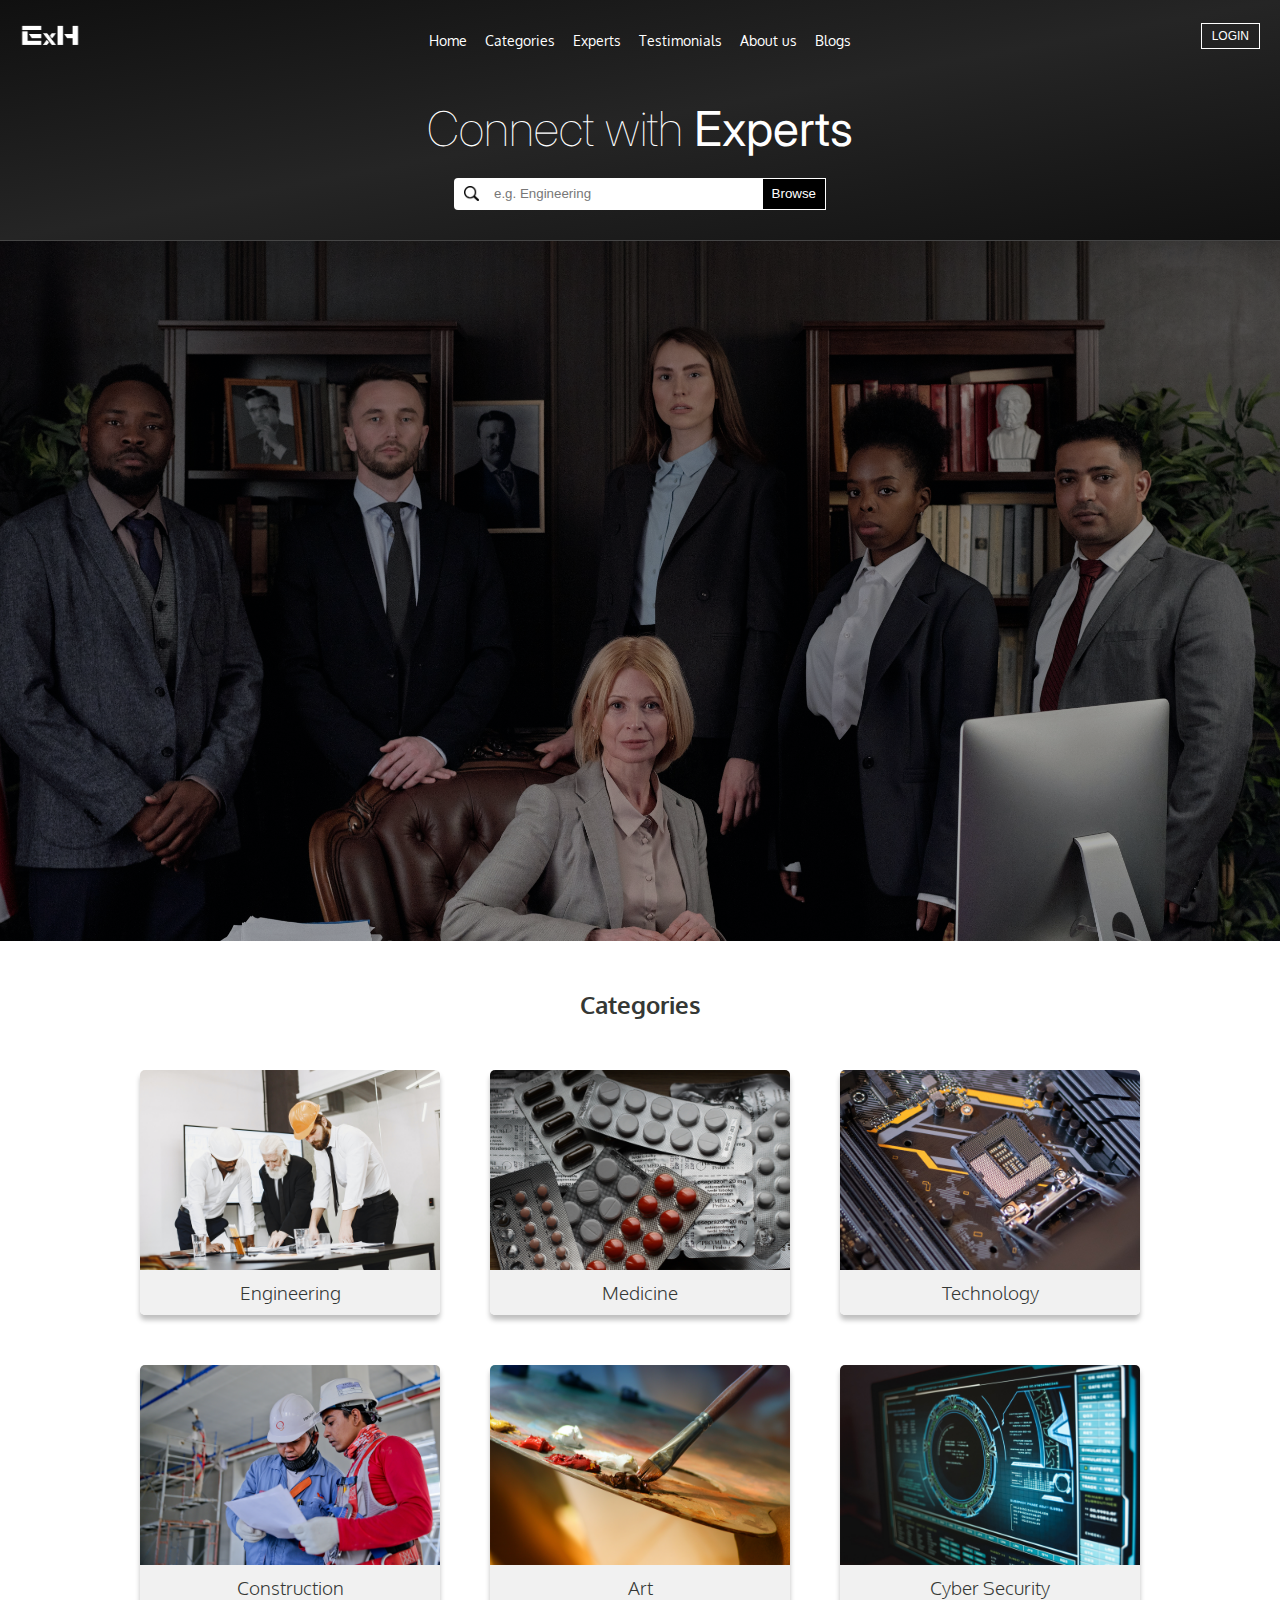
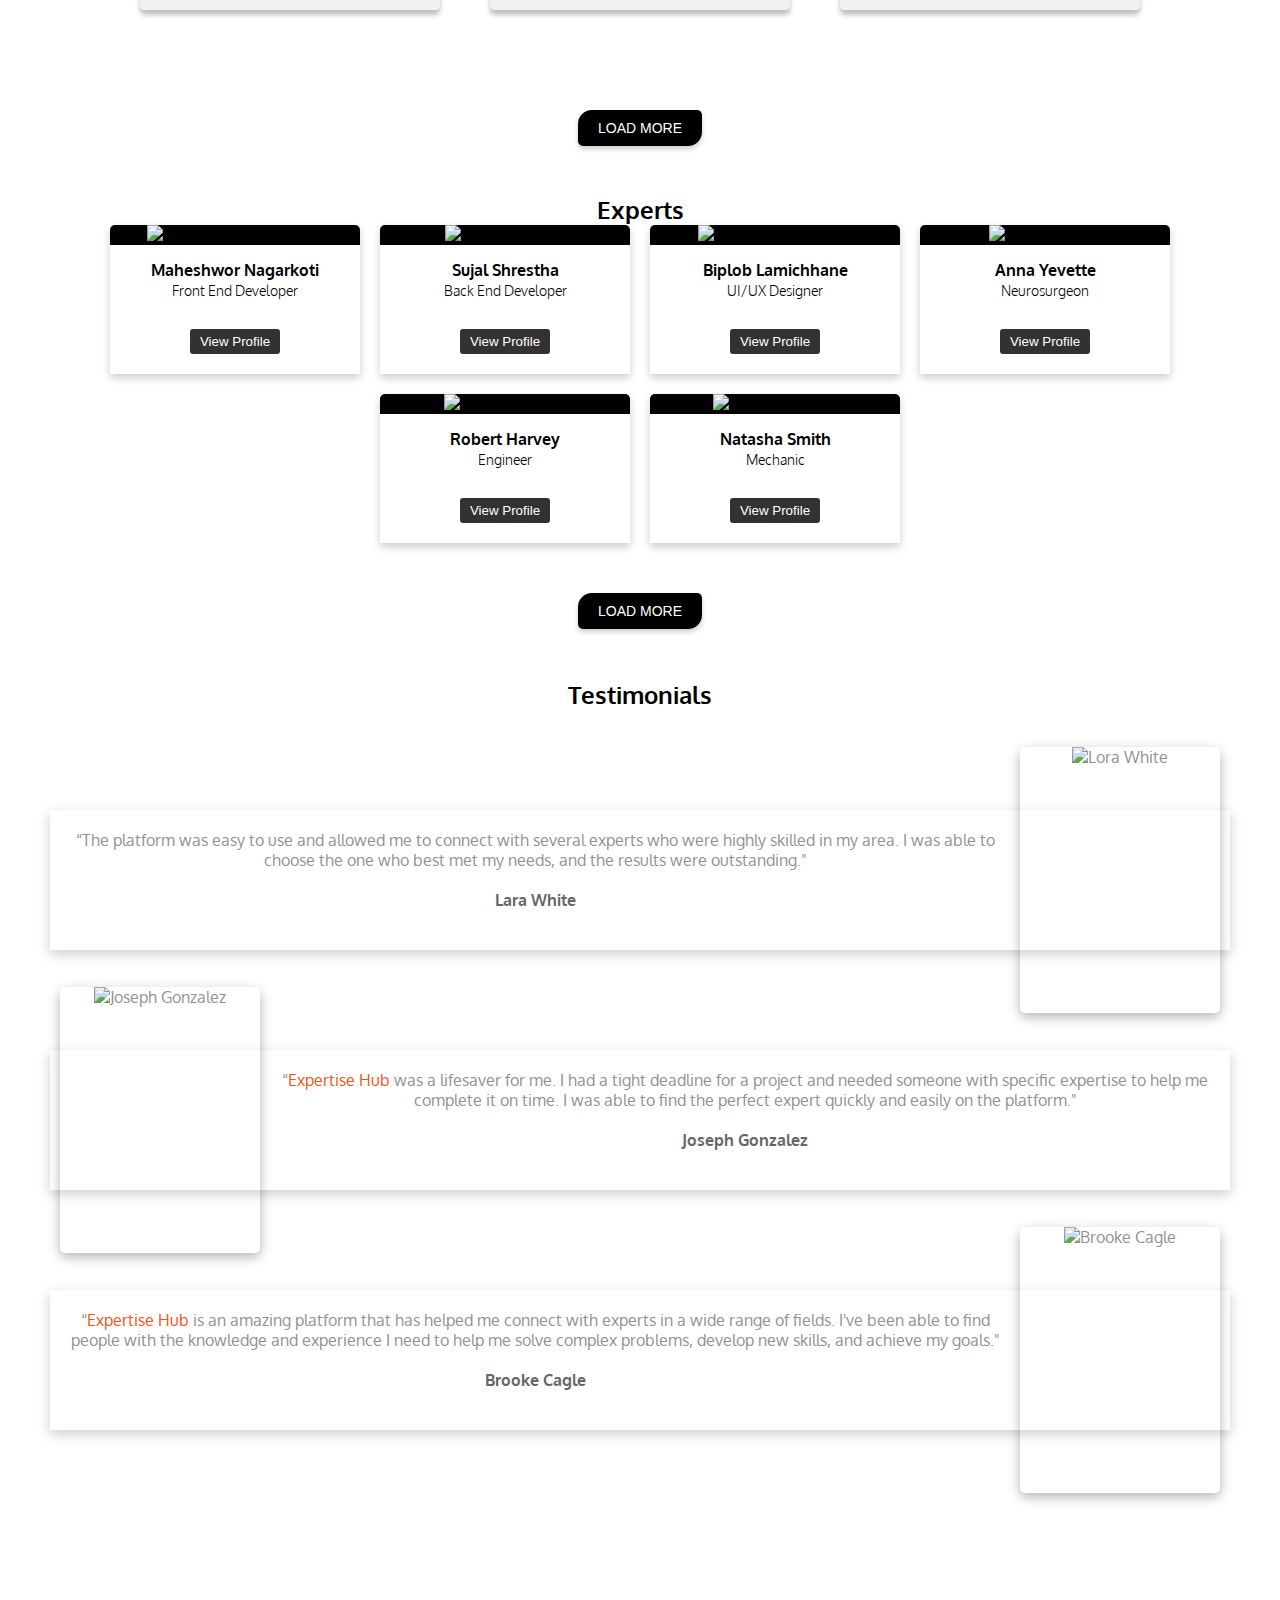
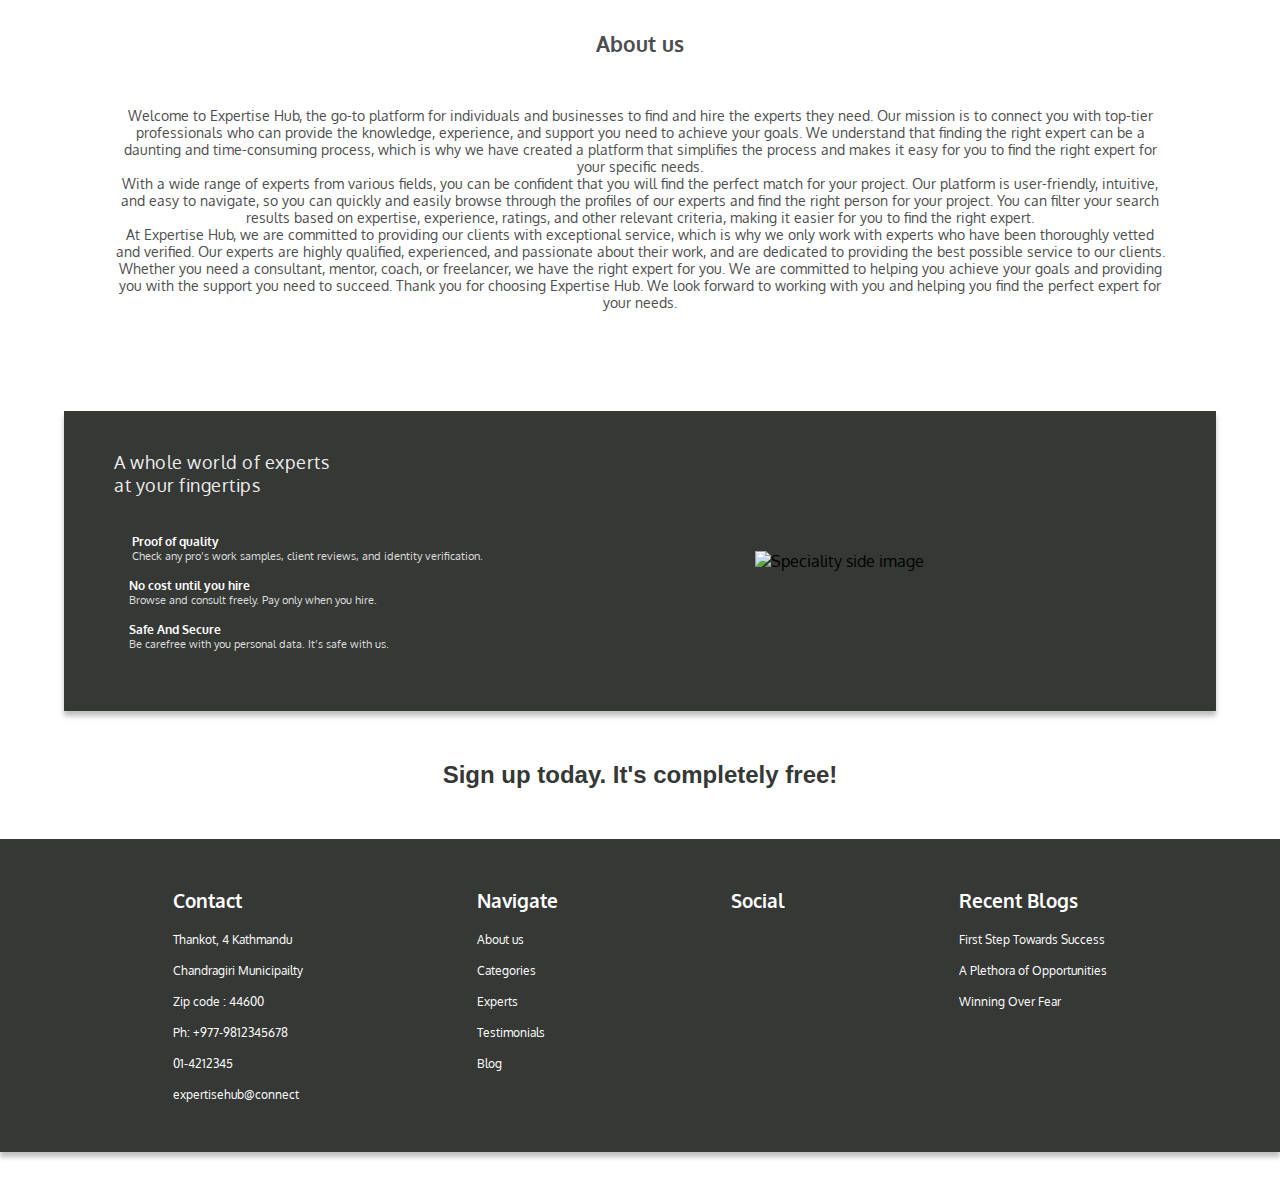
==== index.html @ 5f004db5 "Added search bar with effects" ====
<!DOCTYPE html>
<html lang="en">

<head>
  <meta charset="UTF-8" />
  <meta http-equiv="X-UA-Compatible" content="IE=edge" />
  <meta name="viewport" content="width=device-width, initial-scale=1.0" />
  <title>Expertise Hub</title>

  <!-- For using google fonts -->
  <link rel="preconnect" href="https://fonts.googleapis.com">
  <link rel="preconnect" href="https://fonts.gstatic.com" crossorigin>
  <link
    href="https://fonts.googleapis.com/css2?family=Assistant:wght@200&family=Inter:wght@100;200;300;400;500&family=Oxygen:wght@300;400&family=Poppins:wght@100;200;300;400;500&family=Roboto:wght@100;300;400&display=swap"
    rel="stylesheet">

  <!-- For using font awesome icons -->
  <link rel="stylesheet" href="https://cdnjs.cloudflare.com/ajax/libs/font-awesome/6.3.0/css/all.min.css"
    integrity="sha512-SzlrxWUlpfuzQ+pcUCosxcglQRNAq/DZjVsC0lE40xsADsfeQoEypE+enwcOiGjk/bSuGGKHEyjSoQ1zVisanQ=="
    crossorigin="anonymous" referrerpolicy="no-referrer" />

  <!-- Local style sheet -->
  <link rel="stylesheet" href="style.css" />

  <!-- local script file -->
  <script defer src="script.js"></script>
</head>

<body>
  <!-- Top Navigation -->
  <div class="topmost">
    <nav class="top-nav">
      <img src="Exhub_logo.png" alt="logo" class="main-logo">
      <div class="nav-links">
        <a href="#" class="nav-link">Home</a>
        <a href="#categories" class="nav-link">Categories</a>
        <a href="#experts" class="nav-link">Experts</a>
        <a href="#testimonials" class="nav-link">Testimonials</a>
        <a href="#about-us" class="nav-link">About&nbsp;us</a>
        <a href="#" class="nav-link">Blogs</a>
      </div>
      <div class="log-sign">
        <button type="button" class="button login">LOGIN</button>
        <!-- <button type="button" class="button signup">SIGN&nbsp;UP</button> -->
      </div>
    </nav>

    <h1 class="slogan">Connect with <span class="bold-text">Experts</span></h1>

    <form action="https://google.com/search" method="get" class="search-field">
      <img src="search-icon.png" alt="Search icon" class="search-icon">
      <input class="field" type="search" placeholder="e.g. Engineering" name="q" />
      <button type="button" class="submit-btn">Browse</button>
    </form>
  </div>

  <!-- Hero -->
  <div class="hero">
  </div>


  <!-- Categories -->

  <div class="categories" id="categories">
    <h2>Categories</h2>
    <div class="category-wrapper">
      <div class="category-container">
        <div class="cat-img-wrapper">
          <img src="/Images/engineering.jpg" alt="engineering" class="cat-img" />
        </div>
        <h3 class="category-name">Engineering</h3>
      </div>
      <div class="category-container">
        <div class="cat-img-wrapper">
          <img src="/Images/medicine.jpg" alt="medicine" class="cat-img" />
        </div>
        <h3 class="category-name">Medicine</h3>
      </div>
      <div class="category-container">
        <div class="cat-img-wrapper">
          <img src="/Images/technology.jpg" alt="technology" class="cat-img" />
        </div>
        <h3 class="category-name">Technology</h3>
      </div>
      <div class="category-container">
        <div class="cat-img-wrapper">
          <img src="/Images/construction.jpg" alt="construction" class="cat-img" />
        </div>
        <h3 class="category-name">Construction</h3>
      </div>
      <div class="category-container">
        <div class="cat-img-wrapper">
          <img src="/Images/art.jpg" alt="art" class="cat-img" />
        </div>
        <h3 class="category-name">Art</h3>
      </div>
      <div class="category-container">
        <div class="cat-img-wrapper">
          <img src="/Images/cyber-security.jpg" alt="cyber security" class="cat-img" />
        </div>
        <h3 class="category-name">Cyber Security</h3>
      </div>
    </div>
    <div class="btn">
      <button type="button" class="action-btn">LOAD MORE</button>
    </div>
  </div>

  <!-- Experts -->

  <div class="experts" id="experts">
    <h2>Experts</h2>
    <div class="cards">
      <div class="card-container">
        <div class="card-image">
          <img src="/Images/experts/mahesh.jpg" alt="Maheshwor Nagarkoti">
        </div>
        <div class="card-content">
          <h3 class="expert-name">Maheshwor Nagarkoti</h3>
          <h4 class="designation">Front End Developer</h3>
            <button type="button" class="card-btn">View Profile</button>
        </div>
      </div>
      <div class="card-container">
        <div class="card-image">
          <img src="/Images/experts/sujal.jpg" alt="Sujal Shrestha">
        </div>
        <div class="card-content">
          <h3 class="expert-name">Sujal Shrestha</h3>
          <h4 class="designation">Back End Developer</h3>
            <button type="button" class="card-btn">View Profile</button>
        </div>
      </div>
      <div class="card-container">
        <div class="card-image">
          <img src="/Images/experts/biplob.jpg" alt="Biplob Lamichhane">
        </div>
        <div class="card-content">
          <h3 class="expert-name">Biplob Lamichhane</h3>
          <h4 class="designation">UI/UX Designer</h3>
            <button type="button" class="card-btn">View Profile</button>
        </div>
      </div>
      <div class="card-container">
        <div class="card-image">
          <img src="/Images/experts/anna-yevette.jpg" alt="Anna yevette">
        </div>
        <div class="card-content">
          <h3 class="expert-name">Anna Yevette</h3>
          <h4 class="designation">Neurosurgeon</h3>
            <button type="button" class="card-btn">View Profile</button>
        </div>
      </div>
      <div class="card-container">
        <div class="card-image">
          <img src="/Images/experts/robert.jpg" alt="Robert Harvey">
        </div>
        <div class="card-content">
          <h3 class="expert-name">Robert Harvey</h3>
          <h4 class="designation">Engineer</h3>
            <button type="button" class="card-btn">View Profile</button>
        </div>
      </div>
      <div class="card-container">
        <div class="card-image">
          <img src="/Images/experts/natasha-smith.jpg" alt="Natasha Smith">
        </div>
        <div class="card-content">
          <h3 class="expert-name">Natasha Smith</h3>
          <h4 class="designation">Mechanic</h3>
            <button type="button" class="card-btn">View Profile</button>
        </div>
      </div>
    </div>
    <div class="btn">
      <button type="button" class="action-btn">LOAD MORE</button>
    </div>
  </div>

  <!-- Testimonials -->

  <div class="testimonials" id="testimonials">
    <h2>Testimonials</h2>
    <div class="testimonial">
      <div class="testimonial-quote">
        <blockquote class="quote">
          “The platform was easy to use and allowed me to connect with several
          experts who were highly skilled in my area. I was able to choose the one who best met my needs, and the
          results
          were outstanding."
        </blockquote>
        <h4>Lara White</h4>
        <div class="testimonial-image">
          <img src="/Images/testimonials/lora-white.jpg" alt="Lora White">
        </div>
      </div>
    </div>
    <div class="testimonial">
      <div class="testimonial-quote">
        <blockquote class="quote">
          “<span>Expertise Hub</span> was a lifesaver for me. I had a tight deadline for a project and needed someone
          with
          specific expertise to help me complete it on time. I was able to find the perfect expert quickly and easily
          on the platform."
        </blockquote>
        <h4>Joseph Gonzalez</h4>
        <div class="testimonial-image">
          <img src="/Images/testimonials/joseph-gonzalez.jpg" alt="Joseph Gonzalez">
        </div>
      </div>
    </div>
    <div class="testimonial">
      <div class="testimonial-quote">
        <blockquote class="quote">
          “<span>Expertise Hub</span> is an amazing platform that has helped me connect with experts in a wide range of
          fields. I've been able to find people with the knowledge and experience I need to help me solve complex
          problems, develop new skills, and achieve my goals."
        </blockquote>
        <h4>Brooke Cagle</h4>
        <div class="testimonial-image">
          <img src="/Images/testimonials/brooke-cagle.jpg" alt="Brooke Cagle">
        </div>
      </div>
    </div>
  </div>

  <!-- About us -->
  <div class="about-us" id="about-us">
    <h2>About us</h2>
    <p>
      Welcome to Expertise Hub, the go-to platform for individuals and
      businesses to find and hire the experts they need. Our mission is to
      connect you with top-tier professionals who can provide the knowledge,
      experience, and support you need to achieve your goals. We understand
      that finding the right expert can be a daunting and time-consuming
      process, which is why we have created a platform that simplifies the
      process and makes it easy for you to find the right expert for your
      specific needs.
    </p>
    <p>
      With a wide range of experts from various fields, you can be confident
      that you will find the perfect match for your project. Our platform is
      user-friendly, intuitive, and easy to navigate, so you can quickly and
      easily browse through the profiles of our experts and find the right
      person for your project. You can filter your search results based on
      expertise, experience, ratings, and other relevant criteria, making it
      easier for you to find the right expert.
    </p>
    <p>
      At Expertise Hub, we are committed to providing our clients with
      exceptional service, which is why we only work with experts who have
      been thoroughly vetted and verified. Our experts are highly qualified,
      experienced, and passionate about their work, and are dedicated to
      providing the best possible service to our clients. Whether you need a
      consultant, mentor, coach, or freelancer, we have the right expert for
      you. We are committed to helping you achieve your goals and providing
      you with the support you need to succeed. Thank you for choosing
      Expertise Hub. We look forward to working with you and helping you find
      the perfect expert for your needs.
    </p>
  </div>


  <!-- Specialities -->

  <div class="speciality">
    <div class="speciality-content">
      <h3>A whole world of experts<br />at your fingertips</h3>
      <div class="links">
        <div class="list">
          <div class="list-marker">
            <i class="fa-solid fa-award award"></i>
          </div>
          <div class="list-content">
            <h5>Proof of quality</h5>
            <p>
              Check any pro’s work samples, client reviews, and identity
              verification.
            </p>
          </div>
        </div>
        <div class="list">
          <div class="list-marker">
            <i class="fa-solid fa-money-bill-wave bill"></i>
          </div>
          <div class="list-content">
            <h5>No cost until you hire</h5>
            <p>Browse and consult freely. Pay only when you hire.</p>
          </div>
        </div>
        <div class="list">
          <div class="list-marker">
            <i class="fa-solid fa-shield shield"></i>
          </div>
          <div class="list-content">
            <h5>Safe And Secure</h5>
            <p>Be carefree with you personal data. It’s safe with us.</p>
          </div>
        </div>
      </div>
    </div>
    <div class="speciality-img">
      <img src="/Images/latop-girl.jpg" alt="Speciality side image" />
    </div>
  </div>

  <!-- Sign up today -->
  <div class="signup-today">
    <h2>Sign up today. It's completely free!</h2>
  </div>

  <!-- Footer -->

  <div class="footer">
    <div class="ft-contact">
      <h3>Contact</h3>
      <ul class="footer-links">
        <li>Thankot, 4 Kathmandu</li>
        <li>Chandragiri Municipailty</li>
        <li>Zip code : 44600</li>
        <li>Ph: +977-9812345678</li>
        <li> 01-4212345</li>
        <li><a href="mailto:expertisehub@connect">expertisehub@connect</a></li>
      </ul>
    </div>
    <div class="ft-menu">
      <h3>Navigate</h3>
      <ul class="footer-links">
        <li><a href="#about-us">About&nbsp;us</a></li>
        <li><a href="#categories">Categories</a></li>
        <li><a href="experts">Experts</a></li>
        <li><a href="testimonials">Testimonials</a></li>
        <li><a href="blog">Blog</a></li>
      </ul>
    </div>
    <div class="ft-social">
      <h3>Social</h3>
      <ul class="footer-links">
        <li><a href="#"><i class="fa-brands fa-facebook-f"></i></a></li>
        <li><a href="#"><i class="fa-brands fa-instagram"></i></a></li>
        <li><a href="#"><i class="fa-brands fa-twitter"></i></a></li>
        <li><a href="#"><i class="fa-brands fa-telegram"></i></a></li>
        <li><a href="#"><i class="fa-brands fa-linkedin-in"></i></a></li>
      </ul>
    </div>
    <div class="ft-recent-blogs">
      <h3>Recent Blogs</h3>
      <ul class="footer-links">
        <li><a href="#">First Step Towards Success</a></li>
        <li><a href="#">A Plethora of Opportunities</a></li>
        <li><a href="#">Winning Over Fear</a></li>
      </ul>
    </div>
  </div>
</body>

</html>
---- style.css ----
:root {
  scroll-behavior: smooth;
  --accent: #353835;
  --accent-light: #bdc09a;
  --accent-dark: #3e4334;
  --light-grey: #f1f1f1;
  --light-text: #777;
  --mild-text: #444;
  --white: #fff;
  --black: #000;
  --grey: #919191;
  --header: "Roboto", sans-serif;
  --border: 2px solid #ff69b4;
  --normal-shadow: 0 5px 5px rgba(0, 0, 0, 0.25);
  --scaled-shadow: 0 8px 15px rgba(0, 0, 0, 0.2);
  --normal: all 500ms ease;
}

@keyframes fade-in-top {
  from {
    transform: translateY(-100px);
    opacity: 0;
  }
  to {
    transform: translateY(0px);
    opacity: 1;
  }
}
*,
*::before,
*::after {
  box-sizing: border-box;
  margin: 0;
  padding: 0;
  text-decoration: none;
}

body {
  font-family: "oxygen", sans-serif;
}

.topmost {
  background: rgb(31, 31, 31);
  background-image: linear-gradient(to bottom right, rgb(16, 16, 16), rgb(37, 37, 37), rgb(16, 16, 16));
  padding: 20px 20px 30px;
  border-bottom: 1px inset rgb(70, 70, 70);
}
.main-logo {
  width: 60px;
  height: auto;
}

.top-nav {
  display: flex;
  /* padding: 20px 0; */
  width: 100%;
  justify-content: space-between;
  align-items: flex-end;
}

.nav-links {
  display: flex;
  justify-content: center;
  gap: 18px;
}
.nav-links a:link,
.nav-links a:visited {
  color: #fff;
  font-size: 14px;
  text-decoration: none;
  position: relative;
  transition: all 200ms ease;
  display: inline-block;
}

.nav-links a::after {
  content: "";
  height: 1px;
  width: 0;
  background: #fff;
  position: absolute;
  left: 0;
  bottom: -0.5px;
  border-radius: 3px;
  transition: width 300ms ease;
}
.nav-links a:hover::after {
  width: 100%;
}

.log-sign button {
  font-size: 12px;

  padding: 5px 10px;
  /* border-radius: 3px; */
  border-bottom-width: 3px;

  color: white;
  border: 1.5px solid white;
  background: transparent;

  cursor: pointer;
  transition: all 300ms ease;
}
.log-sign button:hover {
  color: black;
  background: white;
  border-color: transparent;
}
.log-sign button:active {
  transform: scale(0.96);
}

.slogan {
  margin: 50px 0 20px;
  color: white;
  text-align: center;
  font-family: 'Inter', sans-serif;
  font-size: 48px;
  font-weight: 100;
}
.bold-text {
  font-weight: 400;
}

.search-icon {
  height: auto;
  width: 15px;
  margin-inline: 10px;
  background: transparent;
}
.search-field {
  margin-inline: auto;
  width: 30%;
  height: 32px;
  display: flex;
  align-items: center;
  background: white;
  border-radius: 4px;
  transition: all 250ms ease;
}
.field:focus {
  border: none;
  outline: none;
  background: transparent;
}
.field {
  /* outline: 1px dashed #ff0000; */
  background: transparent;
  color: black;
  border: none;
  width: 100%;
  padding-inline: 5px;
}
.submit-btn {
  width: 70px;
  height: 100%;
  padding: 5px 10px;
  border: none;
  margin-left: auto;
  background: black;
  color: white;
  cursor: pointer;
  outline-offset: -1px;
  outline: 1px solid white;
  transition: all 300ms ease;
}
.submit-btn:hover {
  background: rgb(56, 56, 56);
}

/* Hero section starts here */




.hero {
  min-height: 700px;
  padding: 0 20px;
  background: linear-gradient(rgba(0, 0, 0, 0.5), rgba(0, 0, 0, 0.3)),
    url("/Images/hero-image.jpg");

  background-size: cover;
  background-position: center;
  width: 100%;

  display: flex;
  flex-direction: column;
  justify-content: space-between;
}


@media (max-width: 720px) {
  .top-nav {
    flex-direction: column;
    justify-content: center;
    gap: 20px;

    align-items: center;
  }

  .nav-links {
    justify-content: center;
    align-items: center;
    gap: 10px;
    width: 100%;
  }
}
@media (max-width: 460px) {
  .nav-links {
    flex-direction: column;
  }

  .log-sign {
    flex-direction: column;
  }
}

.taglines {
  color: white;
  font-size: 2rem;

  margin-bottom: 65px;
  font-family: "oxygen", sans-serif;
  font-weight: 300;
}
.highlighter {
  color: #3cb371;
  font-size: 4.5rem;
}

.categories {
  display: flex;
  padding: 3em;
  flex-direction: column;
  align-items: center;
  color: var(--accent);
}
.category-wrapper {
  padding: 50px;
  display: grid;
  grid-template-columns: repeat(3, 1fr);
  place-items: center;
  gap: 50px;
}
.category-container {
  border-radius: 5px;
  overflow: hidden;
  cursor: pointer;
  box-shadow: var(--normal-shadow);
  transition: var(--normal);
}
.category-container:hover {
  transform: scale(1.03);
  box-shadow: var(--scaled-shadow);
}
.cat-img-wrapper {
  width: 300px;
  height: 200px;

  overflow: hidden;
}

.cat-img-wrapper img {
  width: 100%;
  height: 100%;
  object-fit: cover;
}

.category-name {
  background: var(--light-grey);
  text-align: center;
  font-weight: 100;
  padding: 11px 0;
}

.action-btn {
  font-size: 14px;
  border: none;
  padding: 10px 20px;
  border-radius: inherit;
  background-color: #000000;

  color: white;
  cursor: pointer;
  transition: all 300ms ease;
}
.btn {
  margin-top: 50px;
  border-radius: 14px 5px;
  box-shadow: 0 3px 5px rgba(0, 0, 0, 0.2);
}
.btn:hover .action-btn {
  box-shadow: 0 5px 10px rgba(0, 0, 0, 0.1);
  background-color: #ffffff;
  color: #000000;
}
@media (max-width: 1070px) {
  .category-wrapper {
    grid-template-columns: 1fr 1fr;
  }
}
@media (max-width: 768px) {
  .category-wrapper {
    grid-template-columns: 1fr;
  }
}

.experts {
  display: flex;
  flex-direction: column;
  align-items: center;
}

.cards {
  display: flex;

  flex-wrap: wrap;
  justify-content: center;
  gap: 20px;
}
.card-container {
  width: 250px;

  border-radius: 5px 5px 0 0;
  overflow: hidden;
  background: #000;

  display: flex;
  flex-direction: column;
  align-items: center;
  box-shadow: 0 4px 8px rgba(0, 0, 0, 0.2);
  transition: all 1s ease;
}
.card-container:hover,
.card-container:focus {
  transform: rotateY(180deg);
  box-shadow: var(--scaled-shadow);
}
.card-image {
  object-fit: cover;

  overflow: hidden;
}
.card-image img {
  width: 100%;
  border-radius: inherit;
  height: 100%;
}
.card-content {
  padding: 10px;
  width: 100%;

  background: rgb(255, 255, 255);
  display: flex;
  flex-direction: column;
  align-items: center;
}
.card-content .expert-name {
  color: rgb(0, 0, 0);
  font-size: 16px;
  margin: 5px 0 2px;
}
.card-content .designation {
  color: rgb(0, 0, 0);
  font-size: 14px;
  font-weight: 100;
  margin-bottom: 30px;
}
.card-content .card-btn {
  padding: 5px 10px;
  margin-bottom: 10px;
  border: none;
  background: #000000;
  color: white;
  border-radius: 3px;
  cursor: pointer;
  opacity: 0.8;
  transition: all 300ms ease;
}
.card-btn:hover {
  background: var(--accent-dark);
  opacity: 1;
}

@media (max-width: 1070px) {
  .cards {
    grid-template-columns: 1fr 1fr;
  }
}
@media (max-width: 768px) {
  .cards {
    grid-template-columns: 1fr;
  }
}

.testimonials {
  padding: 50px;
}
.testimonials h2 {
  text-align: center;
}
.testimonials span {
  color: rgb(248, 84, 19);
}
.testimonial {
  margin: 100px 0;
  display: flex;
  align-items: center;
}
.testimonial-quote {
  background: #fff;
  text-align: center;
  width: 100%;
  min-width: 400px;
  display: flex;
  flex-direction: column;
  align-items: center;
  padding: 20px 230px 20px 20px;
  box-shadow: 0 4px 12px rgba(0, 0, 0, 0.2);
  position: relative;
  color: var(--grey);
}
.testimonial-quote h4 {
  margin: 20px 0;
  color: #666;
}

.testimonial-image {
  position: absolute;
  top: 50%;
  transform: translateY(-50%);
  right: 10px;
  border-radius: 5px;
  width: 200px;
  height: 266px;
  overflow: hidden;
  box-shadow: 0 4px 12px rgba(0, 0, 0, 0.3);
}
.testimonial:nth-child(odd) .testimonial-quote {
  padding: 20px 20px 20px 230px;
}
.testimonial:nth-child(odd) .testimonial-image {
  left: 10px;
}

.testimonial-image img {
  width: 100%;
  height: auto;
  object-fit: cover;
}

.about-us {
  width: 90%;
  margin-inline: auto;
  background-color: white;

  text-align: center;
  color: #4e4e4e;
  padding: 50px;
  font-size: 14px;
}
.about-us h2 {
  margin-bottom: 50px;
}

.speciality {
  max-width: 90%;
  min-height: 300px;
  margin: 50px auto 0;
  display: flex;
  background-color: #353835;

  justify-content: space-between;
  box-shadow: var(--normal-shadow);
}

.speciality-content {
  padding: 40px 50px;
  color: white;
}
.list-marker .award {
  margin-right: 3px;
  font-size: 20px;
}

.links {
  margin-top: 10%;
  display: flex;
  flex-direction: column;
  justify-content: space-around;
}
.speciality-content h3 {
  font-size: 18px;
  letter-spacing: 0.5px;
  font-weight: normal;
  color: #eee;
  line-height: 1.3;
}

.speciality-img {
  display: flex;
  max-height: 100%;
  justify-content: center;
  align-items: center;
  width: 40%;
  overflow: hidden;
}
@media (min-width: 800px) {
  .speciality {
    height: 300px;
  }
}

@media (max-width: 600px) {
  .speciality-img {
    display: none;
  }
  .speciality {
    background-color: none;
    background: #353835;
    align-items: center;
  }
}

.speciality-img img {
  width: 100%;

  object-fit: cover;
}
.lists {
  margin: 0;
  padding: 10px;
}
.list {
  display: flex;
  align-items: flex-start;
  justify-content: flex-start;
  gap: 15px;
  margin-bottom: 15px;
}
.list-marker i {
  display: inline;
}
.list h5 {
  font-size: 12px;
  margin: 0;
}
.list p {
  font-size: 11px;
  margin: 0;
  color: #ddd;
}

.signup-today {
  padding: 50px 0;
  margin-inline: auto;
  text-align: center;
  color: #353835;
  font-family: Arial, Helvetica, sans-serif;
  font-weight: lighter;
}

.footer {
  overflow: hidden;

  background-color: #353835;

  color: white;
  margin: 0 auto 50px;
  padding: 50px 0;
  display: flex;
  justify-content: space-evenly;
  box-shadow: var(--normal-shadow);
}
ul {
  list-style-type: none;
}
.footer div h3 {
  margin-bottom: 20px;
}
.footer-links {
  display: flex;
  flex-direction: column;
  gap: 1rem;
}
.footer-links li,
.footer-links li a:link,
.footer-links li a:visited {
  font-size: 12px;
  color: white;
}

div:not(.ft-social) .footer-links li a {
  position: relative;
}

div:not(.ft-social) .footer-links li a::after {
  content: "";
  width: 0;
  height: 1.2px;
  background: #ffffff;
  position: absolute;
  left: 0;
  bottom: 0;
  transition: width 300ms ease;
}

div :not(.ft-social) .footer-links li:hover a::after {
  width: 100%;
  color: #ffffff;
}

.ft-social .footer-links li a:hover,
.ft-social .footer-links li a:focus {
  color: #aaa;
}

.newsletter .subscribe {
  padding: 5px 10px;
  height: 100%;
  background: #ddd;
  color: var(--mild-text);
  border: none;
  outline: none;
  cursor: pointer;
}
::placeholder {
  color: var(--light-text);
}
@media (max-width: 786px) {
  .footer {
    flex-wrap: wrap;

    padding-left: 20px;
  }
  .footer div h3 {
    margin: 20px 0 10px;
  }
}
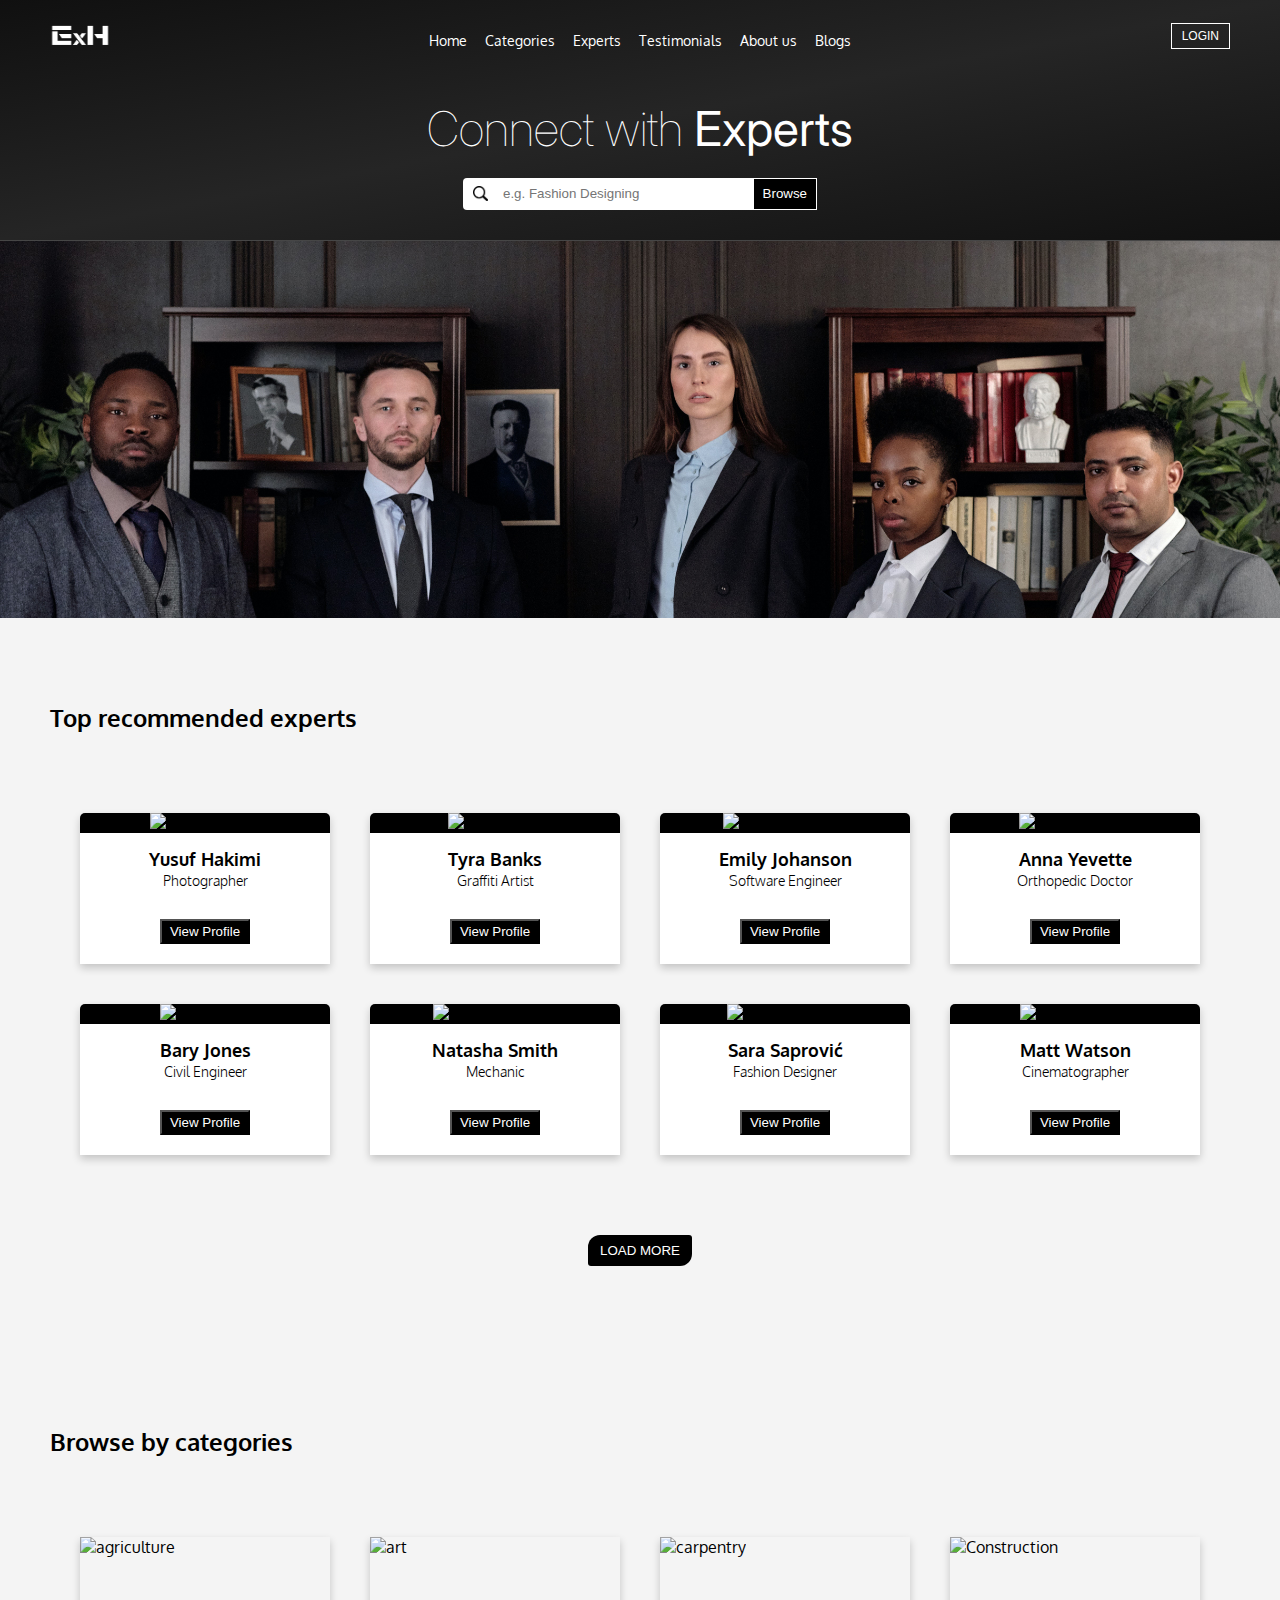
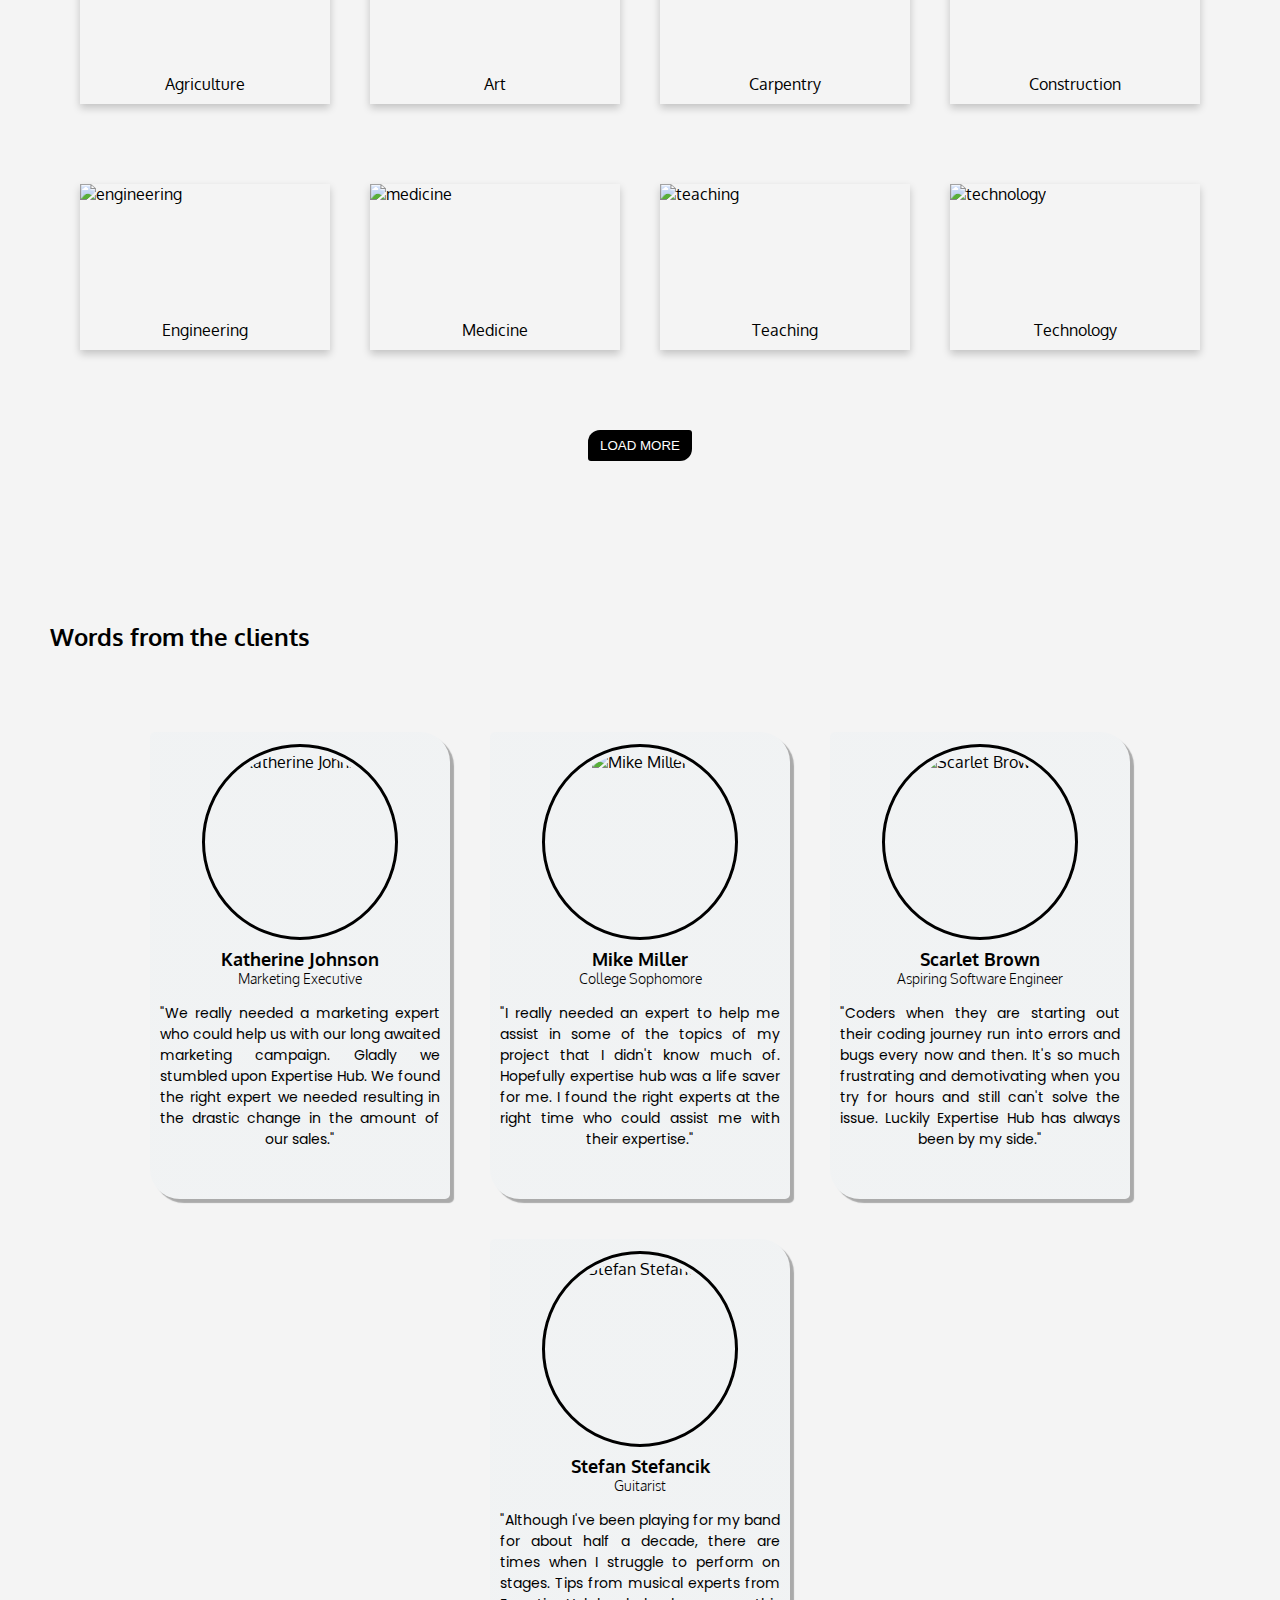
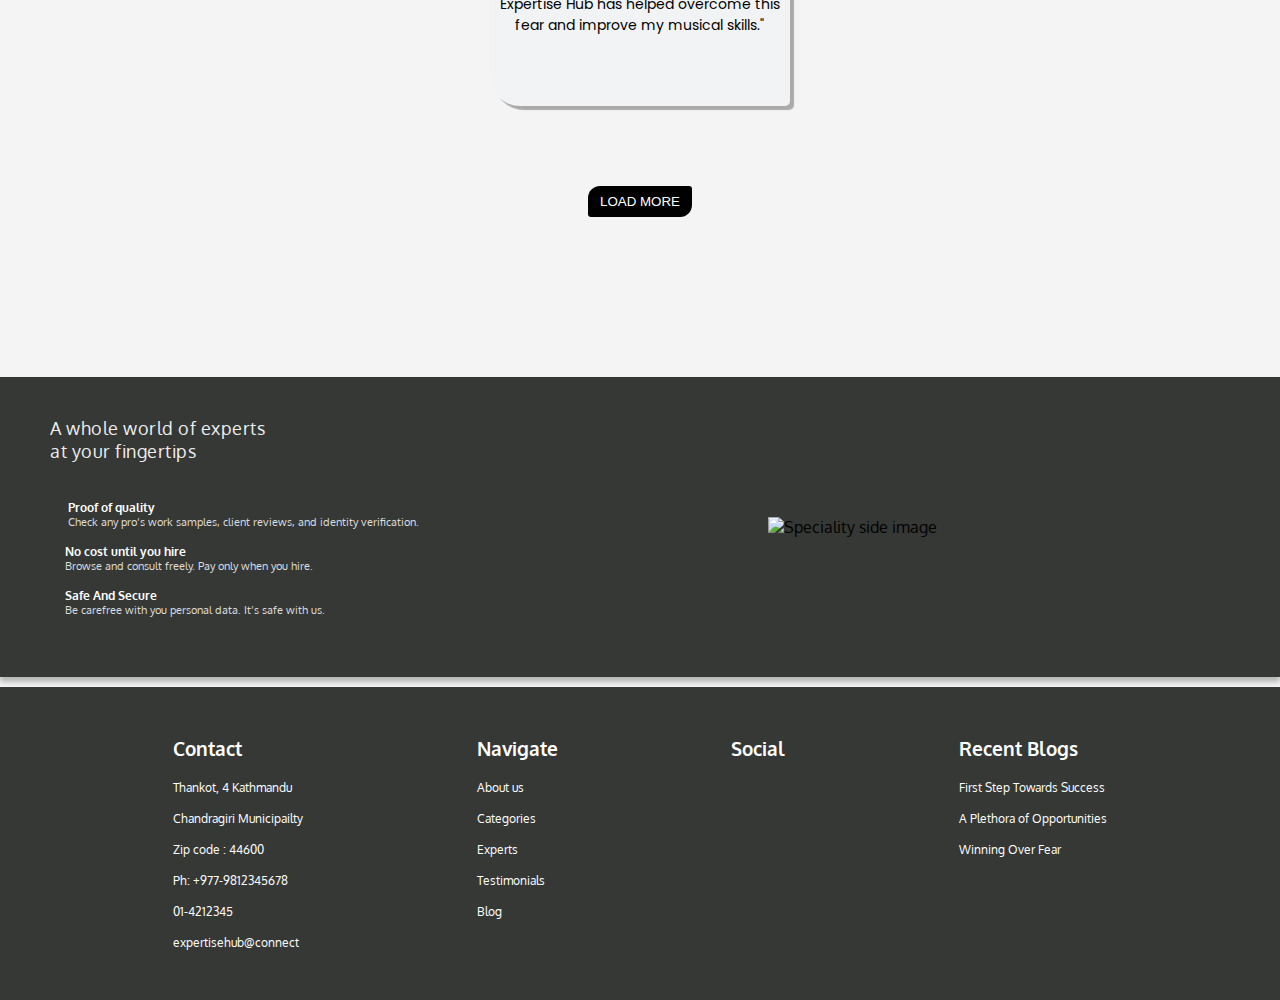
==== commit 1d0be33f: "redesigned categories experts and testimonials" ====
--- a/index.html
+++ b/index.html
@@ -6,6 +6,7 @@
   <meta http-equiv="X-UA-Compatible" content="IE=edge" />
   <meta name="viewport" content="width=device-width, initial-scale=1.0" />
   <title>Expertise Hub</title>
+
 
   <!-- For using google fonts -->
   <link rel="preconnect" href="https://fonts.googleapis.com">
@@ -14,21 +15,33 @@
     href="https://fonts.googleapis.com/css2?family=Assistant:wght@200&family=Inter:wght@100;200;300;400;500&family=Oxygen:wght@300;400&family=Poppins:wght@100;200;300;400;500&family=Roboto:wght@100;300;400&display=swap"
     rel="stylesheet">
 
+
   <!-- For using font awesome icons -->
   <link rel="stylesheet" href="https://cdnjs.cloudflare.com/ajax/libs/font-awesome/6.3.0/css/all.min.css"
     integrity="sha512-SzlrxWUlpfuzQ+pcUCosxcglQRNAq/DZjVsC0lE40xsADsfeQoEypE+enwcOiGjk/bSuGGKHEyjSoQ1zVisanQ=="
     crossorigin="anonymous" referrerpolicy="no-referrer" />
 
+
   <!-- Local style sheet -->
   <link rel="stylesheet" href="style.css" />
+
 
   <!-- local script file -->
   <script defer src="script.js"></script>
 </head>
 
+
+
 <body>
+
+
+
+
+
   <!-- Top Navigation -->
+
   <div class="topmost">
+
     <nav class="top-nav">
       <img src="Exhub_logo.png" alt="logo" class="main-logo">
       <div class="nav-links">
@@ -36,12 +49,11 @@
         <a href="#categories" class="nav-link">Categories</a>
         <a href="#experts" class="nav-link">Experts</a>
         <a href="#testimonials" class="nav-link">Testimonials</a>
-        <a href="#about-us" class="nav-link">About&nbsp;us</a>
-        <a href="#" class="nav-link">Blogs</a>
+        <a href="/aboutUs.html" class="nav-link">About&nbsp;us</a>
+        <a href="/blogs.html" class="nav-link">Blogs</a>
       </div>
       <div class="log-sign">
         <button type="button" class="button login">LOGIN</button>
-        <!-- <button type="button" class="button signup">SIGN&nbsp;UP</button> -->
       </div>
     </nav>
 
@@ -49,95 +61,60 @@
 
     <form action="https://google.com/search" method="get" class="search-field">
       <img src="search-icon.png" alt="Search icon" class="search-icon">
-      <input class="field" type="search" placeholder="e.g. Engineering" name="q" />
-      <button type="button" class="submit-btn">Browse</button>
+      <input class="field" type="search" placeholder="e.g. Fashion Designing" name="q" />
+      <button type="submit" class="submit-btn">Browse</button>
     </form>
-  </div>
-
-  <!-- Hero -->
+
+  </div>
+
+
+
+
+
+
+  <!-- Hero  image-->
+
   <div class="hero">
-  </div>
-
-
-  <!-- Categories -->
-
-  <div class="categories" id="categories">
-    <h2>Categories</h2>
-    <div class="category-wrapper">
-      <div class="category-container">
-        <div class="cat-img-wrapper">
-          <img src="/Images/engineering.jpg" alt="engineering" class="cat-img" />
-        </div>
-        <h3 class="category-name">Engineering</h3>
-      </div>
-      <div class="category-container">
-        <div class="cat-img-wrapper">
-          <img src="/Images/medicine.jpg" alt="medicine" class="cat-img" />
-        </div>
-        <h3 class="category-name">Medicine</h3>
-      </div>
-      <div class="category-container">
-        <div class="cat-img-wrapper">
-          <img src="/Images/technology.jpg" alt="technology" class="cat-img" />
-        </div>
-        <h3 class="category-name">Technology</h3>
-      </div>
-      <div class="category-container">
-        <div class="cat-img-wrapper">
-          <img src="/Images/construction.jpg" alt="construction" class="cat-img" />
-        </div>
-        <h3 class="category-name">Construction</h3>
-      </div>
-      <div class="category-container">
-        <div class="cat-img-wrapper">
-          <img src="/Images/art.jpg" alt="art" class="cat-img" />
-        </div>
-        <h3 class="category-name">Art</h3>
-      </div>
-      <div class="category-container">
-        <div class="cat-img-wrapper">
-          <img src="/Images/cyber-security.jpg" alt="cyber security" class="cat-img" />
-        </div>
-        <h3 class="category-name">Cyber Security</h3>
-      </div>
-    </div>
-    <div class="btn">
-      <button type="button" class="action-btn">LOAD MORE</button>
-    </div>
-  </div>
+    <img src="/Images/hero-image.jpg" alt="Hero image" class="hero-image">
+  </div>
+
+
+
+
+
 
   <!-- Experts -->
 
-  <div class="experts" id="experts">
-    <h2>Experts</h2>
+  <div id="experts" class="experts parent-div">
+    <h2 class="section-header">Top recommended experts</h2>
     <div class="cards">
       <div class="card-container">
         <div class="card-image">
-          <img src="/Images/experts/mahesh.jpg" alt="Maheshwor Nagarkoti">
-        </div>
-        <div class="card-content">
-          <h3 class="expert-name">Maheshwor Nagarkoti</h3>
-          <h4 class="designation">Front End Developer</h3>
-            <button type="button" class="card-btn">View Profile</button>
-        </div>
-      </div>
-      <div class="card-container">
-        <div class="card-image">
-          <img src="/Images/experts/sujal.jpg" alt="Sujal Shrestha">
-        </div>
-        <div class="card-content">
-          <h3 class="expert-name">Sujal Shrestha</h3>
-          <h4 class="designation">Back End Developer</h3>
-            <button type="button" class="card-btn">View Profile</button>
-        </div>
-      </div>
-      <div class="card-container">
-        <div class="card-image">
-          <img src="/Images/experts/biplob.jpg" alt="Biplob Lamichhane">
-        </div>
-        <div class="card-content">
-          <h3 class="expert-name">Biplob Lamichhane</h3>
-          <h4 class="designation">UI/UX Designer</h3>
+          <img src="/Images/experts/yusuf_hakimi.jpg" alt="Yusuf Hakimi">
+        </div>
+        <div class="card-content">
+          <h3 class="expert-name">Yusuf Hakimi</h3>
+          <h4 class="designation">Photographer</h3>
+            <button type="button" class="card-btn">View Profile</button>
+        </div>
+      </div>
+      <div class="card-container">
+        <div class="card-image">
+          <img src="/Images/experts/tyra_banks.jpg" alt="Tyra Banks">
+        </div>
+        <div class="card-content">
+          <h3 class="expert-name">Tyra Banks</h3>
+          <h4 class="designation">Graffiti Artist</h3>
+            <button type="button" class="card-btn">View Profile</button>
+        </div>
+      </div>
+      <div class="card-container">
+        <div class="card-image">
+          <img src="/Images/experts/emily_johanson.jpg" alt="Emily Johanson">
+        </div>
+        <div class="card-content">
+          <h3 class="expert-name">Emily Johanson</h3>
+          <h4 class="designation">Software Engineer</h3>
             <button type="button" class="card-btn">View Profile</button>
         </div>
       </div>
@@ -147,17 +124,18 @@
         </div>
         <div class="card-content">
           <h3 class="expert-name">Anna Yevette</h3>
-          <h4 class="designation">Neurosurgeon</h3>
-            <button type="button" class="card-btn">View Profile</button>
-        </div>
-      </div>
-      <div class="card-container">
-        <div class="card-image">
-          <img src="/Images/experts/robert.jpg" alt="Robert Harvey">
-        </div>
-        <div class="card-content">
-          <h3 class="expert-name">Robert Harvey</h3>
-          <h4 class="designation">Engineer</h3>
+          <h4 class="designation">Orthopedic Doctor</h3>
+            <button type="button" class="card-btn">View Profile</button>
+        </div>
+      </div>
+      <div class="card-container">
+        <div class="card-image">
+          <img src="/Images/experts/bary_jones.jpg" alt="Bary Jones">
+        </div>
+        <div class="card-content">
+          <h3 class="expert-name">Bary Jones
+          </h3>
+          <h4 class="designation">Civil Engineer</h3>
             <button type="button" class="card-btn">View Profile</button>
         </div>
       </div>
@@ -171,99 +149,194 @@
             <button type="button" class="card-btn">View Profile</button>
         </div>
       </div>
-    </div>
-    <div class="btn">
-      <button type="button" class="action-btn">LOAD MORE</button>
-    </div>
-  </div>
+      <div class="card-container">
+        <div class="card-image">
+          <img src="/Images/experts/sara_saprovic.jpg" alt="Sara Saprović">
+        </div>
+        <div class="card-content">
+          <h3 class="expert-name">Sara Saprović</h3>
+          <h4 class="designation">Fashion Designer</h3>
+            <button type="button" class="card-btn">View Profile</button>
+        </div>
+      </div>
+      <div class="card-container">
+        <div class="card-image">
+          <img src="/Images/experts/matt_watson.jpg" alt="Matt Watson">
+        </div>
+        <div class="card-content">
+          <h3 class="expert-name">Matt Watson</h3>
+          <h4 class="designation">Cinematographer</h3>
+            <button type="button" class="card-btn">View Profile</button>
+        </div>
+      </div>
+    </div>
+    <button type="button" class="cta-btn">LOAD MORE</button>
+  </div>
+
+
+
+
+
+
+
+  <!-- Categories -->
+  <div id="categories" class="parent-div">
+    <h2 class="section-header">Browse by categories</h2>
+    <div class="categories">
+      <div class="categories-container">
+        <div class="category-image">
+          <img src="/Images/categories/agriculture.jpg" alt="agriculture">
+        </div>
+        <div class="category-text">
+          <p>Agriculture</p>
+        </div>
+      </div>
+      <div class="categories-container">
+        <div class="category-image">
+          <img src="/Images/categories/art.jpg" alt="art">
+        </div>
+        <div class="category-text">
+          <p>Art</p>
+        </div>
+      </div>
+      <div class="categories-container">
+        <div class="category-image">
+          <img src="/Images/categories/carpentry.jpg" alt="carpentry">
+        </div>
+        <div class="category-text">
+          <p>Carpentry</p>
+        </div>
+      </div>
+      <div class="categories-container">
+        <div class="category-image">
+          <img src="/Images/categories/construction.jpg" alt="Construction">
+        </div>
+        <div class="category-text">
+          <p>Construction</p>
+        </div>
+      </div>
+      <div class="categories-container">
+        <div class="category-image">
+          <img src="/Images/categories/engineering.jpg" alt="engineering">
+        </div>
+        <div class="category-text">
+          <p>Engineering</p>
+        </div>
+      </div>
+      <div class="categories-container">
+        <div class="category-image">
+          <img src="/Images/categories/medicine.jpg" alt="medicine">
+        </div>
+        <div class="category-text">
+          <p>Medicine</p>
+        </div>
+      </div>
+      <div class="categories-container">
+        <div class="category-image">
+          <img src="/Images/categories/teaching.jpg" alt="teaching">
+        </div>
+        <div class="category-text">
+          <p>Teaching</p>
+        </div>
+      </div>
+      <div class="categories-container">
+        <div class="category-image">
+          <img src="/Images/categories/technology.jpg" alt="technology">
+        </div>
+        <div class="category-text">
+          <p>Technology</p>
+        </div>
+      </div>
+    </div>
+    <button type="button" class="cta-btn">LOAD MORE</button>
+  </div>
+
+
+
+
+
+
 
   <!-- Testimonials -->
 
-  <div class="testimonials" id="testimonials">
-    <h2>Testimonials</h2>
-    <div class="testimonial">
-      <div class="testimonial-quote">
+  <div id="testimonials" class="parent-div">
+    <h2 class="section-header">Words from the clients
+    </h2>
+    <div class="testimonials">
+      <div class="testimonial-container">
+        <div class="testimonial-image">
+          <img src="/Images/testimonials/katherine_johnson.jpg" alt="Katherine Johnson">
+        </div>
+        <div class="title">
+          <h2>Katherine Johnson</h2>
+          <p>Marketing Executive
+          <p>
+        </div>
         <blockquote class="quote">
-          “The platform was easy to use and allowed me to connect with several
-          experts who were highly skilled in my area. I was able to choose the one who best met my needs, and the
-          results
-          were outstanding."
+          "We really needed a marketing expert who could help us with our long awaited marketing campaign. Gladly we
+          stumbled upon Expertise Hub. We found the right expert we needed resulting in the drastic change in the amount
+          of our
+          sales."
         </blockquote>
-        <h4>Lara White</h4>
+      </div>
+      <div class="testimonial-container">
         <div class="testimonial-image">
-          <img src="/Images/testimonials/lora-white.jpg" alt="Lora White">
-        </div>
-      </div>
-    </div>
-    <div class="testimonial">
-      <div class="testimonial-quote">
+          <img src="/Images/testimonials/mike_miller.jpg" alt="Mike Miller">
+        </div>
+        <div class="title">
+          <h2>Mike Miller</h2>
+          <p>College Sophomore
+          <p>
+        </div>
         <blockquote class="quote">
-          “<span>Expertise Hub</span> was a lifesaver for me. I had a tight deadline for a project and needed someone
-          with
-          specific expertise to help me complete it on time. I was able to find the perfect expert quickly and easily
-          on the platform."
+          "I really needed an expert to help me assist in some of the topics of my project that I didn't know much of.
+          Hopefully expertise hub was a life saver for me. I found the right experts at the right time who could assist
+          me
+          with their expertise."
         </blockquote>
-        <h4>Joseph Gonzalez</h4>
+      </div>
+      <div class="testimonial-container">
         <div class="testimonial-image">
-          <img src="/Images/testimonials/joseph-gonzalez.jpg" alt="Joseph Gonzalez">
-        </div>
-      </div>
-    </div>
-    <div class="testimonial">
-      <div class="testimonial-quote">
+          <img src="/Images/testimonials/scarlet_brown.jpg" alt="Scarlet Brown">
+        </div>
+        <div class="title">
+          <h2>Scarlet Brown</h2>
+          <p>Aspiring Software Engineer
+          <p>
+        </div>
         <blockquote class="quote">
-          “<span>Expertise Hub</span> is an amazing platform that has helped me connect with experts in a wide range of
-          fields. I've been able to find people with the knowledge and experience I need to help me solve complex
-          problems, develop new skills, and achieve my goals."
+          "Coders when they are starting out their coding journey run into errors and bugs every now and then. It's so
+          much frustrating and demotivating when you try for hours and still can't solve the issue. Luckily Expertise
+          Hub
+          has always been by my side."
         </blockquote>
-        <h4>Brooke Cagle</h4>
+      </div>
+      <div class="testimonial-container">
         <div class="testimonial-image">
-          <img src="/Images/testimonials/brooke-cagle.jpg" alt="Brooke Cagle">
-        </div>
-      </div>
-    </div>
-  </div>
-
-  <!-- About us -->
-  <div class="about-us" id="about-us">
-    <h2>About us</h2>
-    <p>
-      Welcome to Expertise Hub, the go-to platform for individuals and
-      businesses to find and hire the experts they need. Our mission is to
-      connect you with top-tier professionals who can provide the knowledge,
-      experience, and support you need to achieve your goals. We understand
-      that finding the right expert can be a daunting and time-consuming
-      process, which is why we have created a platform that simplifies the
-      process and makes it easy for you to find the right expert for your
-      specific needs.
-    </p>
-    <p>
-      With a wide range of experts from various fields, you can be confident
-      that you will find the perfect match for your project. Our platform is
-      user-friendly, intuitive, and easy to navigate, so you can quickly and
-      easily browse through the profiles of our experts and find the right
-      person for your project. You can filter your search results based on
-      expertise, experience, ratings, and other relevant criteria, making it
-      easier for you to find the right expert.
-    </p>
-    <p>
-      At Expertise Hub, we are committed to providing our clients with
-      exceptional service, which is why we only work with experts who have
-      been thoroughly vetted and verified. Our experts are highly qualified,
-      experienced, and passionate about their work, and are dedicated to
-      providing the best possible service to our clients. Whether you need a
-      consultant, mentor, coach, or freelancer, we have the right expert for
-      you. We are committed to helping you achieve your goals and providing
-      you with the support you need to succeed. Thank you for choosing
-      Expertise Hub. We look forward to working with you and helping you find
-      the perfect expert for your needs.
-    </p>
-  </div>
-
+          <img src="/Images/testimonials/stefan_stefancik.jpg" alt="Stefan Stefancik">
+        </div>
+        <div class="title">
+          <h2>Stefan Stefancik</h2>
+          <p>Guitarist
+          <p>
+        </div>
+        <blockquote class="quote">
+          "Although I've been playing for my band for about half a decade, there are times when I struggle to perform on
+          stages. Tips from musical experts from Expertise Hub has helped
+          overcome this fear and improve my
+          musical skills."
+        </blockquote>
+      </div>
+    </div>
+    <button type="button" class="cta-btn">LOAD MORE</button>
+
+  </div>
 
   <!-- Specialities -->
 
-  <div class="speciality">
+
+
+  <div class="speciality parent-div">
     <div class="speciality-content">
       <h3>A whole world of experts<br />at your fingertips</h3>
       <div class="links">
@@ -304,10 +377,10 @@
     </div>
   </div>
 
-  <!-- Sign up today -->
-  <div class="signup-today">
-    <h2>Sign up today. It's completely free!</h2>
-  </div>
+
+
+
+
 
   <!-- Footer -->
 
--- a/style.css
+++ b/style.css
@@ -1,3 +1,4 @@
+/* Head start custom properties */
 :root {
   scroll-behavior: smooth;
   --accent: #353835;
@@ -16,16 +17,7 @@
   --normal: all 500ms ease;
 }
 
-@keyframes fade-in-top {
-  from {
-    transform: translateY(-100px);
-    opacity: 0;
-  }
-  to {
-    transform: translateY(0px);
-    opacity: 1;
-  }
-}
+/* Remove default margin, padding and box-sizing property values */
 *,
 *::before,
 *::after {
@@ -35,16 +27,46 @@
   text-decoration: none;
 }
 
+/* Default font for the body */
 body {
+  background-color: #f4f4f4;
   font-family: "oxygen", sans-serif;
 }
+
+/* Top and bottom margin for the each sections of the body */
+.parent-div,
+.section-header,
+.cta-btn {
+  margin-top: 80px;
+  margin-bottom: 80px;
+}
+
+.parent-div {
+  margin-bottom: 160px;
+}
+
+.section-header {
+  text-align: left;
+  margin-left: 50px;
+}
+
+
+
+
+/* Main body section begins here */
+
+
+
+
+/* Top section */
 
 .topmost {
   background: rgb(31, 31, 31);
   background-image: linear-gradient(to bottom right, rgb(16, 16, 16), rgb(37, 37, 37), rgb(16, 16, 16));
-  padding: 20px 20px 30px;
+  padding: 20px 50px 30px;
   border-bottom: 1px inset rgb(70, 70, 70);
 }
+
 .main-logo {
   width: 60px;
   height: auto;
@@ -52,7 +74,6 @@
 
 .top-nav {
   display: flex;
-  /* padding: 20px 0; */
   width: 100%;
   justify-content: space-between;
   align-items: flex-end;
@@ -90,9 +111,7 @@
 
 .log-sign button {
   font-size: 12px;
-
   padding: 5px 10px;
-  /* border-radius: 3px; */
   border-bottom-width: 3px;
 
   color: white;
@@ -145,7 +164,6 @@
   background: transparent;
 }
 .field {
-  /* outline: 1px dashed #ff0000; */
   background: transparent;
   color: black;
   border: none;
@@ -169,27 +187,6 @@
   background: rgb(56, 56, 56);
 }
 
-/* Hero section starts here */
-
-
-
-
-.hero {
-  min-height: 700px;
-  padding: 0 20px;
-  background: linear-gradient(rgba(0, 0, 0, 0.5), rgba(0, 0, 0, 0.3)),
-    url("/Images/hero-image.jpg");
-
-  background-size: cover;
-  background-position: center;
-  width: 100%;
-
-  display: flex;
-  flex-direction: column;
-  justify-content: space-between;
-}
-
-
 @media (max-width: 720px) {
   .top-nav {
     flex-direction: column;
@@ -216,108 +213,29 @@
   }
 }
 
-.taglines {
-  color: white;
-  font-size: 2rem;
-
-  margin-bottom: 65px;
-  font-family: "oxygen", sans-serif;
-  font-weight: 300;
-}
-.highlighter {
-  color: #3cb371;
-  font-size: 4.5rem;
-}
-
-.categories {
-  display: flex;
-  padding: 3em;
-  flex-direction: column;
-  align-items: center;
-  color: var(--accent);
-}
-.category-wrapper {
-  padding: 50px;
-  display: grid;
-  grid-template-columns: repeat(3, 1fr);
-  place-items: center;
-  gap: 50px;
-}
-.category-container {
-  border-radius: 5px;
-  overflow: hidden;
-  cursor: pointer;
-  box-shadow: var(--normal-shadow);
-  transition: var(--normal);
-}
-.category-container:hover {
-  transform: scale(1.03);
-  box-shadow: var(--scaled-shadow);
-}
-.cat-img-wrapper {
-  width: 300px;
-  height: 200px;
-
-  overflow: hidden;
-}
-
-.cat-img-wrapper img {
-  width: 100%;
-  height: 100%;
+
+
+
+/* Hero section starts here */
+
+
+.hero-image {
+  width: 100%;
   object-fit: cover;
 }
 
-.category-name {
-  background: var(--light-grey);
-  text-align: center;
-  font-weight: 100;
-  padding: 11px 0;
-}
-
-.action-btn {
-  font-size: 14px;
-  border: none;
-  padding: 10px 20px;
-  border-radius: inherit;
-  background-color: #000000;
-
-  color: white;
-  cursor: pointer;
-  transition: all 300ms ease;
-}
-.btn {
-  margin-top: 50px;
-  border-radius: 14px 5px;
-  box-shadow: 0 3px 5px rgba(0, 0, 0, 0.2);
-}
-.btn:hover .action-btn {
-  box-shadow: 0 5px 10px rgba(0, 0, 0, 0.1);
-  background-color: #ffffff;
-  color: #000000;
-}
-@media (max-width: 1070px) {
-  .category-wrapper {
-    grid-template-columns: 1fr 1fr;
-  }
-}
-@media (max-width: 768px) {
-  .category-wrapper {
-    grid-template-columns: 1fr;
-  }
-}
-
-.experts {
-  display: flex;
-  flex-direction: column;
-  align-items: center;
-}
+
+
+
+
+/* Experts section starts here */
 
 .cards {
   display: flex;
 
   flex-wrap: wrap;
   justify-content: center;
-  gap: 20px;
+  gap: 40px;
 }
 .card-container {
   width: 250px;
@@ -332,14 +250,8 @@
   box-shadow: 0 4px 8px rgba(0, 0, 0, 0.2);
   transition: all 1s ease;
 }
-.card-container:hover,
-.card-container:focus {
-  transform: rotateY(180deg);
-  box-shadow: var(--scaled-shadow);
-}
 .card-image {
   object-fit: cover;
-
   overflow: hidden;
 }
 .card-image img {
@@ -358,7 +270,7 @@
 }
 .card-content .expert-name {
   color: rgb(0, 0, 0);
-  font-size: 16px;
+  font-size: 18px;
   margin: 5px 0 2px;
 }
 .card-content .designation {
@@ -368,19 +280,33 @@
   margin-bottom: 30px;
 }
 .card-content .card-btn {
-  padding: 5px 10px;
+  padding: 3px 8px;
   margin-bottom: 10px;
+  background: black;
+  color: white;
+  cursor: pointer;
+  transition: all 300ms ease;
+}
+.card-btn:hover {
+  background: white;
+  color: black;
+}
+.cta-btn {
+  display: block;
+  margin-inline: auto;
   border: none;
-  background: #000000;
-  color: white;
-  border-radius: 3px;
+  background: black;
+  color: white;
+  border-radius: 12px 3px;
+  padding: 8px 12px;
   cursor: pointer;
-  opacity: 0.8;
-  transition: all 300ms ease;
-}
-.card-btn:hover {
-  background: var(--accent-dark);
-  opacity: 1;
+  transition: background 300ms ease, color 300ms ease;
+}
+.cta-btn:hover {
+  outline: 2px solid black;
+  outline-offset: -2px;
+  background: white;
+  color: black;
 }
 
 @media (max-width: 1070px) {
@@ -394,78 +320,134 @@
   }
 }
 
+
+
+
+
+
+/* Categories section begins here */
+
+.categories {
+  display: flex;
+  flex-wrap: wrap;
+  row-gap: 80px;
+  column-gap: 40px;
+  justify-content: center;
+}
+
+.categories-container {
+  width: 250px;
+  box-shadow: 0 4px 8px rgba(0,0,0, 0.2);
+  position: relative;
+  transition: all 300ms ease;
+}
+.category-image {
+  width: 100%;
+  aspect-ratio: 3 / 2;
+  overflow: hidden;
+  z-index: 5;
+  inset: 0;
+}
+.category-image > img {
+  object-fit: cover;
+  width: 100%;
+  height: 100%;
+}
+.category-text {
+  text-align: center;
+  width: 100%;
+  padding: 10px 0;
+  position: absolute;
+  transform: translateY(-40px);
+  z-index: -1;
+  transition: transform 400ms ease;
+}
+.categories-container:hover {
+  cursor: pointer;
+  box-shadow: 0 0 8px rgba(0,0,0, 0.2);
+}
+.categories-container:hover > .category-text {
+  box-shadow:0 4px 8px rgba(0,0,0, 0.2);
+  transform: translateY(0);
+}
+
+
+
+
+
+/* Testimonials seciton begins here */
+
 .testimonials {
-  padding: 50px;
-}
-.testimonials h2 {
-  text-align: center;
-}
-.testimonials span {
-  color: rgb(248, 84, 19);
-}
-.testimonial {
-  margin: 100px 0;
-  display: flex;
-  align-items: center;
-}
-.testimonial-quote {
-  background: #fff;
-  text-align: center;
-  width: 100%;
-  min-width: 400px;
+  display: flex;
+  flex-wrap: wrap;
+  gap: 40px;
+  justify-content: center;
+}
+.testimonial-container {
+  padding: 20px 10px;
+  /* outline: 1px solid red; */
+  width: 300px;
+  aspect-ratio: 9 / 14;
   display: flex;
   flex-direction: column;
   align-items: center;
-  padding: 20px 230px 20px 20px;
-  box-shadow: 0 4px 12px rgba(0, 0, 0, 0.2);
+  justify-content: flex-start;
+  border-radius: 5px 30px;
+  overflow: hidden;
+  gap: 1em;
+  text-align: justify;
+  text-align-last: center;
   position: relative;
-  color: var(--grey);
-}
-.testimonial-quote h4 {
-  margin: 20px 0;
-  color: #666;
+  box-shadow: 4px 4px 1px rgba(0, 0, 0, 0.3);
+}
+.testimonial-container::before {
+  content: "";
+  width: 100%;
+  height: 100%;
+  inset: 0;
+  background-image: linear-gradient(rgba(133, 198, 236, 0.1), rgba(133, 198, 236, 0.1)), url("/images/testi_bg.jpg");
+  background-size: cover;
+  opacity: 0.3;
+  z-index: -1;
+  position: absolute;
+}
+.title > h2 {
+  font-size: 18px;
+}
+.title > p {
+  font-size: 14px;
+  font-weight: 100;
+}
+.quote {
+  font-size: 14px;
+  font-family: "poppins", sans-serif;
 }
 
 .testimonial-image {
-  position: absolute;
-  top: 50%;
-  transform: translateY(-50%);
-  right: 10px;
-  border-radius: 5px;
-  width: 200px;
-  height: 266px;
+  outline: 3px solid black;
+  outline-offset: 5px;
+  
+  width: 180px;
+  height: 180px;
+  border-radius: 50%;
   overflow: hidden;
-  box-shadow: 0 4px 12px rgba(0, 0, 0, 0.3);
-}
-.testimonial:nth-child(odd) .testimonial-quote {
-  padding: 20px 20px 20px 230px;
-}
-.testimonial:nth-child(odd) .testimonial-image {
-  left: 10px;
-}
-
-.testimonial-image img {
-  width: 100%;
-  height: auto;
+}
+.testimonial-image > img {
+  width: 100%;
+  height: 100%;
   object-fit: cover;
 }
 
-.about-us {
-  width: 90%;
-  margin-inline: auto;
-  background-color: white;
-
-  text-align: center;
-  color: #4e4e4e;
-  padding: 50px;
-  font-size: 14px;
-}
-.about-us h2 {
-  margin-bottom: 50px;
-}
+
+
+
+
+
+/* Speciality section begins here */
+
 
 .speciality {
-  max-width: 90%;
+  width: 100%;
   min-height: 300px;
   margin: 50px auto 0;
   display: flex;
@@ -552,38 +534,38 @@
   color: #ddd;
 }
 
-.signup-today {
-  padding: 50px 0;
-  margin-inline: auto;
-  text-align: center;
-  color: #353835;
-  font-family: Arial, Helvetica, sans-serif;
-  font-weight: lighter;
-}
+
+
+
+
+
+/* Footer section starts here */
 
 .footer {
+  margin-top: 10px;
   overflow: hidden;
-
   background-color: #353835;
-
-  color: white;
-  margin: 0 auto 50px;
+  color: white;
   padding: 50px 0;
   display: flex;
   justify-content: space-evenly;
   box-shadow: var(--normal-shadow);
 }
+
 ul {
   list-style-type: none;
 }
+
 .footer div h3 {
   margin-bottom: 20px;
 }
+
 .footer-links {
   display: flex;
   flex-direction: column;
   gap: 1rem;
 }
+
 .footer-links li,
 .footer-links li a:link,
 .footer-links li a:visited {
@@ -602,7 +584,7 @@
   background: #ffffff;
   position: absolute;
   left: 0;
-  bottom: 0;
+  bottom: -2px;
   transition: width 300ms ease;
 }
 
@@ -616,18 +598,6 @@
   color: #aaa;
 }
 
-.newsletter .subscribe {
-  padding: 5px 10px;
-  height: 100%;
-  background: #ddd;
-  color: var(--mild-text);
-  border: none;
-  outline: none;
-  cursor: pointer;
-}
-::placeholder {
-  color: var(--light-text);
-}
 @media (max-width: 786px) {
   .footer {
     flex-wrap: wrap;
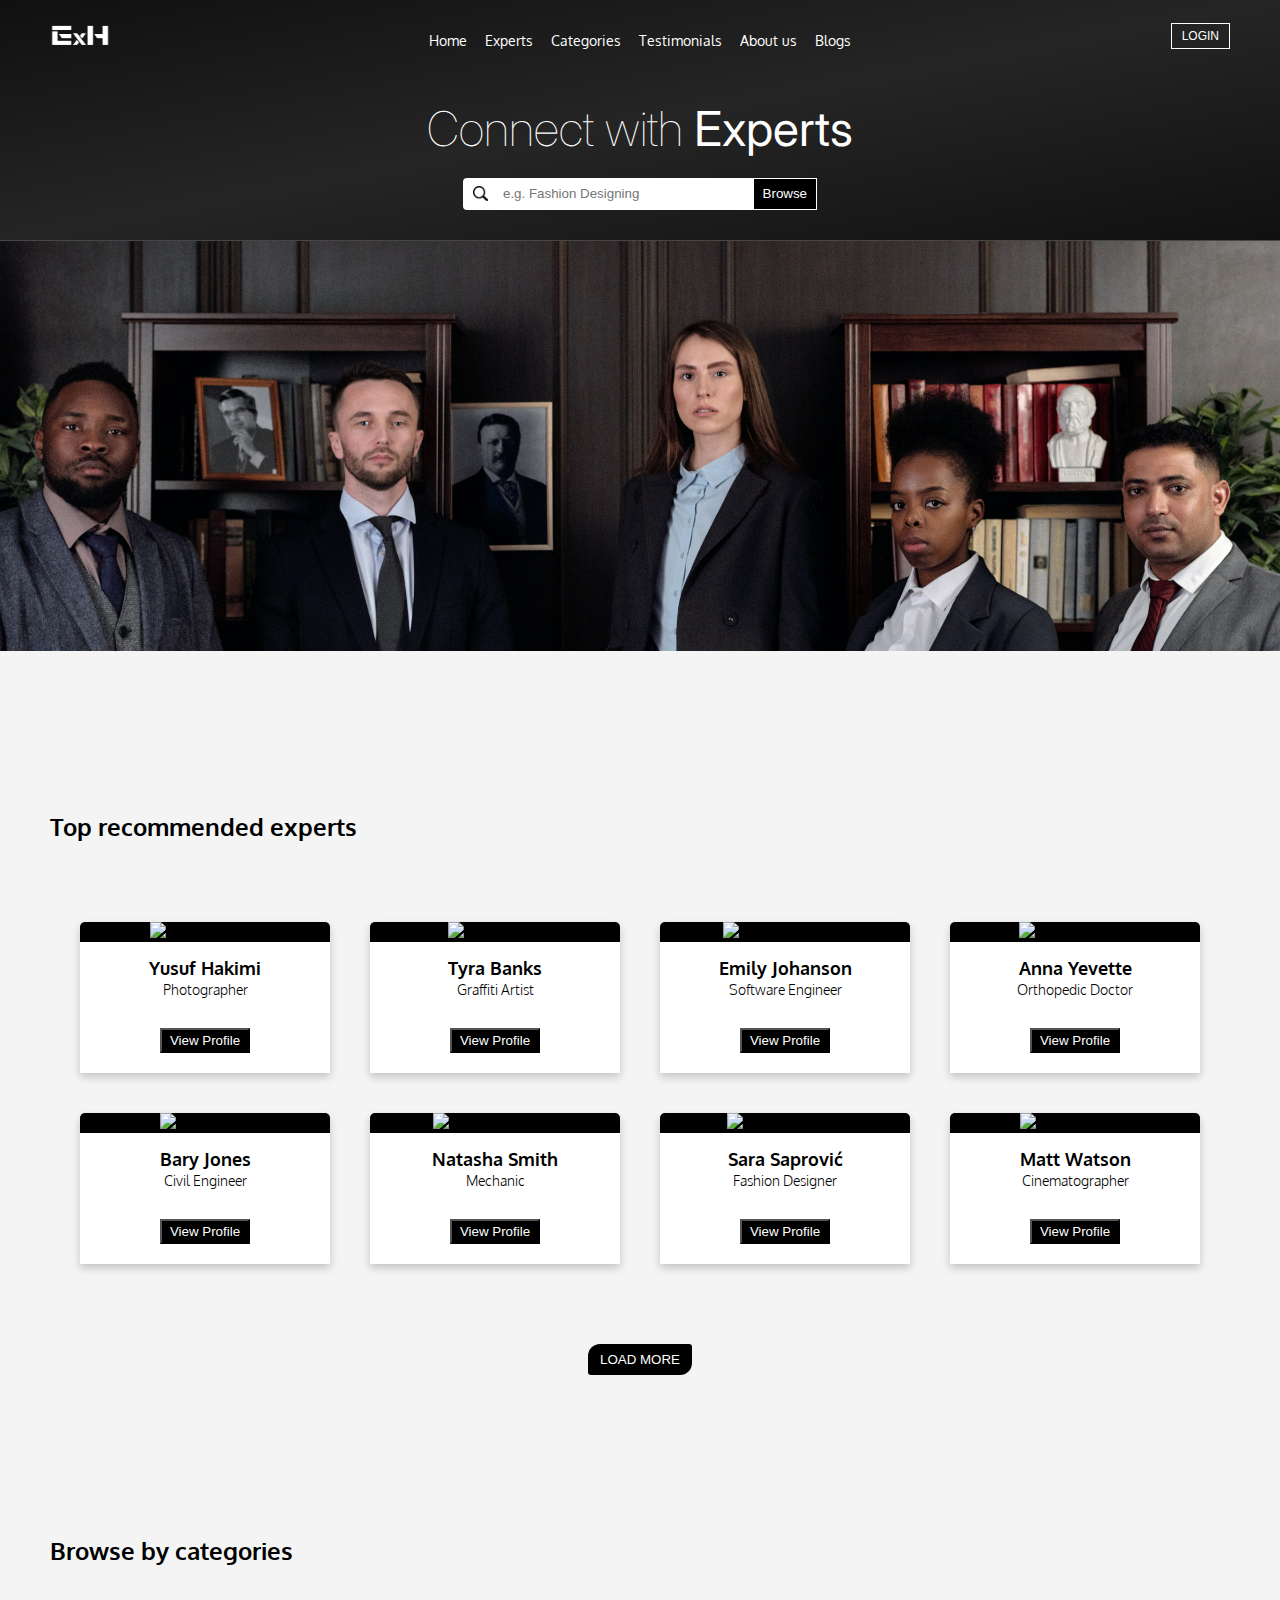
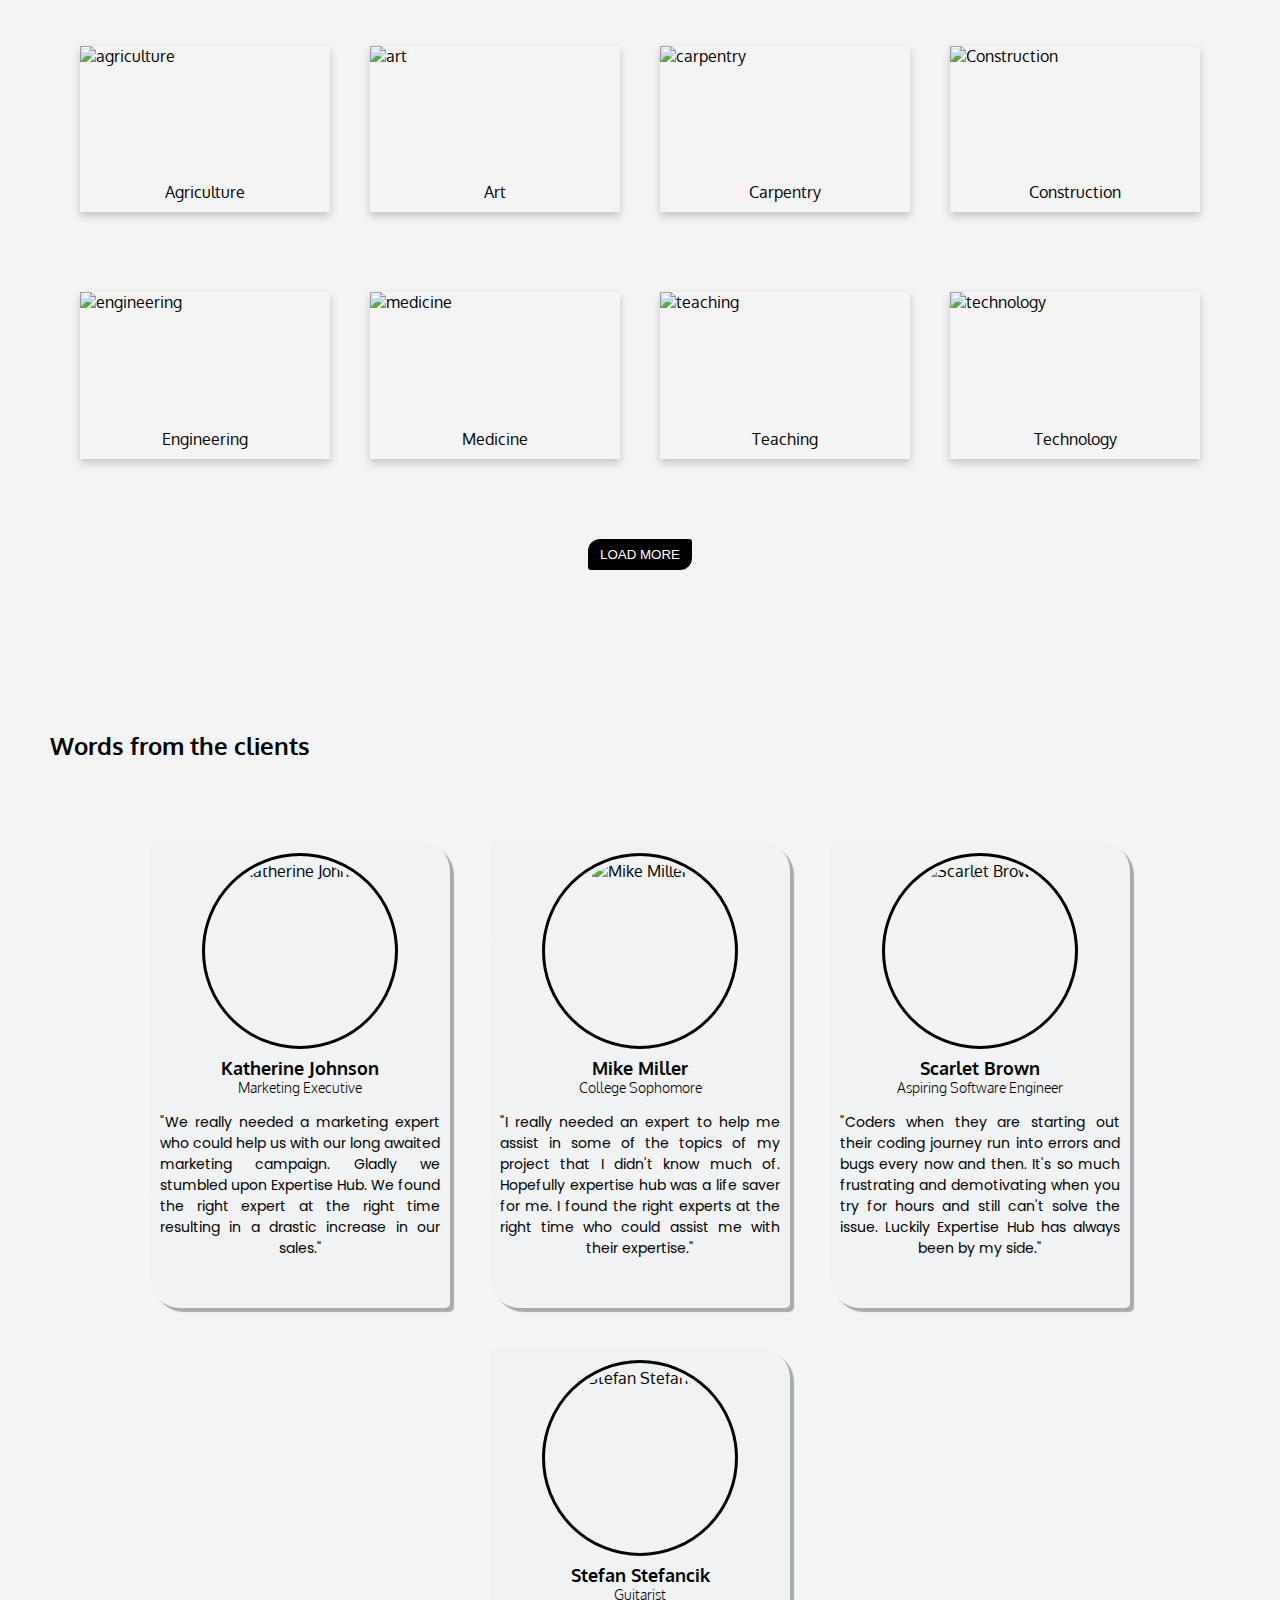
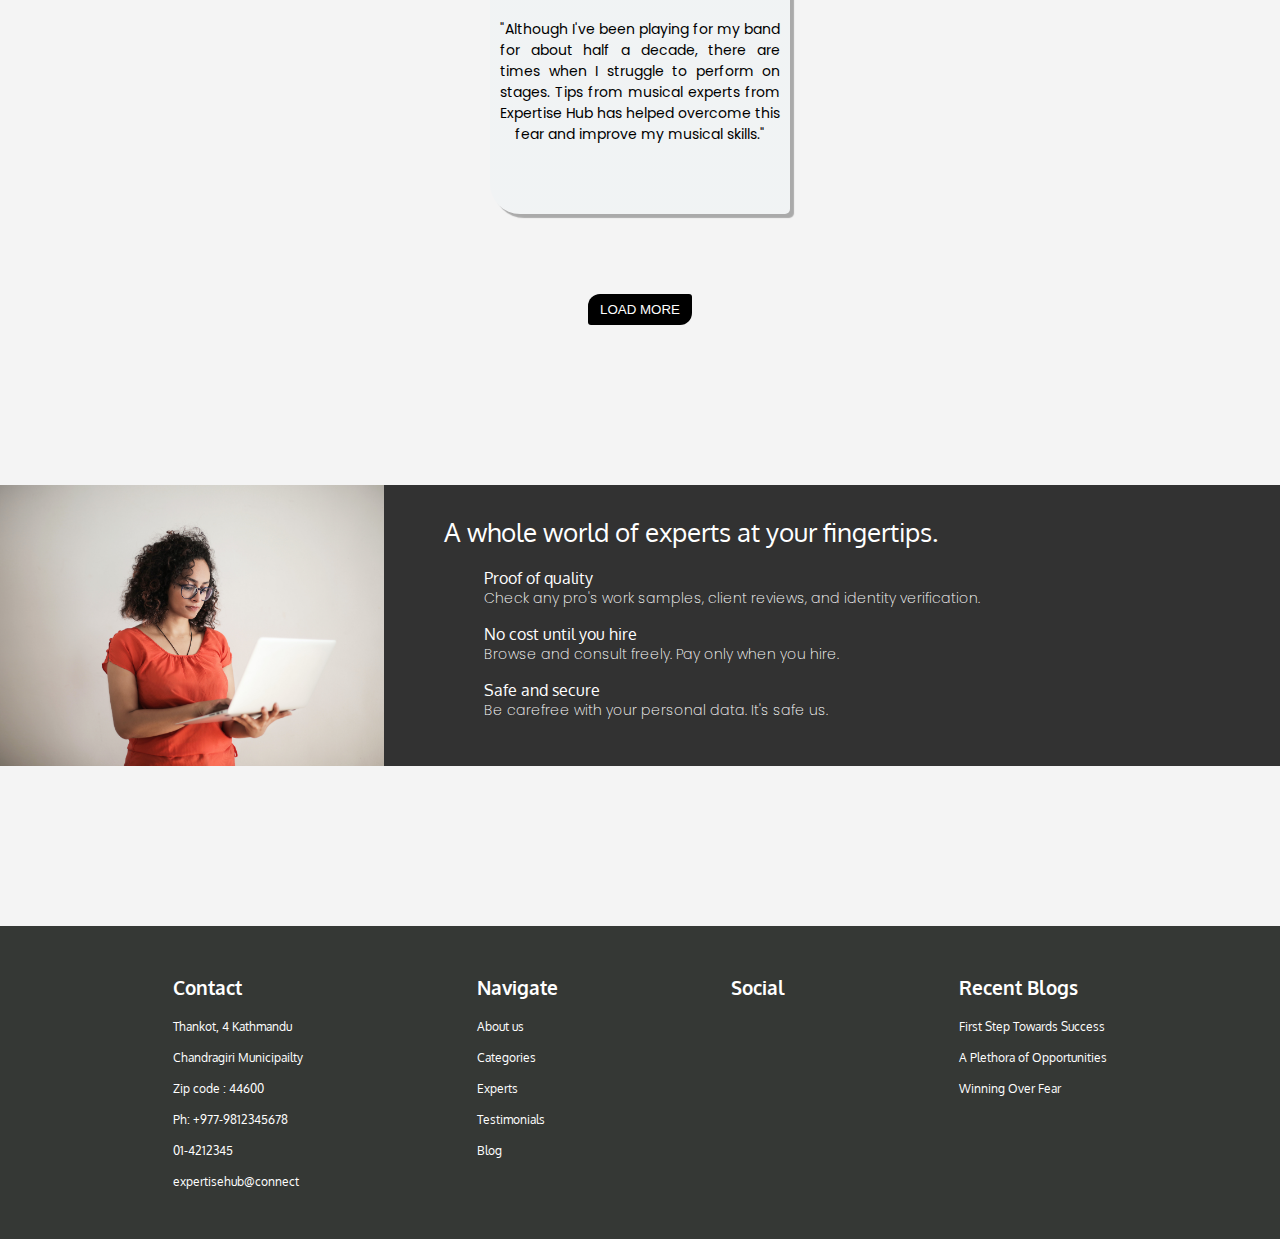
==== commit b986bf52: "completed speciality section" ====
--- a/index.html
+++ b/index.html
@@ -46,8 +46,8 @@
       <img src="Exhub_logo.png" alt="logo" class="main-logo">
       <div class="nav-links">
         <a href="#" class="nav-link">Home</a>
+        <a href="#experts" class="nav-link">Experts</a>
         <a href="#categories" class="nav-link">Categories</a>
-        <a href="#experts" class="nav-link">Experts</a>
         <a href="#testimonials" class="nav-link">Testimonials</a>
         <a href="/aboutUs.html" class="nav-link">About&nbsp;us</a>
         <a href="/blogs.html" class="nav-link">Blogs</a>
@@ -274,9 +274,8 @@
         </div>
         <blockquote class="quote">
           "We really needed a marketing expert who could help us with our long awaited marketing campaign. Gladly we
-          stumbled upon Expertise Hub. We found the right expert we needed resulting in the drastic change in the amount
-          of our
-          sales."
+          stumbled upon Expertise Hub. We found the right expert at the right time resulting in a drastic increase in
+          our sales."
         </blockquote>
       </div>
       <div class="testimonial-container">
@@ -332,54 +331,34 @@
 
   </div>
 
-  <!-- Specialities -->
-
+  <!-- speciality section -->
 
 
   <div class="speciality parent-div">
-    <div class="speciality-content">
-      <h3>A whole world of experts<br />at your fingertips</h3>
-      <div class="links">
-        <div class="list">
-          <div class="list-marker">
-            <i class="fa-solid fa-award award"></i>
-          </div>
-          <div class="list-content">
-            <h5>Proof of quality</h5>
-            <p>
-              Check any pro’s work samples, client reviews, and identity
-              verification.
-            </p>
-          </div>
-        </div>
-        <div class="list">
-          <div class="list-marker">
-            <i class="fa-solid fa-money-bill-wave bill"></i>
-          </div>
-          <div class="list-content">
-            <h5>No cost until you hire</h5>
-            <p>Browse and consult freely. Pay only when you hire.</p>
-          </div>
-        </div>
-        <div class="list">
-          <div class="list-marker">
-            <i class="fa-solid fa-shield shield"></i>
-          </div>
-          <div class="list-content">
-            <h5>Safe And Secure</h5>
-            <p>Be carefree with you personal data. It’s safe with us.</p>
-          </div>
-        </div>
-      </div>
-    </div>
-    <div class="speciality-img">
-      <img src="/Images/latop-girl.jpg" alt="Speciality side image" />
-    </div>
-  </div>
-
-
-
-
+
+    <div class="spec-left">
+      <img src="/spec_img.jpg" alt="a girl with a laptop">
+    </div>
+    <div class="spec-right">
+      <p>A whole world of experts at your fingertips.</p>
+      <ul class="spec-list">
+        <li>
+          <h3 class="list-heading">Proof of quality</h3>
+          <p class="list-description">Check any pro&#39;s work samples, client reviews, and identity
+            verification.</p>
+        </li>
+        <li>
+          <h3 class="list-heading">No cost until you hire</h3>
+          <p class="list-description">Browse and consult freely. Pay only when you hire.</p>
+        </li>
+        <li>
+          <h3 class="list-heading">Safe and secure</h3>
+          <p class="list-description">Be carefree with your personal data. It&#39;s safe us.</p>
+        </li>
+      </ul>
+    </div>
+
+  </div>
 
 
   <!-- Footer -->
--- a/style.css
+++ b/style.css
@@ -17,6 +17,20 @@
   --normal: all 500ms ease;
 }
 
+
+/* animation to show when elements intersect with viewport (hasn't been implemented yet) */
+@keyframes fade-in {
+  from {
+    opacity: 0;
+  }
+  to {
+    opacity: 1;
+  }
+}
+.fade-in-animate {
+  animation: fade-in 400ms ease;
+}
+
 /* Remove default margin, padding and box-sizing property values */
 *,
 *::before,
@@ -35,7 +49,6 @@
 
 /* Top and bottom margin for the each sections of the body */
 .parent-div,
-.section-header,
 .cta-btn {
   margin-top: 80px;
   margin-bottom: 80px;
@@ -47,7 +60,7 @@
 
 .section-header {
   text-align: left;
-  margin-left: 50px;
+  margin: 160px 0 80px 50px;
 }
 
 
@@ -218,9 +231,15 @@
 
 /* Hero section starts here */
 
+.hero {
+  width: 100%;
+  height: 410px;
+  /* outline: 1px solid red; */
+}
 
 .hero-image {
   width: 100%;
+  height: 100%;
   object-fit: cover;
 }
 
@@ -309,18 +328,6 @@
   color: black;
 }
 
-@media (max-width: 1070px) {
-  .cards {
-    grid-template-columns: 1fr 1fr;
-  }
-}
-@media (max-width: 768px) {
-  .cards {
-    grid-template-columns: 1fr;
-  }
-}
-
-
 
 
 
@@ -361,13 +368,15 @@
   transform: translateY(-40px);
   z-index: -1;
   transition: transform 400ms ease;
+  transition-delay: 250ms;
 }
 .categories-container:hover {
   cursor: pointer;
-  box-shadow: 0 0 8px rgba(0,0,0, 0.2);
+  transform: scale(1.05);
+  box-shadow: 0 0 8px rgba(0,0,0, 0.1);
 }
 .categories-container:hover > .category-text {
-  box-shadow:0 4px 8px rgba(0,0,0, 0.2);
+  box-shadow:0 4px 8px rgba(0,0,0, 0.15);
   transform: translateY(0);
 }
 
@@ -445,97 +454,77 @@
 
 /* Speciality section begins here */
 
-
-.speciality {
-  width: 100%;
-  min-height: 300px;
-  margin: 50px auto 0;
-  display: flex;
-  background-color: #353835;
-
-  justify-content: space-between;
-  box-shadow: var(--normal-shadow);
-}
-
-.speciality-content {
-  padding: 40px 50px;
-  color: white;
-}
-.list-marker .award {
-  margin-right: 3px;
-  font-size: 20px;
-}
-
-.links {
-  margin-top: 10%;
-  display: flex;
-  flex-direction: column;
-  justify-content: space-around;
-}
-.speciality-content h3 {
-  font-size: 18px;
-  letter-spacing: 0.5px;
-  font-weight: normal;
-  color: #eee;
-  line-height: 1.3;
-}
-
-.speciality-img {
-  display: flex;
-  max-height: 100%;
-  justify-content: center;
-  align-items: center;
-  width: 40%;
-  overflow: hidden;
-}
-@media (min-width: 800px) {
+.speciality{
+  width: 100%;
+  display: flex;
+  background: rgb(50, 50, 50);
+  color: white;
+}
+
+.spec-left {
+  /* outline: 1px dashed red; */
+  flex-basis: 30%;
+}
+
+.spec-left > img {
+  width: 100%;
+  height: 100%;
+  object-fit: cover;
+}
+
+.spec-right {
+  padding: 30px 60px;
+}
+
+.spec-right > p {
+  font-size: 26px;
+  font-weight: 500;
+  margin-bottom: 20px;
+}
+
+.spec-list > li {
+  margin-bottom: 15px;
+}
+
+.list-heading {
+  font-size: 16px;
+  font-weight: 400;
+}
+
+.list-description {
+  font-size: 14px;
+  font-weight: 200;
+  font-family: "poppins", sans-serif;
+}
+
+.spec-list > li {
+  padding-left: 40px;
+}
+
+.spec-list > li:nth-child(1) {
+  background: url("/images/icons/reward.svg");
+  background-repeat: no-repeat;
+  background-size: 22px;
+  background-position: 0 4px;
+}
+.spec-list > li:nth-child(2) {
+  background: url("/images/icons/scissor.svg");
+  background-repeat: no-repeat;
+  background-size: 22px;
+  background-position: 0 4px;
+}
+.spec-list > li:nth-child(3) {
+  background: url("/images/icons/shield.svg");
+  background-repeat: no-repeat;
+  background-size: 22px;
+  background-position: 0 4px;
+}
+
+@media (max-width: 768px) {
   .speciality {
-    height: 300px;
-  }
-}
-
-@media (max-width: 600px) {
-  .speciality-img {
-    display: none;
-  }
-  .speciality {
-    background-color: none;
-    background: #353835;
-    align-items: center;
-  }
-}
-
-.speciality-img img {
-  width: 100%;
-
-  object-fit: cover;
-}
-.lists {
-  margin: 0;
-  padding: 10px;
-}
-.list {
-  display: flex;
-  align-items: flex-start;
-  justify-content: flex-start;
-  gap: 15px;
-  margin-bottom: 15px;
-}
-.list-marker i {
-  display: inline;
-}
-.list h5 {
-  font-size: 12px;
-  margin: 0;
-}
-.list p {
-  font-size: 11px;
-  margin: 0;
-  color: #ddd;
-}
-
-
-
+    flex-direction: column;
+  }
+}
 
 
 
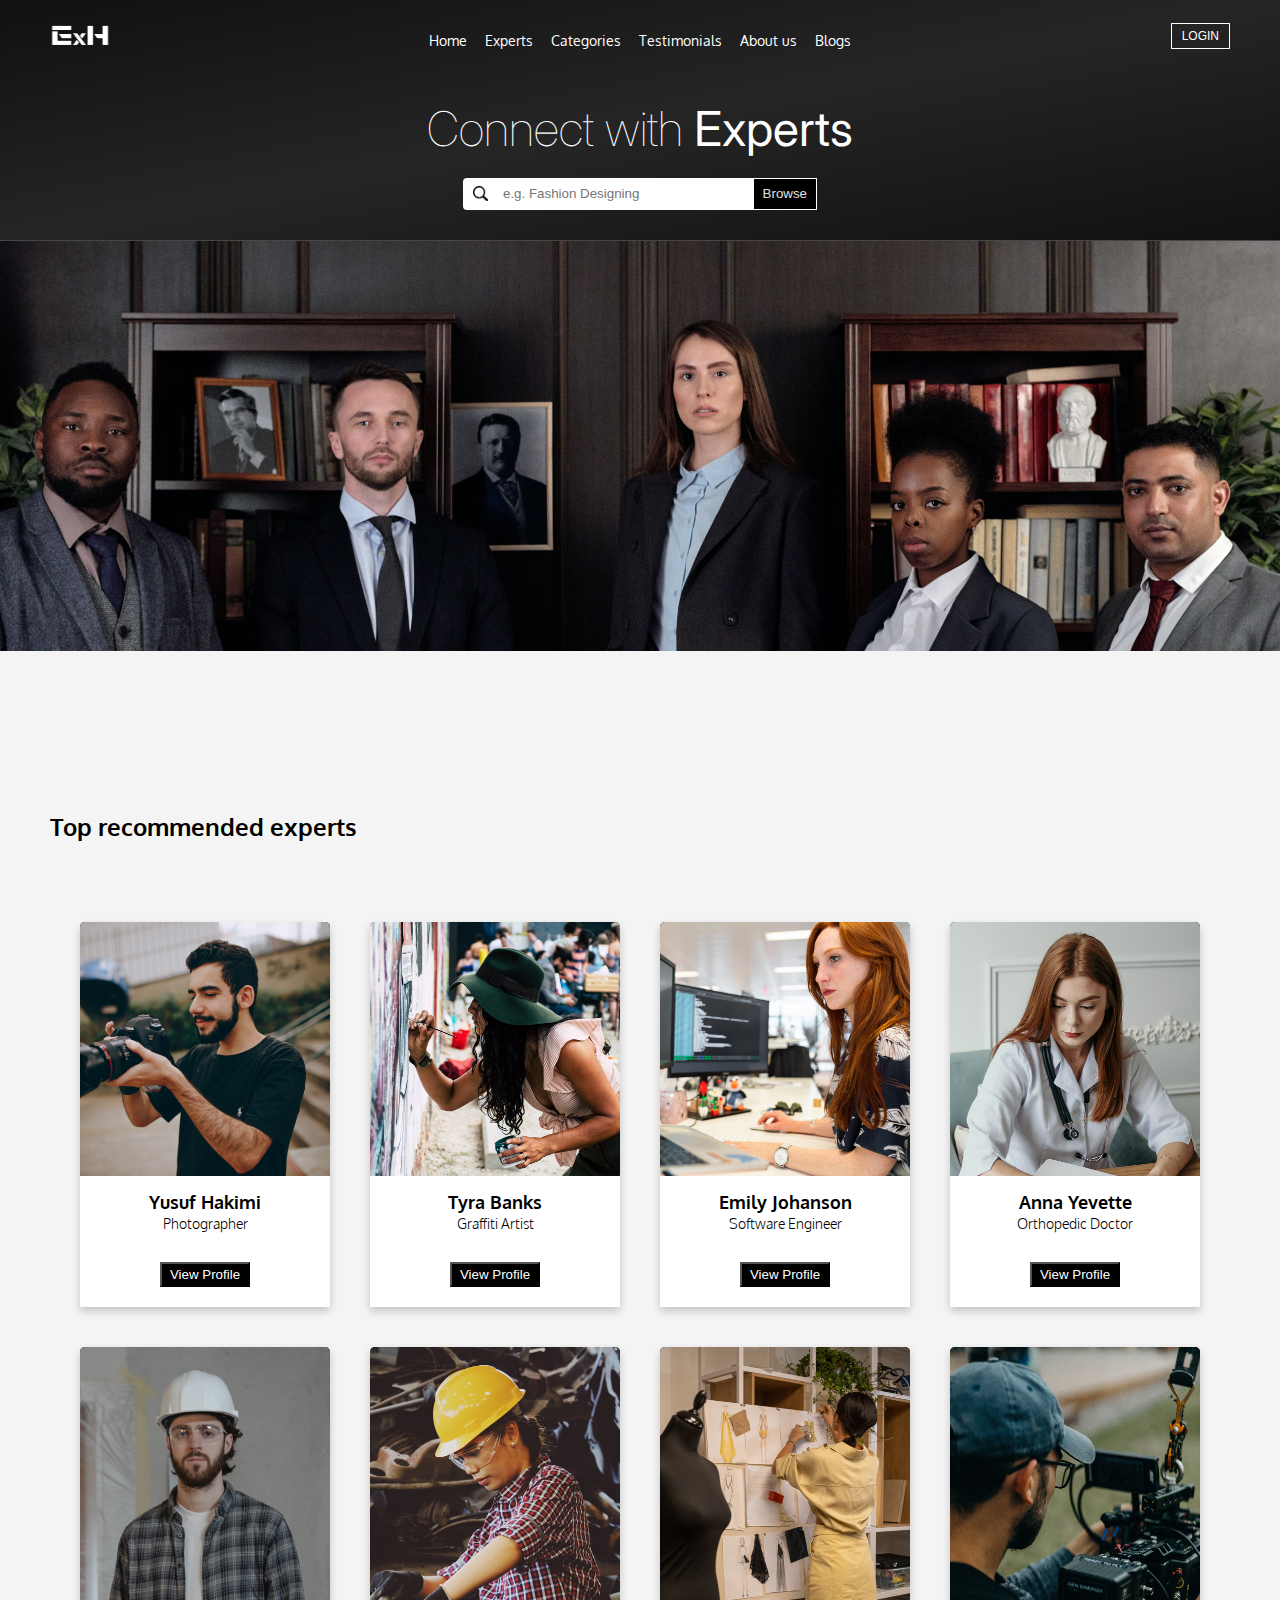
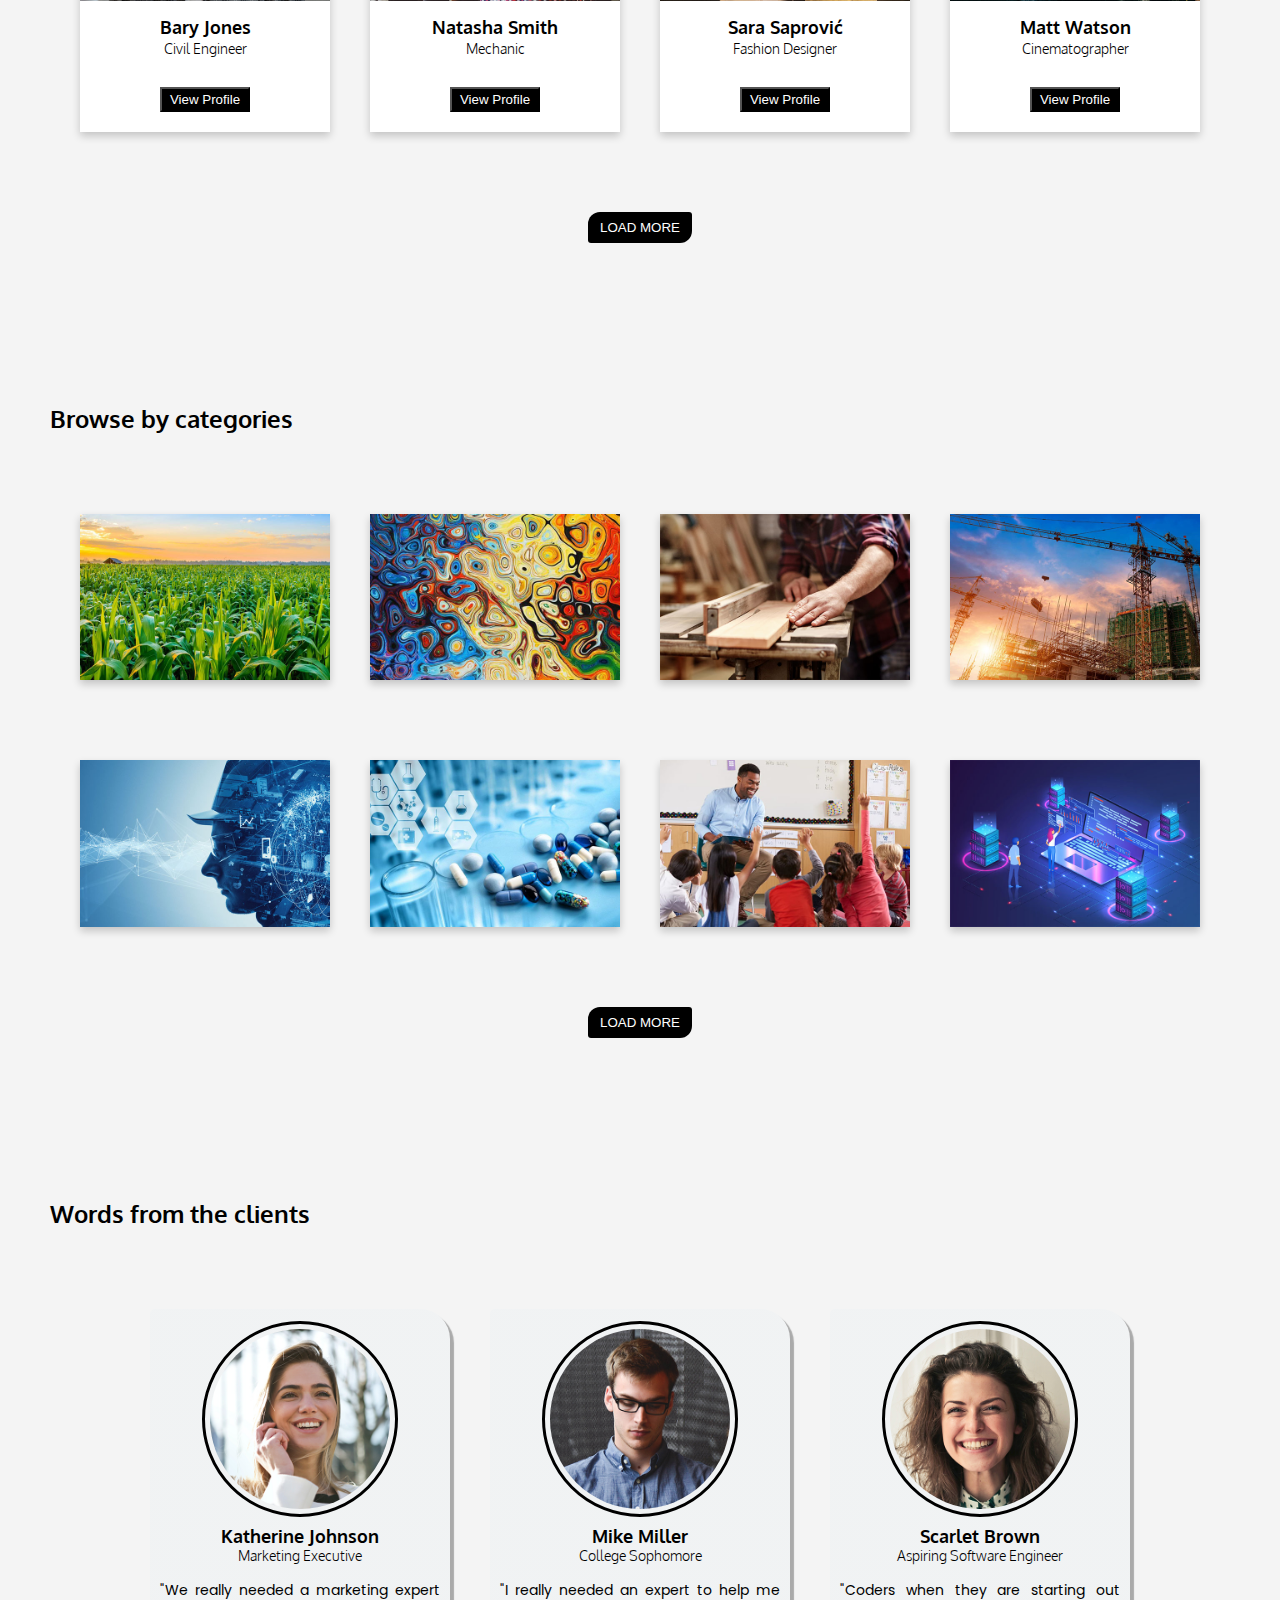
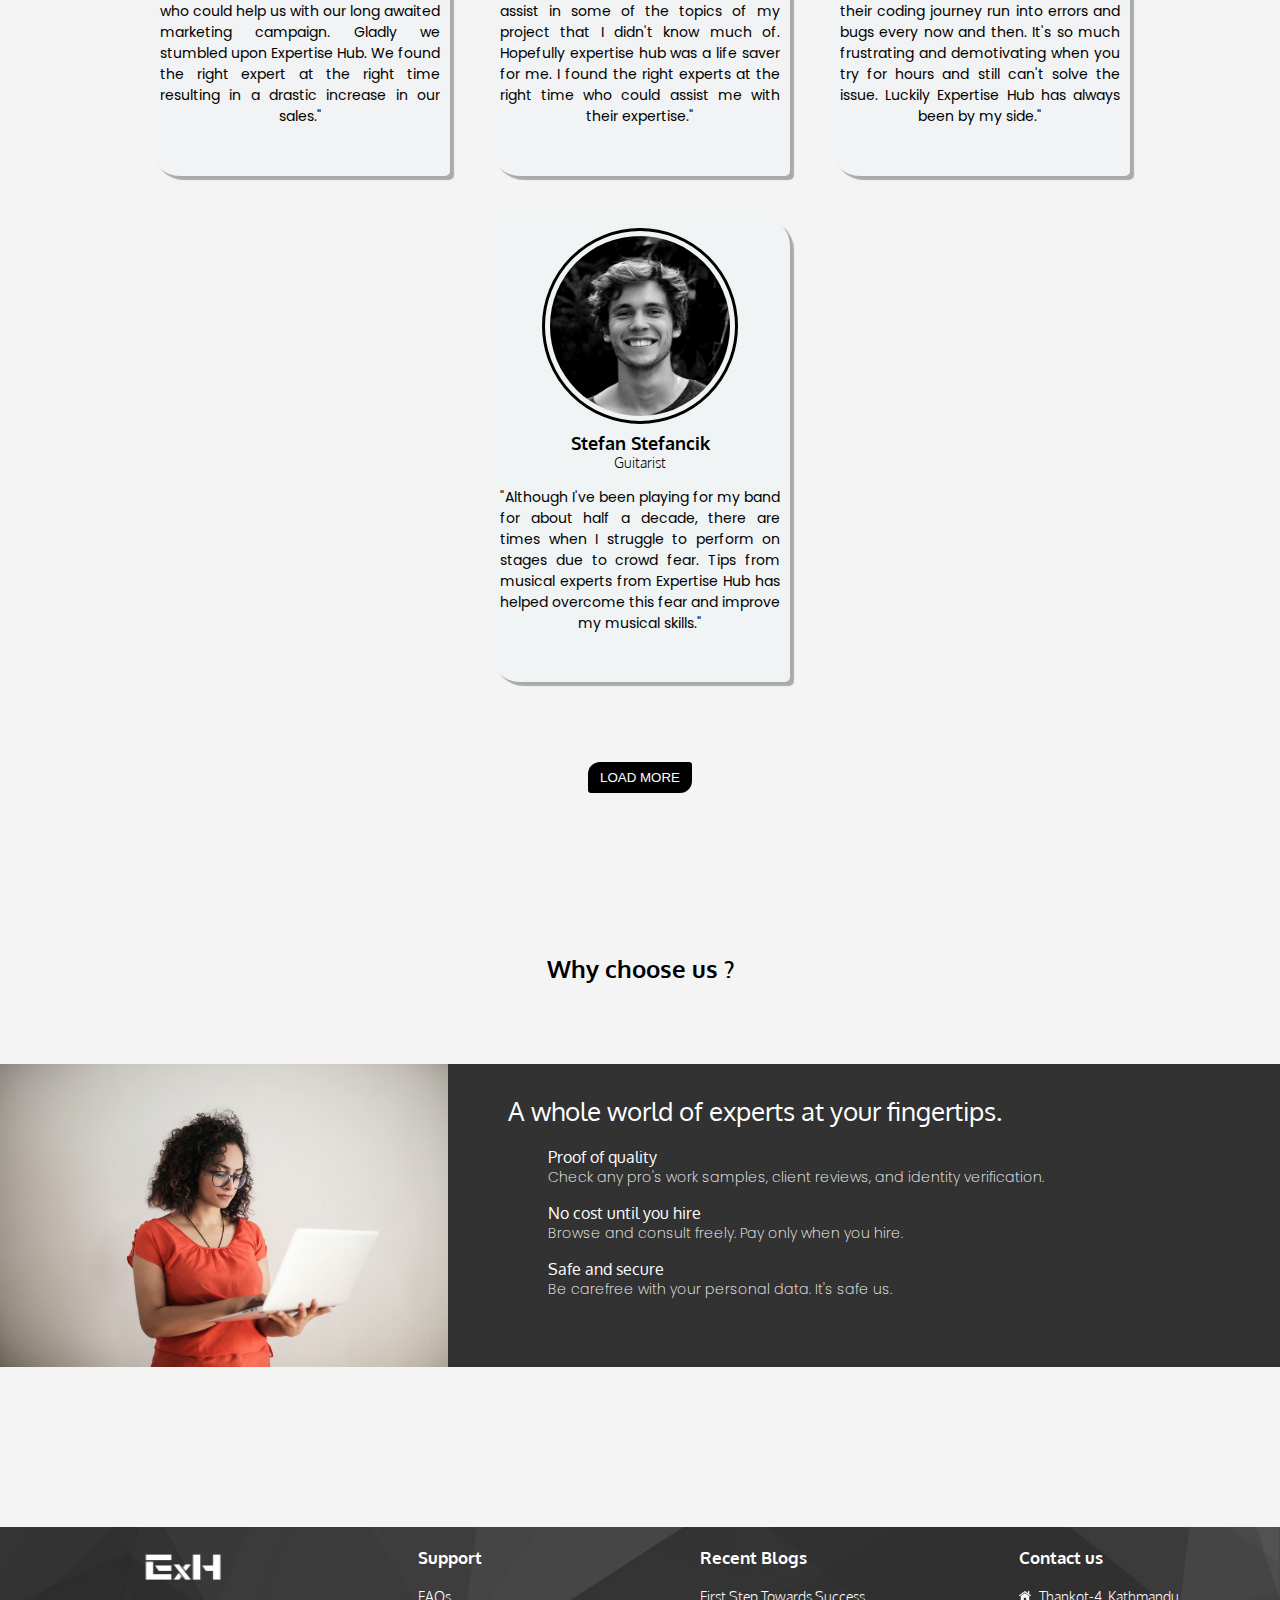
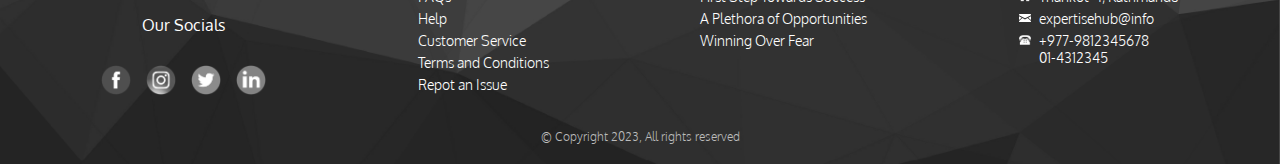
==== commit 3f0ee88b: "completed the footer section" ====
--- a/index.html
+++ b/index.html
@@ -14,12 +14,6 @@
   <link
     href="https://fonts.googleapis.com/css2?family=Assistant:wght@200&family=Inter:wght@100;200;300;400;500&family=Oxygen:wght@300;400&family=Poppins:wght@100;200;300;400;500&family=Roboto:wght@100;300;400&display=swap"
     rel="stylesheet">
-
-
-  <!-- For using font awesome icons -->
-  <link rel="stylesheet" href="https://cdnjs.cloudflare.com/ajax/libs/font-awesome/6.3.0/css/all.min.css"
-    integrity="sha512-SzlrxWUlpfuzQ+pcUCosxcglQRNAq/DZjVsC0lE40xsADsfeQoEypE+enwcOiGjk/bSuGGKHEyjSoQ1zVisanQ=="
-    crossorigin="anonymous" referrerpolicy="no-referrer" />
 
 
   <!-- Local style sheet -->
@@ -321,7 +315,7 @@
         </div>
         <blockquote class="quote">
           "Although I've been playing for my band for about half a decade, there are times when I struggle to perform on
-          stages. Tips from musical experts from Expertise Hub has helped
+          stages due to crowd fear. Tips from musical experts from Expertise Hub has helped
           overcome this fear and improve my
           musical skills."
         </blockquote>
@@ -334,76 +328,90 @@
   <!-- speciality section -->
 
 
-  <div class="speciality parent-div">
-
-    <div class="spec-left">
-      <img src="/spec_img.jpg" alt="a girl with a laptop">
+  <div class="specialities  parent-div">
+    <h2 class="section-header">Why choose us ?
+    </h2>
+    <div class="speciality">
+      <div class="spec-left">
+        <img src="/spec_img.jpg" alt="a girl with a laptop">
+      </div>
+      <div class="spec-right">
+        <p>A whole world of experts at your fingertips.</p>
+        <ul class="spec-list">
+          <li>
+            <h3 class="list-heading">Proof of quality</h3>
+            <p class="list-description">Check any pro&#39;s work samples, client reviews, and identity
+              verification.</p>
+          </li>
+          <li>
+            <h3 class="list-heading">No cost until you hire</h3>
+            <p class="list-description">Browse and consult freely. Pay only when you hire.</p>
+          </li>
+          <li>
+            <h3 class="list-heading">Safe and secure</h3>
+            <p class="list-description">Be carefree with your personal data. It&#39;s safe us.</p>
+          </li>
+        </ul>
+      </div>
     </div>
-    <div class="spec-right">
-      <p>A whole world of experts at your fingertips.</p>
-      <ul class="spec-list">
-        <li>
-          <h3 class="list-heading">Proof of quality</h3>
-          <p class="list-description">Check any pro&#39;s work samples, client reviews, and identity
-            verification.</p>
-        </li>
-        <li>
-          <h3 class="list-heading">No cost until you hire</h3>
-          <p class="list-description">Browse and consult freely. Pay only when you hire.</p>
-        </li>
-        <li>
-          <h3 class="list-heading">Safe and secure</h3>
-          <p class="list-description">Be carefree with your personal data. It&#39;s safe us.</p>
-        </li>
-      </ul>
+  </div>
+
+
+  <!-- Footer -->
+
+  <div class="footer-wrapper">
+
+    <div class="footer">
+      <div class="social">
+        <img src="/Exhub_logo.png" alt="expertise hub logo" class="footer-logo">
+        <p>Our Socials</p>
+        <div class="socials">
+          <a href="https://facebook.com">
+            <img src="/Images/socials_logos/facebook_logo.png" class="socials-logo" alt="link to facebook">
+          </a>
+          <a href="https://instagram.com">
+            <img src="/Images/socials_logos/instagram_logo.png" class="socials-logo" alt="link to instagram">
+          </a>
+          <a href="https://twitter.com">
+            <img src="/Images/socials_logos/twitter_logo.png" class="socials-logo" alt="link to twitter">
+          </a>
+          <a href="https://linkedin.com">
+            <img src="/Images/socials_logos/linkedin_logo.png" class="socials-logo" alt="link to linked in">
+          </a>
+        </div>
+      </div>
+      <div class="get-help">
+        <h3 class="ft-header">Support</h3>
+        <ul class="footer-links">
+          <li><a href="">FAQs</a></li>
+          <li><a href="">Help</a></li>
+          <li><a href="">Customer Service</a></li>
+          <li><a href="">Terms and Conditions</a></li>
+          <li><a href="">Repot an Issue</a></li>
+        </ul>
+      </div>
+      <div class="ft-recent-blogs">
+        <h3 class="ft-header">Recent Blogs</h3>
+        <ul class="footer-links">
+          <li><a href="#">First Step Towards Success</a></li>
+          <li><a href="/blogs.html">A Plethora of Opportunities</a></li>
+          <li><a href="#">Winning Over Fear</a></li>
+        </ul>
+      </div>
+      <div class="ft-contact">
+        <h3 class="ft-header">Contact us</h3>
+        <ul class="footer-links contact">
+          <li>
+            <p>Thankot-4, Kathmandu</p>
+          </li>
+          <li><a href="mailto:expertisehub@info">expertisehub@info</a></li>
+          <li>+977-9812345678<br>01-4312345</li>
+        </ul>
+      </div>
     </div>
-
-  </div>
-
-
-  <!-- Footer -->
-
-  <div class="footer">
-    <div class="ft-contact">
-      <h3>Contact</h3>
-      <ul class="footer-links">
-        <li>Thankot, 4 Kathmandu</li>
-        <li>Chandragiri Municipailty</li>
-        <li>Zip code : 44600</li>
-        <li>Ph: +977-9812345678</li>
-        <li> 01-4212345</li>
-        <li><a href="mailto:expertisehub@connect">expertisehub@connect</a></li>
-      </ul>
-    </div>
-    <div class="ft-menu">
-      <h3>Navigate</h3>
-      <ul class="footer-links">
-        <li><a href="#about-us">About&nbsp;us</a></li>
-        <li><a href="#categories">Categories</a></li>
-        <li><a href="experts">Experts</a></li>
-        <li><a href="testimonials">Testimonials</a></li>
-        <li><a href="blog">Blog</a></li>
-      </ul>
-    </div>
-    <div class="ft-social">
-      <h3>Social</h3>
-      <ul class="footer-links">
-        <li><a href="#"><i class="fa-brands fa-facebook-f"></i></a></li>
-        <li><a href="#"><i class="fa-brands fa-instagram"></i></a></li>
-        <li><a href="#"><i class="fa-brands fa-twitter"></i></a></li>
-        <li><a href="#"><i class="fa-brands fa-telegram"></i></a></li>
-        <li><a href="#"><i class="fa-brands fa-linkedin-in"></i></a></li>
-      </ul>
-    </div>
-    <div class="ft-recent-blogs">
-      <h3>Recent Blogs</h3>
-      <ul class="footer-links">
-        <li><a href="#">First Step Towards Success</a></li>
-        <li><a href="#">A Plethora of Opportunities</a></li>
-        <li><a href="#">Winning Over Fear</a></li>
-      </ul>
-    </div>
-  </div>
+    <p id="copyright">&copy; Copyright 2023, All rights reserved</p>
+  </div>
+
 </body>
 
 </html>--- a/style.css
+++ b/style.css
@@ -190,10 +190,10 @@
   border: none;
   margin-left: auto;
   background: black;
-  color: white;
+  color: rgb(224, 224, 224);
   cursor: pointer;
-  outline-offset: -1px;
-  outline: 1px solid white;
+  outline-offset: -1.2px;
+  outline: 1.2px solid white;
   transition: all 300ms ease;
 }
 .submit-btn:hover {
@@ -251,11 +251,11 @@
 
 .cards {
   display: flex;
-
   flex-wrap: wrap;
   justify-content: center;
   gap: 40px;
 }
+
 .card-container {
   width: 250px;
 
@@ -269,15 +269,18 @@
   box-shadow: 0 4px 8px rgba(0, 0, 0, 0.2);
   transition: all 1s ease;
 }
+
 .card-image {
   object-fit: cover;
   overflow: hidden;
 }
+
 .card-image img {
   width: 100%;
   border-radius: inherit;
   height: 100%;
 }
+
 .card-content {
   padding: 10px;
   width: 100%;
@@ -287,17 +290,20 @@
   flex-direction: column;
   align-items: center;
 }
+
 .card-content .expert-name {
   color: rgb(0, 0, 0);
   font-size: 18px;
   margin: 5px 0 2px;
 }
+
 .card-content .designation {
   color: rgb(0, 0, 0);
   font-size: 14px;
   font-weight: 100;
   margin-bottom: 30px;
 }
+
 .card-content .card-btn {
   padding: 3px 8px;
   margin-bottom: 10px;
@@ -306,6 +312,7 @@
   cursor: pointer;
   transition: all 300ms ease;
 }
+
 .card-btn:hover {
   background: white;
   color: black;
@@ -454,6 +461,12 @@
 
 /* Speciality section begins here */
 
+
+.specialities > h2 {
+  text-align: center;
+  margin-inline: 0;
+}
+
 .speciality{
   width: 100%;
   display: flex;
@@ -463,7 +476,7 @@
 
 .spec-left {
   /* outline: 1px dashed red; */
-  flex-basis: 30%;
+  flex-basis: 35%;
 }
 
 .spec-left > img {
@@ -498,6 +511,7 @@
 }
 
 .spec-list > li {
+  list-style-type: none;
   padding-left: 40px;
 }
 
@@ -530,70 +544,108 @@
 
 /* Footer section starts here */
 
+.footer-wrapper {
+  background-image: url("/Images/foooter_bg.png");
+  padding: 20px 40px;
+  background-size: cover;
+}
+
 .footer {
-  margin-top: 10px;
-  overflow: hidden;
-  background-color: #353835;
+  display: flex;
+  justify-content: space-around;
+  flex-wrap: wrap;
+  gap: 30px;
+}
+
+.footer,
+.footer *:link,
+.footer *:visited {
   color: white;
-  padding: 50px 0;
-  display: flex;
-  justify-content: space-evenly;
-  box-shadow: var(--normal-shadow);
-}
-
-ul {
+}
+
+.ft-header {
+  font-size: 17px;
+  margin-bottom: 20px;
+}
+
+.footer li {
+  margin-bottom: 5px;
   list-style-type: none;
-}
-
-.footer div h3 {
-  margin-bottom: 20px;
-}
-
-.footer-links {
+  font-size: 14px;
+  font-weight: 300;
+}
+
+.social {
   display: flex;
   flex-direction: column;
-  gap: 1rem;
-}
-
-.footer-links li,
-.footer-links li a:link,
-.footer-links li a:visited {
-  font-size: 12px;
-  color: white;
-}
-
-div:not(.ft-social) .footer-links li a {
+  align-items: center;
+  gap: 30px;
+}
+.footer-logo {
+  width: 80px;
+}
+.socials {
+  display: flex;
+  gap: 15px;
+}
+
+.socials-logo {
+  width: 30px;
+  aspect-ratio: 1;
+  filter: grayscale(100%) brightness(100%);
+  transition: filter 300ms ease;
+}
+
+.socials-logo:hover {
+  filter: grayscale(0%) brightness(100%);
+}
+
+.contact > li {
+  padding-left: 20px;
+}
+
+.contact > li:nth-child(1) {
+  background-image: url("/Images/footer_icons/house.svg");
+}
+.contact > li:nth-child(2) {
+  background-image: url("/Images/footer_icons/mail_icon.svg");
+}
+.contact > li:nth-child(3) {
+  background-image: url("/Images/footer_icons/phone.svg");
+}
+.contact > li {
+  background-repeat: no-repeat;
+  background-size: 12px;
+  background-position: 0 2px;
+}
+
+.ft-icons {
+  width: 12px;
+  height: auto;
+}
+
+.footer-links li a{
   position: relative;
 }
 
-div:not(.ft-social) .footer-links li a::after {
+.footer-links li a::after {
   content: "";
   width: 0;
-  height: 1.2px;
-  background: #ffffff;
   position: absolute;
   left: 0;
   bottom: -2px;
+  height: 1.2px;
+  background: white;
   transition: width 300ms ease;
 }
-
-div :not(.ft-social) .footer-links li:hover a::after {
-  width: 100%;
-  color: #ffffff;
-}
-
-.ft-social .footer-links li a:hover,
-.ft-social .footer-links li a:focus {
-  color: #aaa;
-}
-
-@media (max-width: 786px) {
-  .footer {
-    flex-wrap: wrap;
-
-    padding-left: 20px;
-  }
-  .footer div h3 {
-    margin: 20px 0 10px;
-  }
-}
+.footer-links li a:hover::after {
+  width: 100%;
+}
+
+#copyright {
+  color: rgb(188, 188, 188);
+  font-size: 12px;
+  margin-top: 30px;
+  font-weight: 200;
+  text-align: center;
+}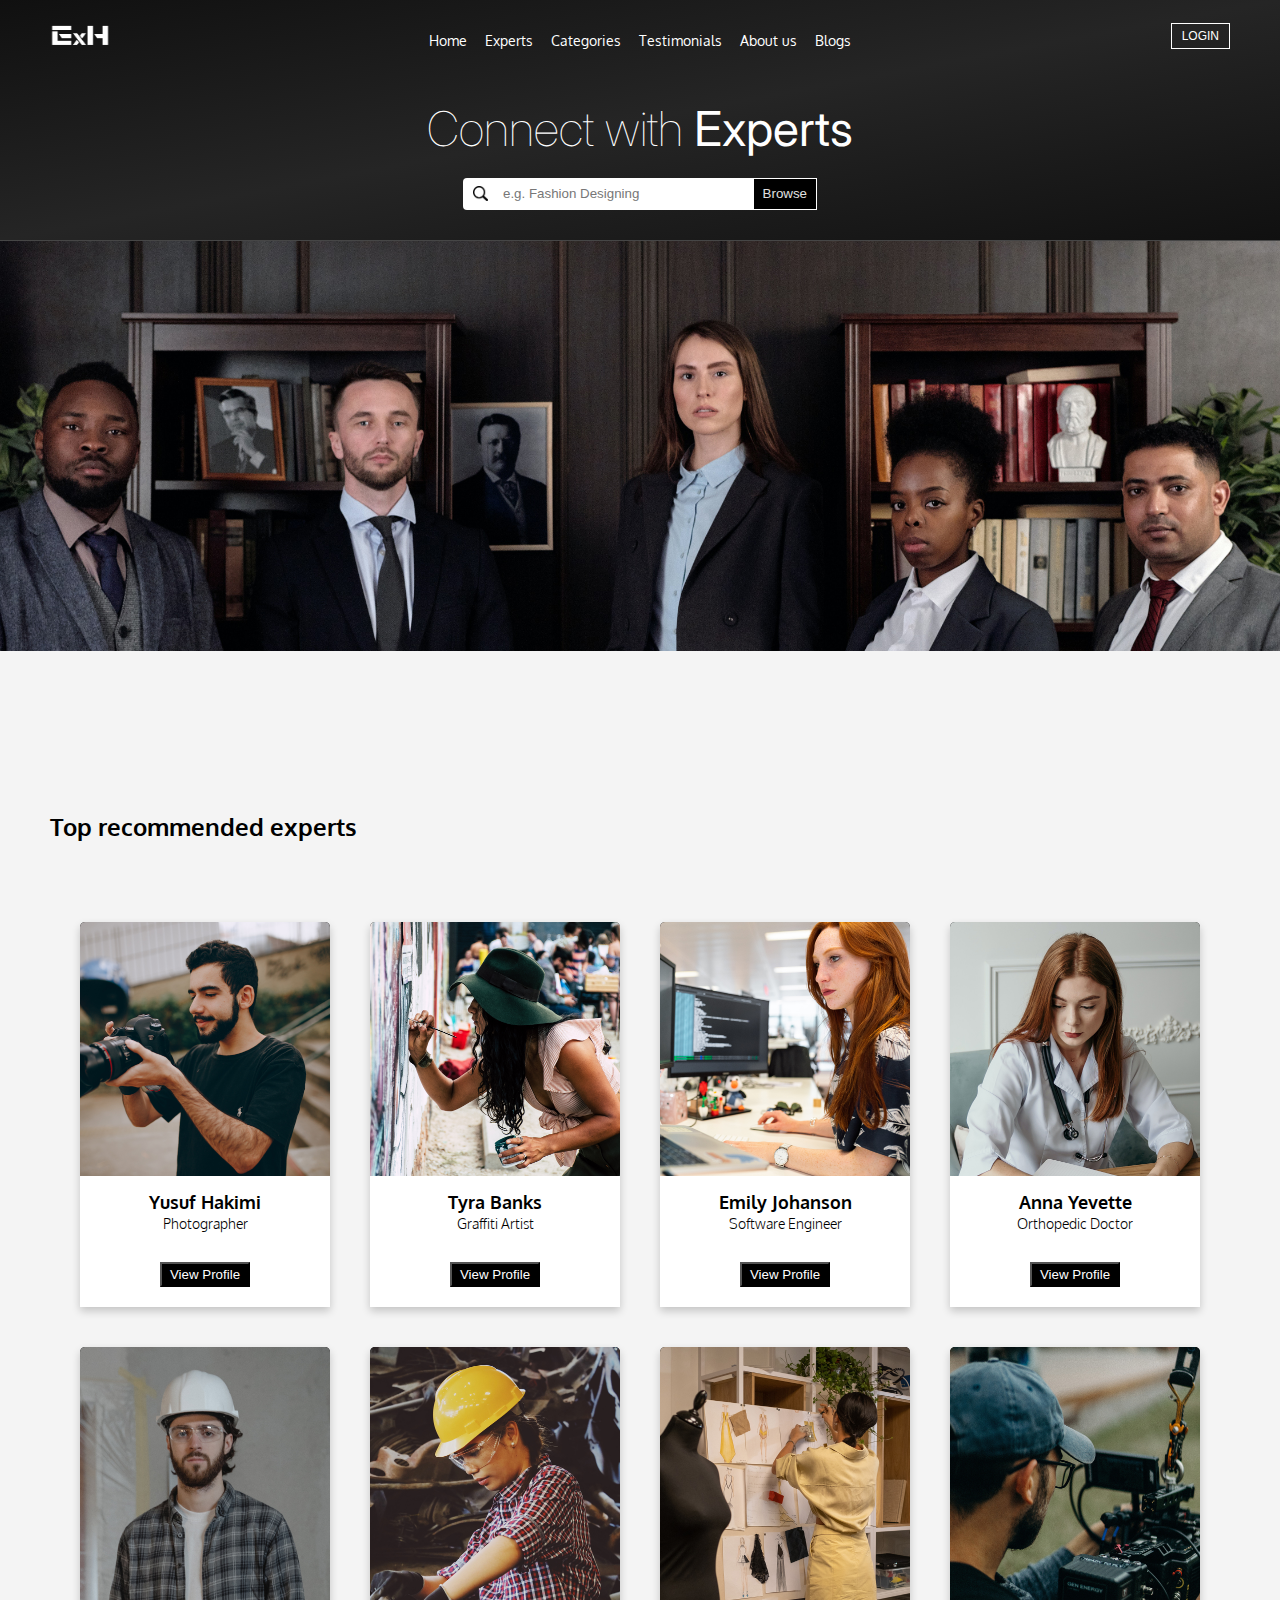
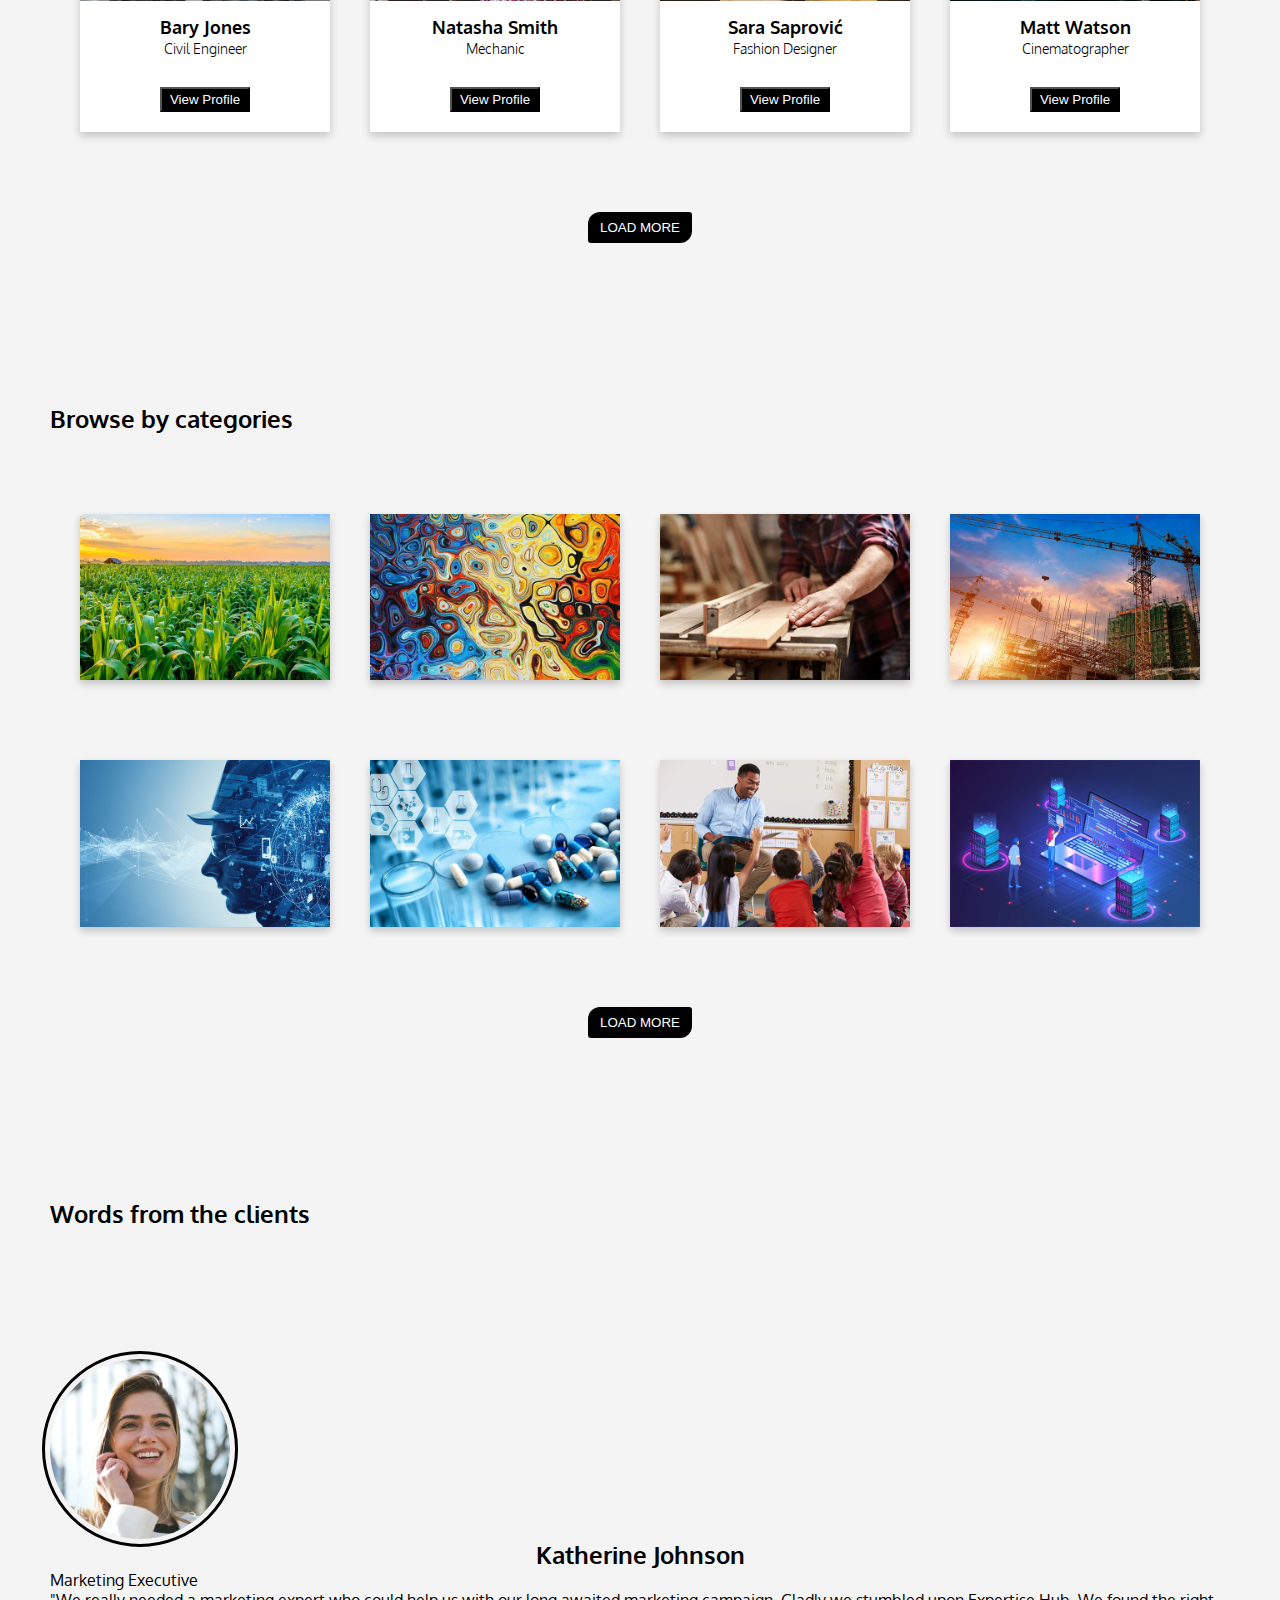
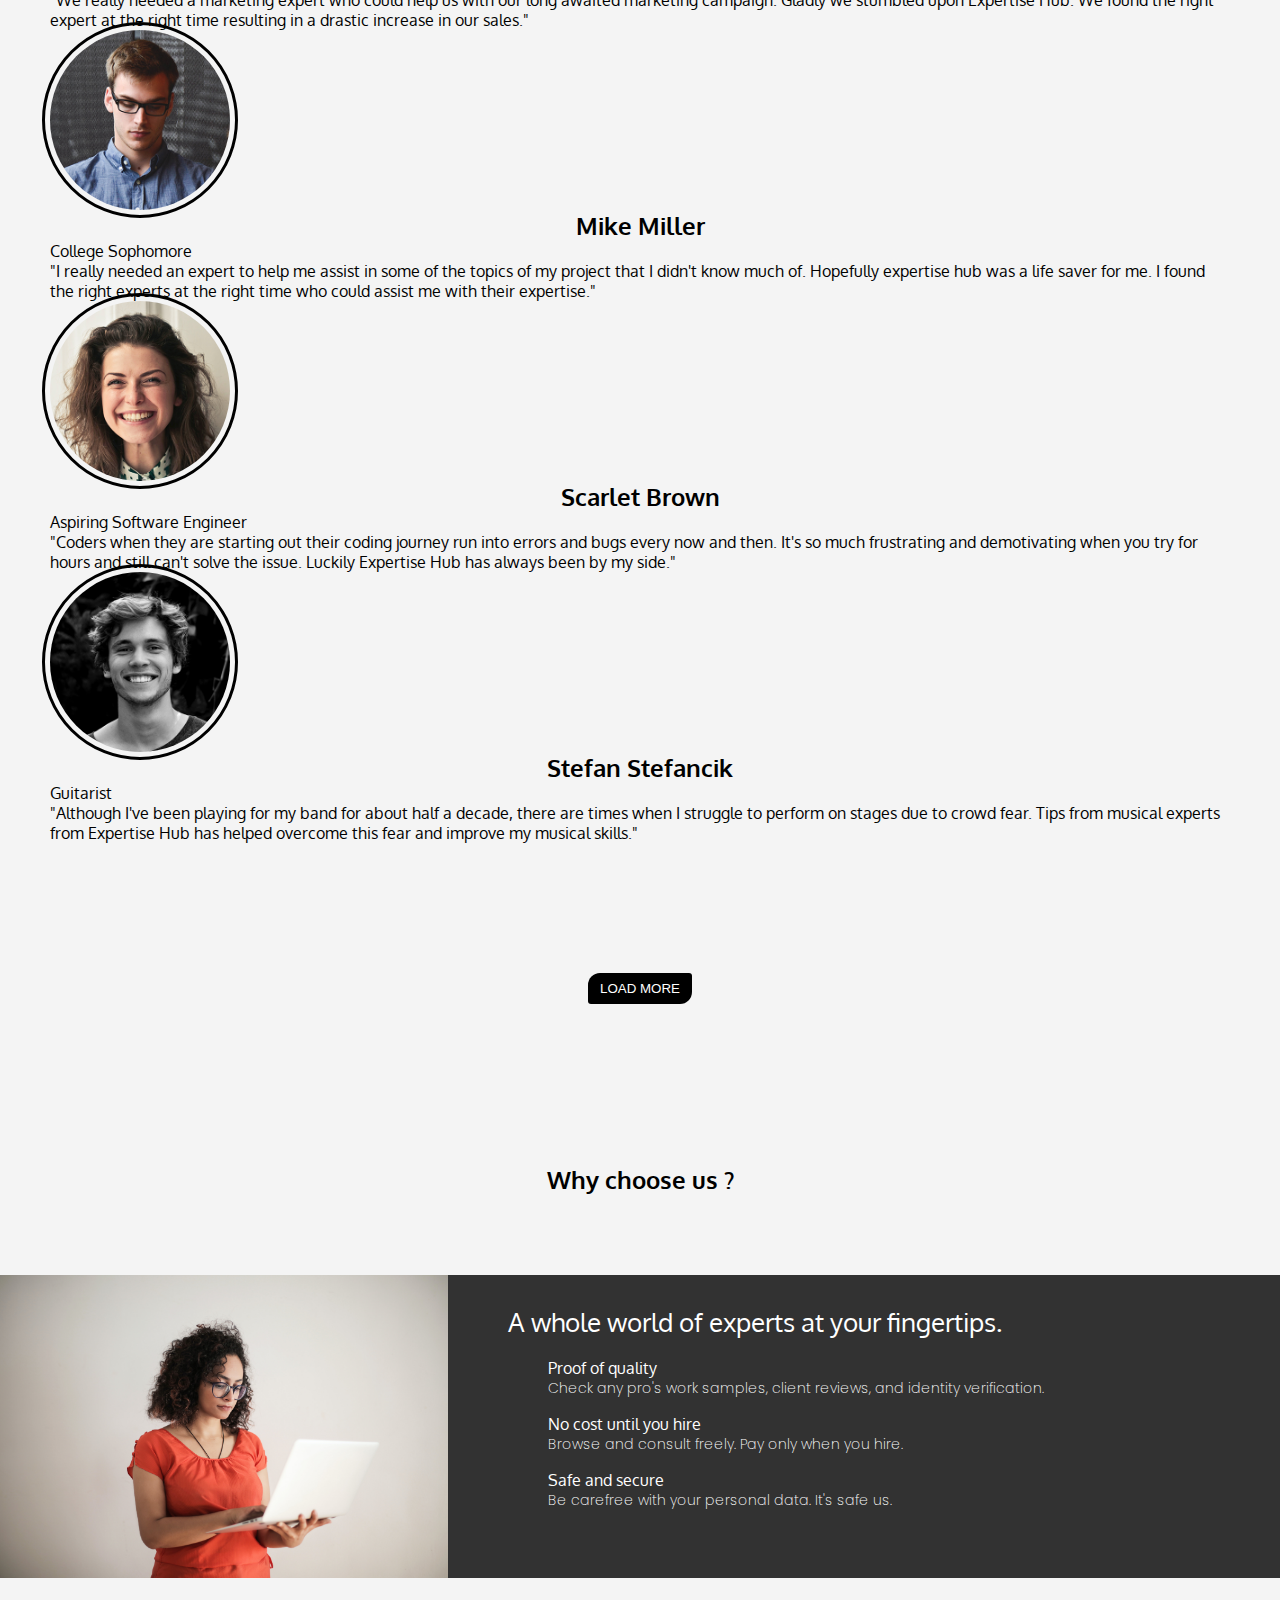
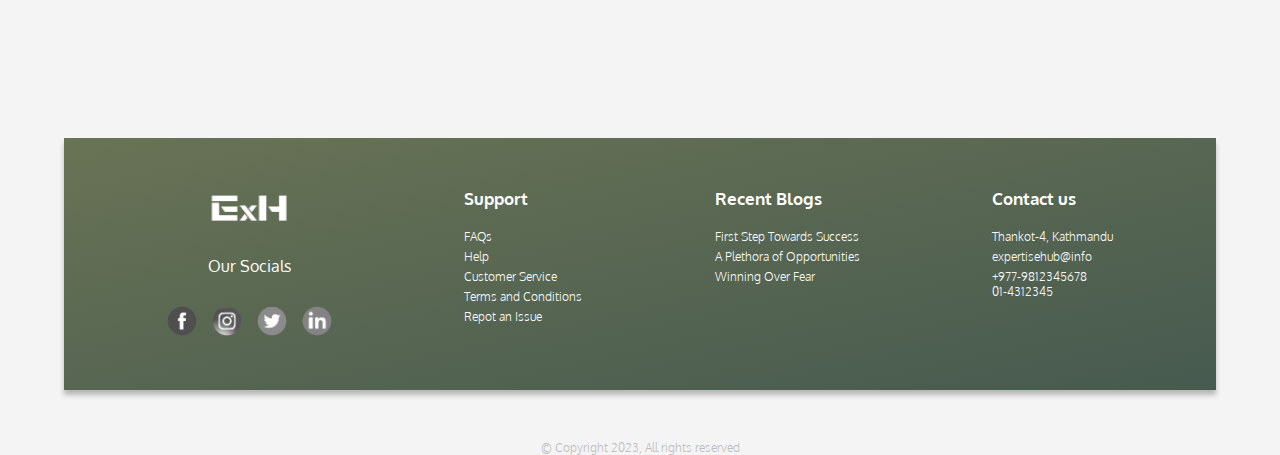
==== commit 5e453a65: "Merge branch 'master' of https://github.com/exMac777/Expertise-Hub" ====
--- a/index.html
+++ b/index.html
@@ -62,10 +62,6 @@
   </div>
 
 
-
-
-
-
   <!-- Hero  image-->
 
   <div class="hero">
@@ -265,6 +261,7 @@
           <h2>Katherine Johnson</h2>
           <p>Marketing Executive
           <p>
+
         </div>
         <blockquote class="quote">
           "We really needed a marketing expert who could help us with our long awaited marketing campaign. Gladly we
--- a/style.css
+++ b/style.css
@@ -390,54 +390,39 @@
 
 
 
-
 /* Testimonials seciton begins here */
 
-.testimonials {
-  display: flex;
-  flex-wrap: wrap;
-  gap: 40px;
-  justify-content: center;
-}
-.testimonial-container {
-  padding: 20px 10px;
-  /* outline: 1px solid red; */
-  width: 300px;
-  aspect-ratio: 9 / 14;
-  display: flex;
-  flex-direction: column;
-  align-items: center;
-  justify-content: flex-start;
-  border-radius: 5px 30px;
-  overflow: hidden;
-  gap: 1em;
-  text-align: justify;
-  text-align-last: center;
-  position: relative;
-  box-shadow: 4px 4px 1px rgba(0, 0, 0, 0.3);
-}
-.testimonial-container::before {
-  content: "";
-  width: 100%;
-  height: 100%;
-  inset: 0;
-  background-image: linear-gradient(rgba(133, 198, 236, 0.1), rgba(133, 198, 236, 0.1)), url("/images/testi_bg.jpg");
-  background-size: cover;
-  opacity: 0.3;
-  z-index: -1;
-  position: absolute;
-}
-.title > h2 {
-  font-size: 18px;
-}
-.title > p {
-  font-size: 14px;
-  font-weight: 100;
-}
-.quote {
-  font-size: 14px;
-  font-family: "poppins", sans-serif;
-}
+  .testimonials {
+    padding: 50px;
+  }
+  .testimonials h2 {
+    text-align: center;
+  }
+  .testimonials span {
+    color: rgb(248, 84, 19);
+  }
+  .testimonial {
+    margin: 100px 0;
+    display: flex;
+    align-items: center;
+  }
+  .testimonial-quote {
+    background: #fff;
+    text-align: center;
+    width: 100%;
+    min-width: 400px;
+    display: flex;
+    flex-direction: column;
+    align-items: center;
+    padding: 20px 230px 20px 20px;
+    box-shadow: 0 4px 12px rgba(0, 0, 0, 0.2);
+    position: relative;
+    color: var(--grey);
+  }
+  .testimonial-quote h4 {
+    margin: 20px 0;
+    color: #666;
+  }
 
 .testimonial-image {
   outline: 3px solid black;
@@ -459,6 +444,7 @@
 
 
 
+
 /* Speciality section begins here */
 
 
@@ -510,10 +496,15 @@
   font-family: "poppins", sans-serif;
 }
 
+.exhub-text {
+  color: rgb(254, 123, 75);
+}
+
 .spec-list > li {
   list-style-type: none;
   padding-left: 40px;
 }
+
 
 .spec-list > li:nth-child(1) {
   background: url("/images/icons/reward.svg");
@@ -539,6 +530,7 @@
     flex-direction: column;
   }
 }
+}
 
 
 
@@ -556,6 +548,7 @@
   flex-wrap: wrap;
   gap: 30px;
 }
+
 
 .footer,
 .footer *:link,
@@ -600,47 +593,63 @@
   filter: grayscale(0%) brightness(100%);
 }
 
-.contact > li {
-  padding-left: 20px;
-}
-
-.contact > li:nth-child(1) {
-  background-image: url("/Images/footer_icons/house.svg");
-}
-.contact > li:nth-child(2) {
-  background-image: url("/Images/footer_icons/mail_icon.svg");
-}
-.contact > li:nth-child(3) {
-  background-image: url("/Images/footer_icons/phone.svg");
-}
-.contact > li {
-  background-repeat: no-repeat;
-  background-size: 12px;
-  background-position: 0 2px;
-}
-
-.ft-icons {
-  width: 12px;
-  height: auto;
-}
-
-.footer-links li a{
-  position: relative;
-}
-
-.footer-links li a::after {
-  content: "";
-  width: 0;
-  position: absolute;
-  left: 0;
-  bottom: -2px;
-  height: 1.2px;
-  background: white;
-  transition: width 300ms ease;
-}
-.footer-links li a:hover::after {
-  width: 100%;
-}
+  /* Sign up today text */
+
+  .signup-today {
+    width: 90%;
+    padding: 50px 0;
+    margin-inline: auto;
+    text-align: center;
+    color: var(--mild-text);
+    background-color: var(--light-grey);
+  }
+
+  /* Footer section */
+
+  .footer {
+    overflow: hidden;
+    max-width: 90%;
+    background-color: #353835;
+    background-image: linear-gradient(to top left, rgb(70, 90, 79), #697355);
+    color: white;
+    margin: 0 auto 50px;
+    padding: 50px 0;
+    display: flex;
+    justify-content: space-evenly;
+    box-shadow: var(--normal-shadow);
+  }
+  ul {
+    list-style-type: none;
+  } 
+  .footer div h3 {
+    margin-bottom: 20px;
+  }
+  .footer-links li,
+  .footer-links li a:link,
+  .footer-links li a:visited  {
+    font-size: 12px;
+    color: white;
+  }
+  
+  div:not(.ft-social) .footer-links li a {
+    position: relative;
+  }
+
+  div:not(.ft-social) .footer-links li a::after {
+    content: '';
+    width: 0;
+    height: 1.5px;
+    background: orangered;
+    position: absolute;
+    left: 0;
+    bottom: 0;
+    transition: width 300ms ease; 
+  }
+
+  div :not(.ft-social) .footer-links li:hover a::after {
+    width: 100%;
+    color: orangered;
+  }
 
 #copyright {
   color: rgb(188, 188, 188);
@@ -648,4 +657,36 @@
   margin-top: 30px;
   font-weight: 200;
   text-align: center;
-}+}
+
+  .newsletter {
+    padding: 0 0 0 5px;
+    background: white;
+  }
+  .newsletter .email-input {
+    border: none;
+    outline: none;
+    background-color: transparent;
+  }
+  .newsletter .subscribe {
+    padding: 5px 10px;
+    height: 100%;
+    background: #ddd;
+    color: var(--mild-text);
+    border: none;
+    outline: none;
+    cursor: pointer;
+  }
+  ::placeholder {
+    color: var(--light-text);
+  }
+  @media (max-width:786px) {
+    .footer {
+      flex-wrap: wrap;
+      /* flex-direction: column; */
+      padding-left: 20px;
+    }
+    .footer div h3 {
+      margin: 20px 0 10px;
+    }
+  }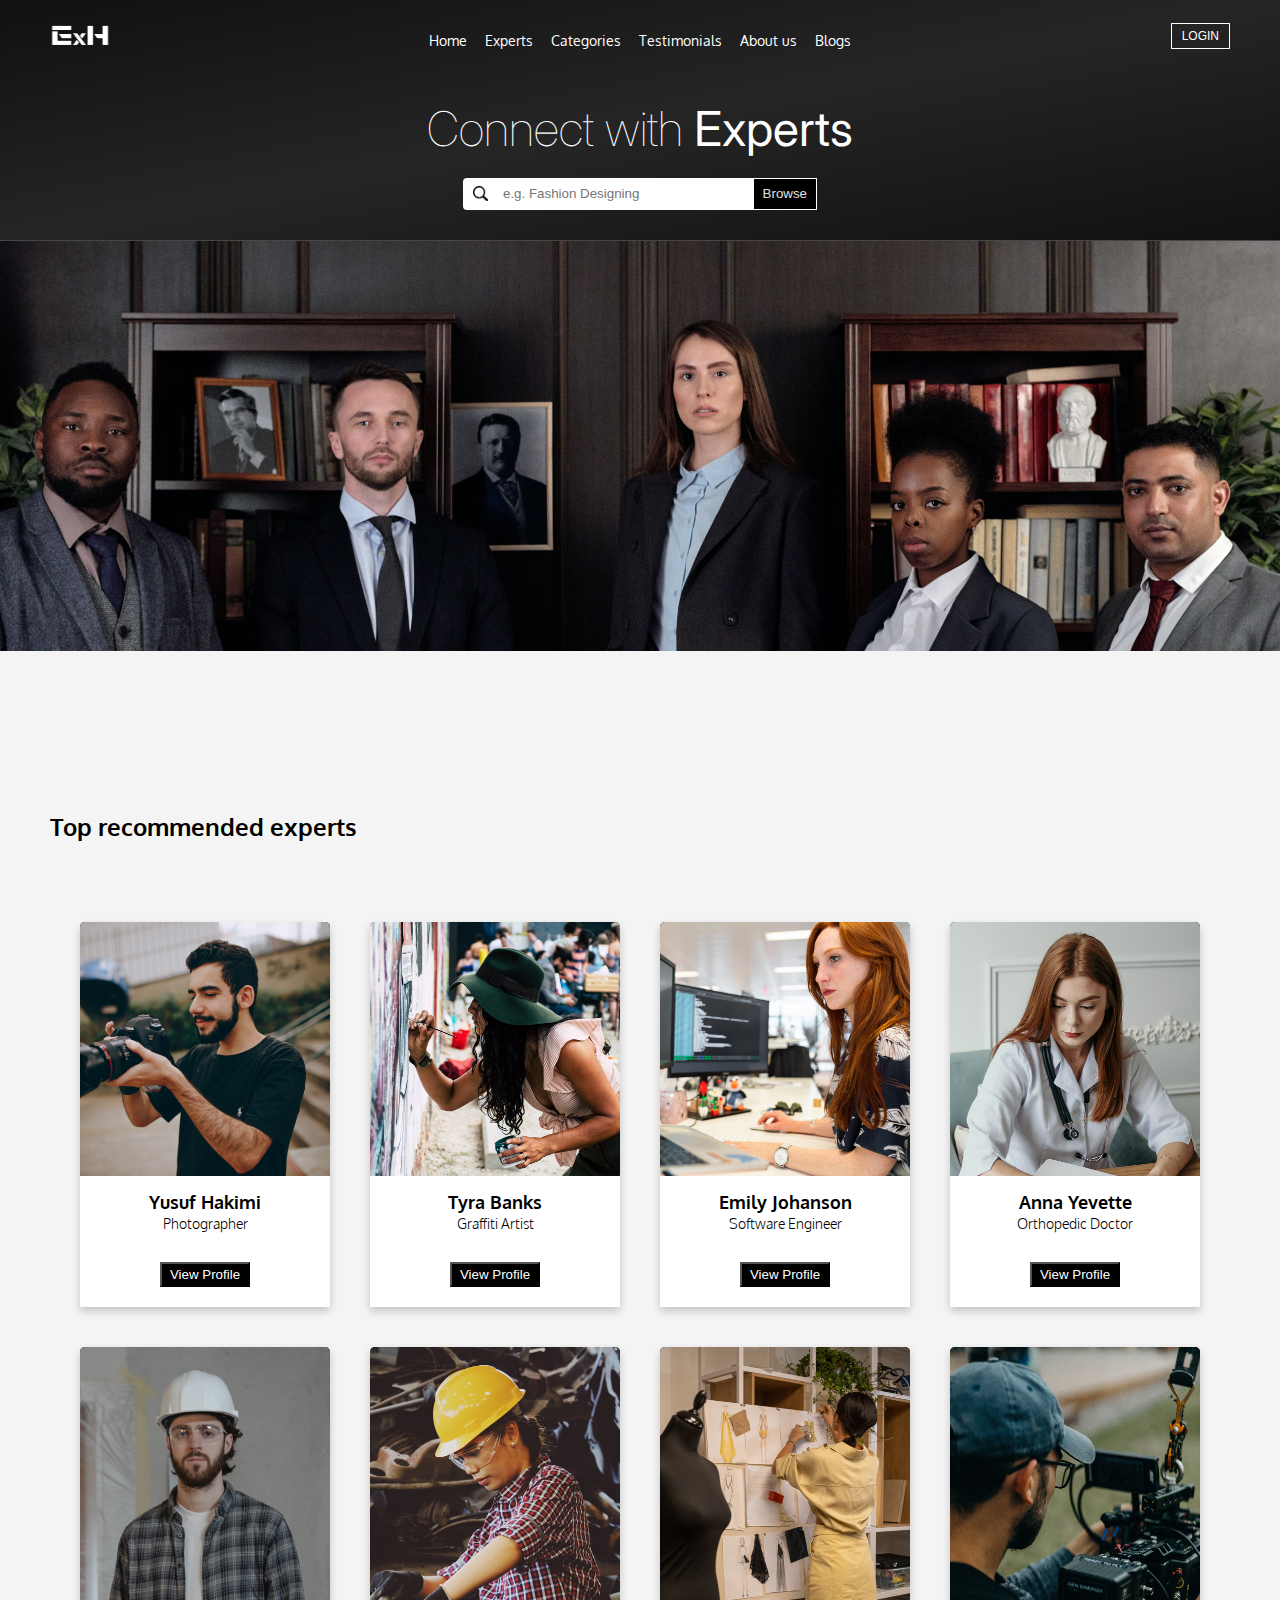
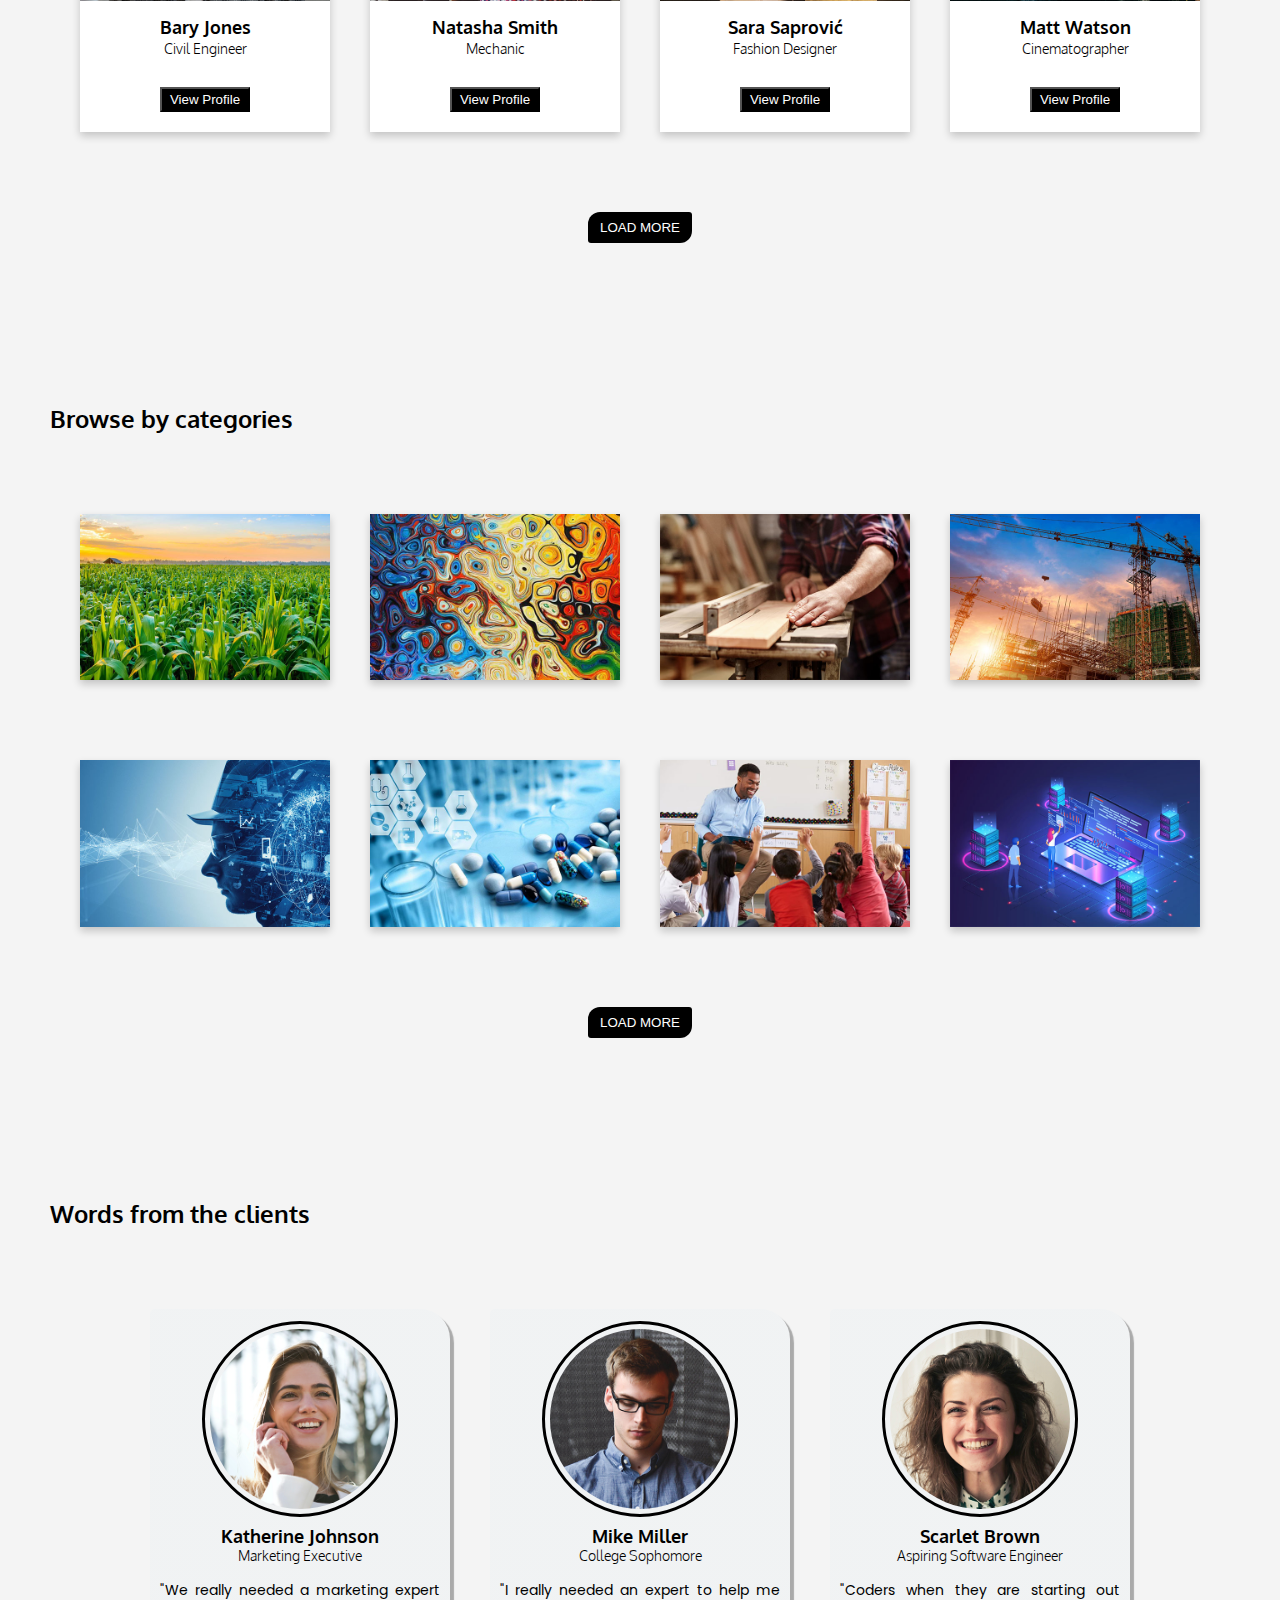
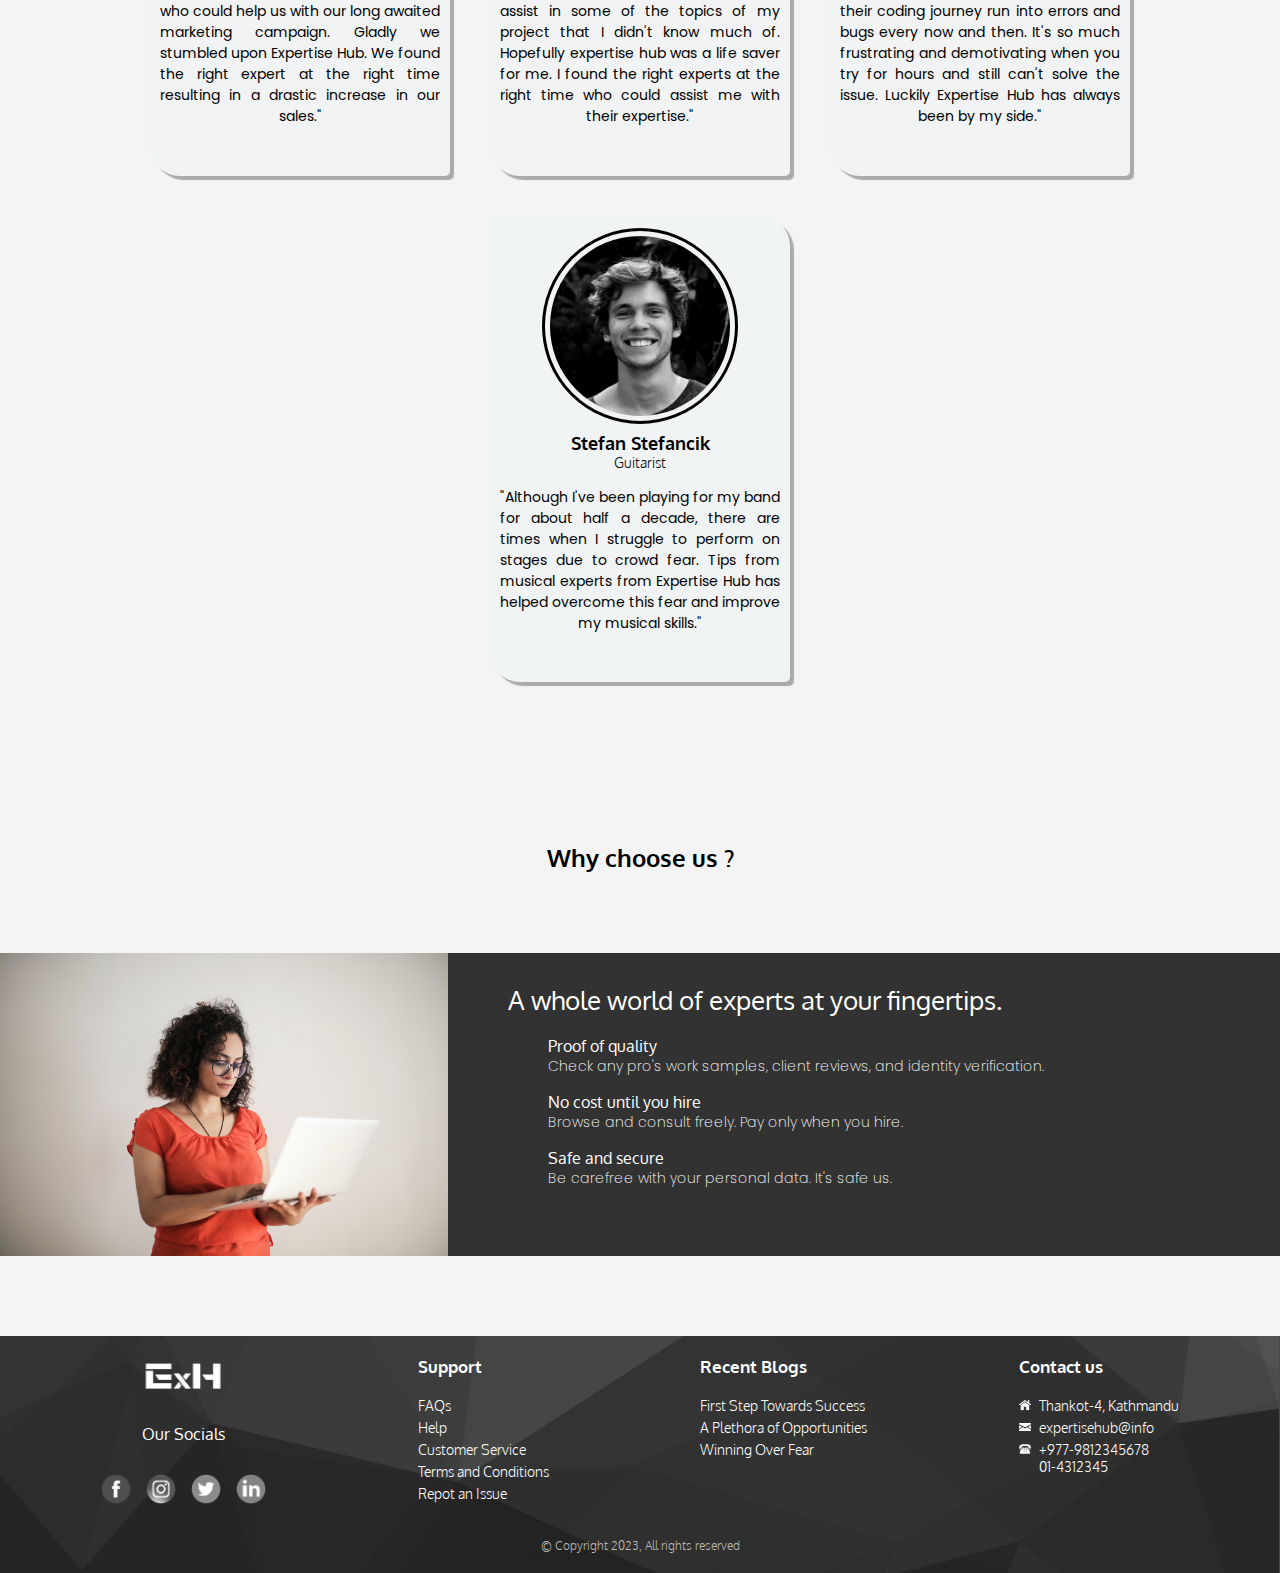
==== commit 637b770f: "created login page" ====
--- a/index.html
+++ b/index.html
@@ -318,7 +318,6 @@
         </blockquote>
       </div>
     </div>
-    <button type="button" class="cta-btn">LOAD MORE</button>
 
   </div>
 
--- a/style.css
+++ b/style.css
@@ -390,39 +390,54 @@
 
 
 
+
 /* Testimonials seciton begins here */
 
-  .testimonials {
-    padding: 50px;
-  }
-  .testimonials h2 {
-    text-align: center;
-  }
-  .testimonials span {
-    color: rgb(248, 84, 19);
-  }
-  .testimonial {
-    margin: 100px 0;
-    display: flex;
-    align-items: center;
-  }
-  .testimonial-quote {
-    background: #fff;
-    text-align: center;
-    width: 100%;
-    min-width: 400px;
-    display: flex;
-    flex-direction: column;
-    align-items: center;
-    padding: 20px 230px 20px 20px;
-    box-shadow: 0 4px 12px rgba(0, 0, 0, 0.2);
-    position: relative;
-    color: var(--grey);
-  }
-  .testimonial-quote h4 {
-    margin: 20px 0;
-    color: #666;
-  }
+.testimonials {
+  display: flex;
+  flex-wrap: wrap;
+  gap: 40px;
+  justify-content: center;
+}
+.testimonial-container {
+  padding: 20px 10px;
+  /* outline: 1px solid red; */
+  width: 300px;
+  aspect-ratio: 9 / 14;
+  display: flex;
+  flex-direction: column;
+  align-items: center;
+  justify-content: flex-start;
+  border-radius: 5px 30px;
+  overflow: hidden;
+  gap: 1em;
+  text-align: justify;
+  text-align-last: center;
+  position: relative;
+  box-shadow: 4px 4px 1px rgba(0, 0, 0, 0.3);
+}
+.testimonial-container::before {
+  content: "";
+  width: 100%;
+  height: 100%;
+  inset: 0;
+  background-image: linear-gradient(rgba(133, 198, 236, 0.1), rgba(133, 198, 236, 0.1)), url("/images/testi_bg.jpg");
+  background-size: cover;
+  opacity: 0.3;
+  z-index: -1;
+  position: absolute;
+}
+.title > h2 {
+  font-size: 18px;
+}
+.title > p {
+  font-size: 14px;
+  font-weight: 100;
+}
+.quote {
+  font-size: 14px;
+  font-family: "poppins", sans-serif;
+}
 
 .testimonial-image {
   outline: 3px solid black;
@@ -444,9 +459,12 @@
 
 
 
-
 /* Speciality section begins here */
 
+
+.specialities {
+  margin-bottom: 80px;
+}
 
 .specialities > h2 {
   text-align: center;
@@ -496,15 +514,10 @@
   font-family: "poppins", sans-serif;
 }
 
-.exhub-text {
-  color: rgb(254, 123, 75);
-}
-
 .spec-list > li {
   list-style-type: none;
   padding-left: 40px;
 }
-
 
 .spec-list > li:nth-child(1) {
   background: url("/images/icons/reward.svg");
@@ -530,7 +543,10 @@
     flex-direction: column;
   }
 }
-}
+
+
+
+
 
 
 
@@ -548,7 +564,6 @@
   flex-wrap: wrap;
   gap: 30px;
 }
-
 
 .footer,
 .footer *:link,
@@ -593,63 +608,47 @@
   filter: grayscale(0%) brightness(100%);
 }
 
-  /* Sign up today text */
-
-  .signup-today {
-    width: 90%;
-    padding: 50px 0;
-    margin-inline: auto;
-    text-align: center;
-    color: var(--mild-text);
-    background-color: var(--light-grey);
-  }
-
-  /* Footer section */
-
-  .footer {
-    overflow: hidden;
-    max-width: 90%;
-    background-color: #353835;
-    background-image: linear-gradient(to top left, rgb(70, 90, 79), #697355);
-    color: white;
-    margin: 0 auto 50px;
-    padding: 50px 0;
-    display: flex;
-    justify-content: space-evenly;
-    box-shadow: var(--normal-shadow);
-  }
-  ul {
-    list-style-type: none;
-  } 
-  .footer div h3 {
-    margin-bottom: 20px;
-  }
-  .footer-links li,
-  .footer-links li a:link,
-  .footer-links li a:visited  {
-    font-size: 12px;
-    color: white;
-  }
-  
-  div:not(.ft-social) .footer-links li a {
-    position: relative;
-  }
-
-  div:not(.ft-social) .footer-links li a::after {
-    content: '';
-    width: 0;
-    height: 1.5px;
-    background: orangered;
-    position: absolute;
-    left: 0;
-    bottom: 0;
-    transition: width 300ms ease; 
-  }
-
-  div :not(.ft-social) .footer-links li:hover a::after {
-    width: 100%;
-    color: orangered;
-  }
+.contact > li {
+  padding-left: 20px;
+}
+
+.contact > li:nth-child(1) {
+  background-image: url("/Images/footer_icons/house.svg");
+}
+.contact > li:nth-child(2) {
+  background-image: url("/Images/footer_icons/mail_icon.svg");
+}
+.contact > li:nth-child(3) {
+  background-image: url("/Images/footer_icons/phone.svg");
+}
+.contact > li {
+  background-repeat: no-repeat;
+  background-size: 12px;
+  background-position: 0 2px;
+}
+
+.ft-icons {
+  width: 12px;
+  height: auto;
+}
+
+.footer-links li a{
+  position: relative;
+}
+
+.footer-links li a::after {
+  content: "";
+  width: 0;
+  position: absolute;
+  left: 0;
+  bottom: -2px;
+  height: 1.2px;
+  background: white;
+  transition: width 300ms ease;
+}
+.footer-links li a:hover::after {
+  width: 100%;
+}
 
 #copyright {
   color: rgb(188, 188, 188);
@@ -659,34 +658,3 @@
   text-align: center;
 }
 
-  .newsletter {
-    padding: 0 0 0 5px;
-    background: white;
-  }
-  .newsletter .email-input {
-    border: none;
-    outline: none;
-    background-color: transparent;
-  }
-  .newsletter .subscribe {
-    padding: 5px 10px;
-    height: 100%;
-    background: #ddd;
-    color: var(--mild-text);
-    border: none;
-    outline: none;
-    cursor: pointer;
-  }
-  ::placeholder {
-    color: var(--light-text);
-  }
-  @media (max-width:786px) {
-    .footer {
-      flex-wrap: wrap;
-      /* flex-direction: column; */
-      padding-left: 20px;
-    }
-    .footer div h3 {
-      margin: 20px 0 10px;
-    }
-  }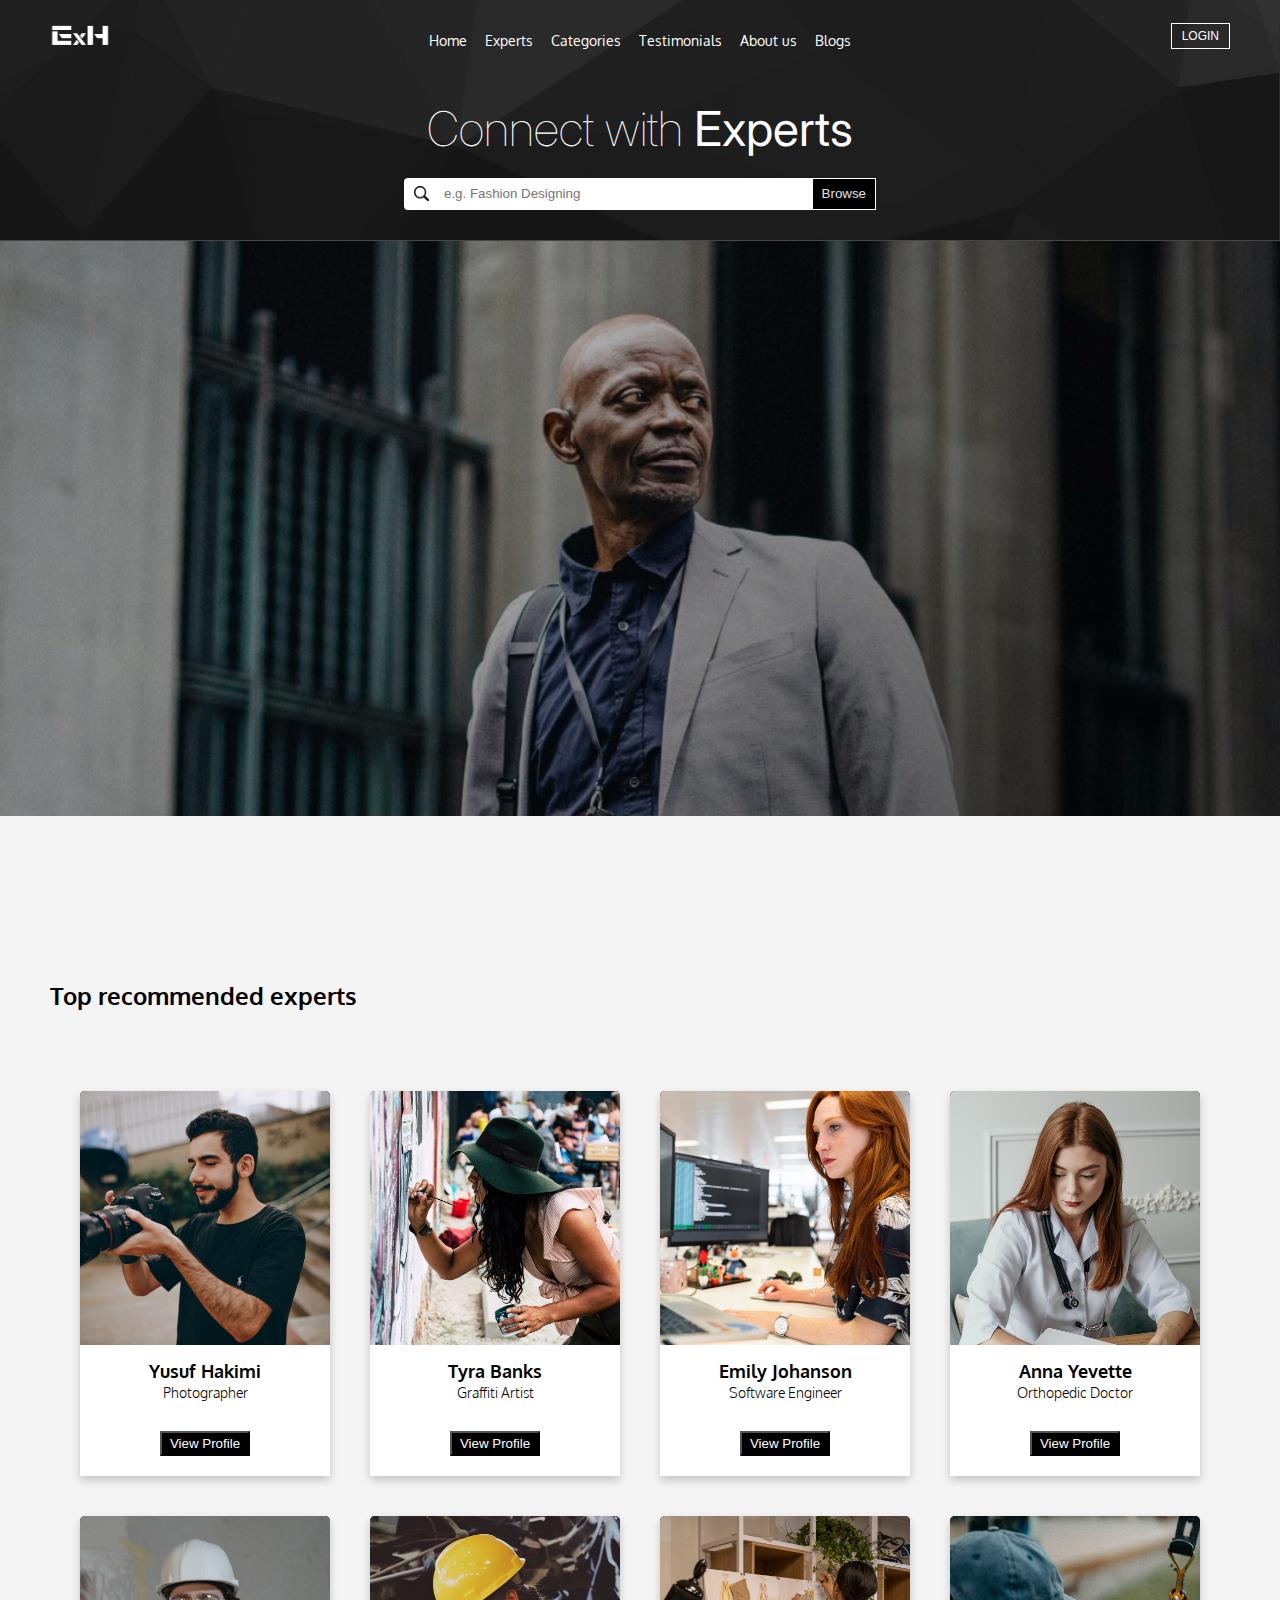
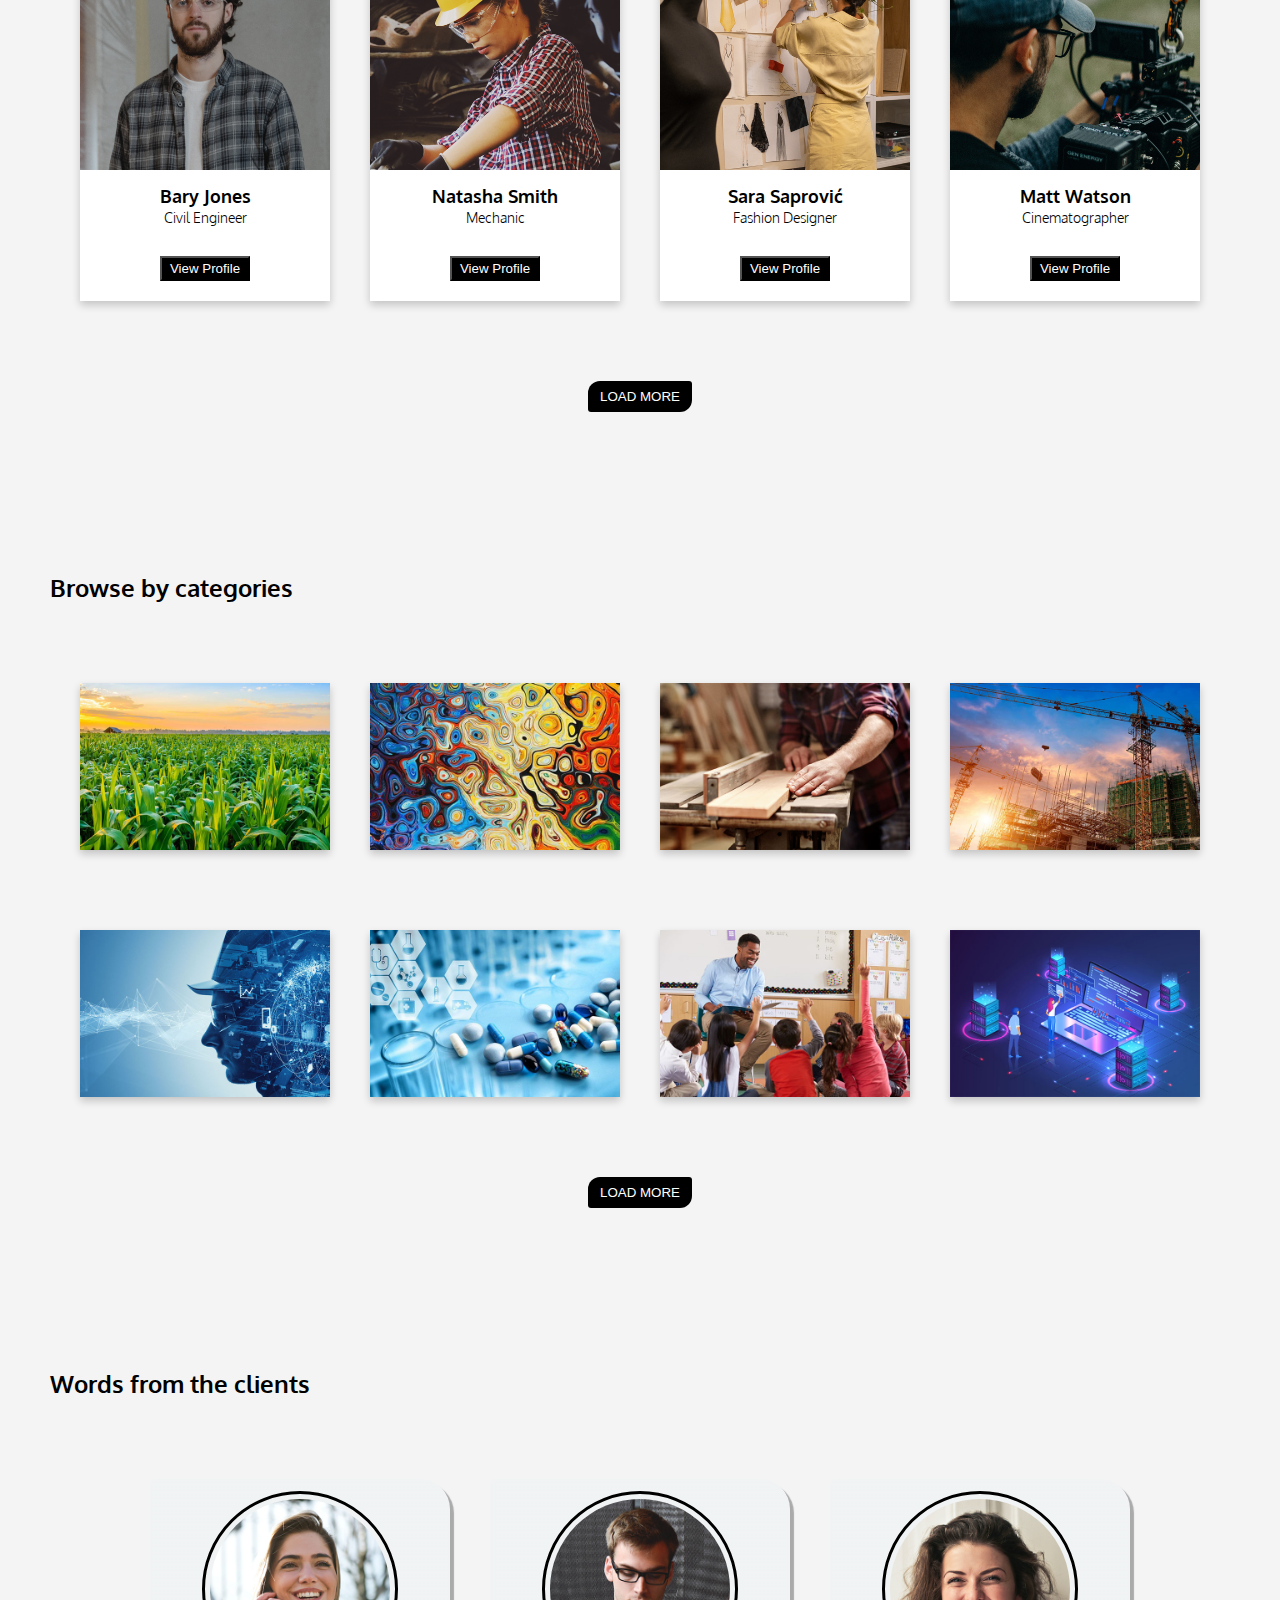
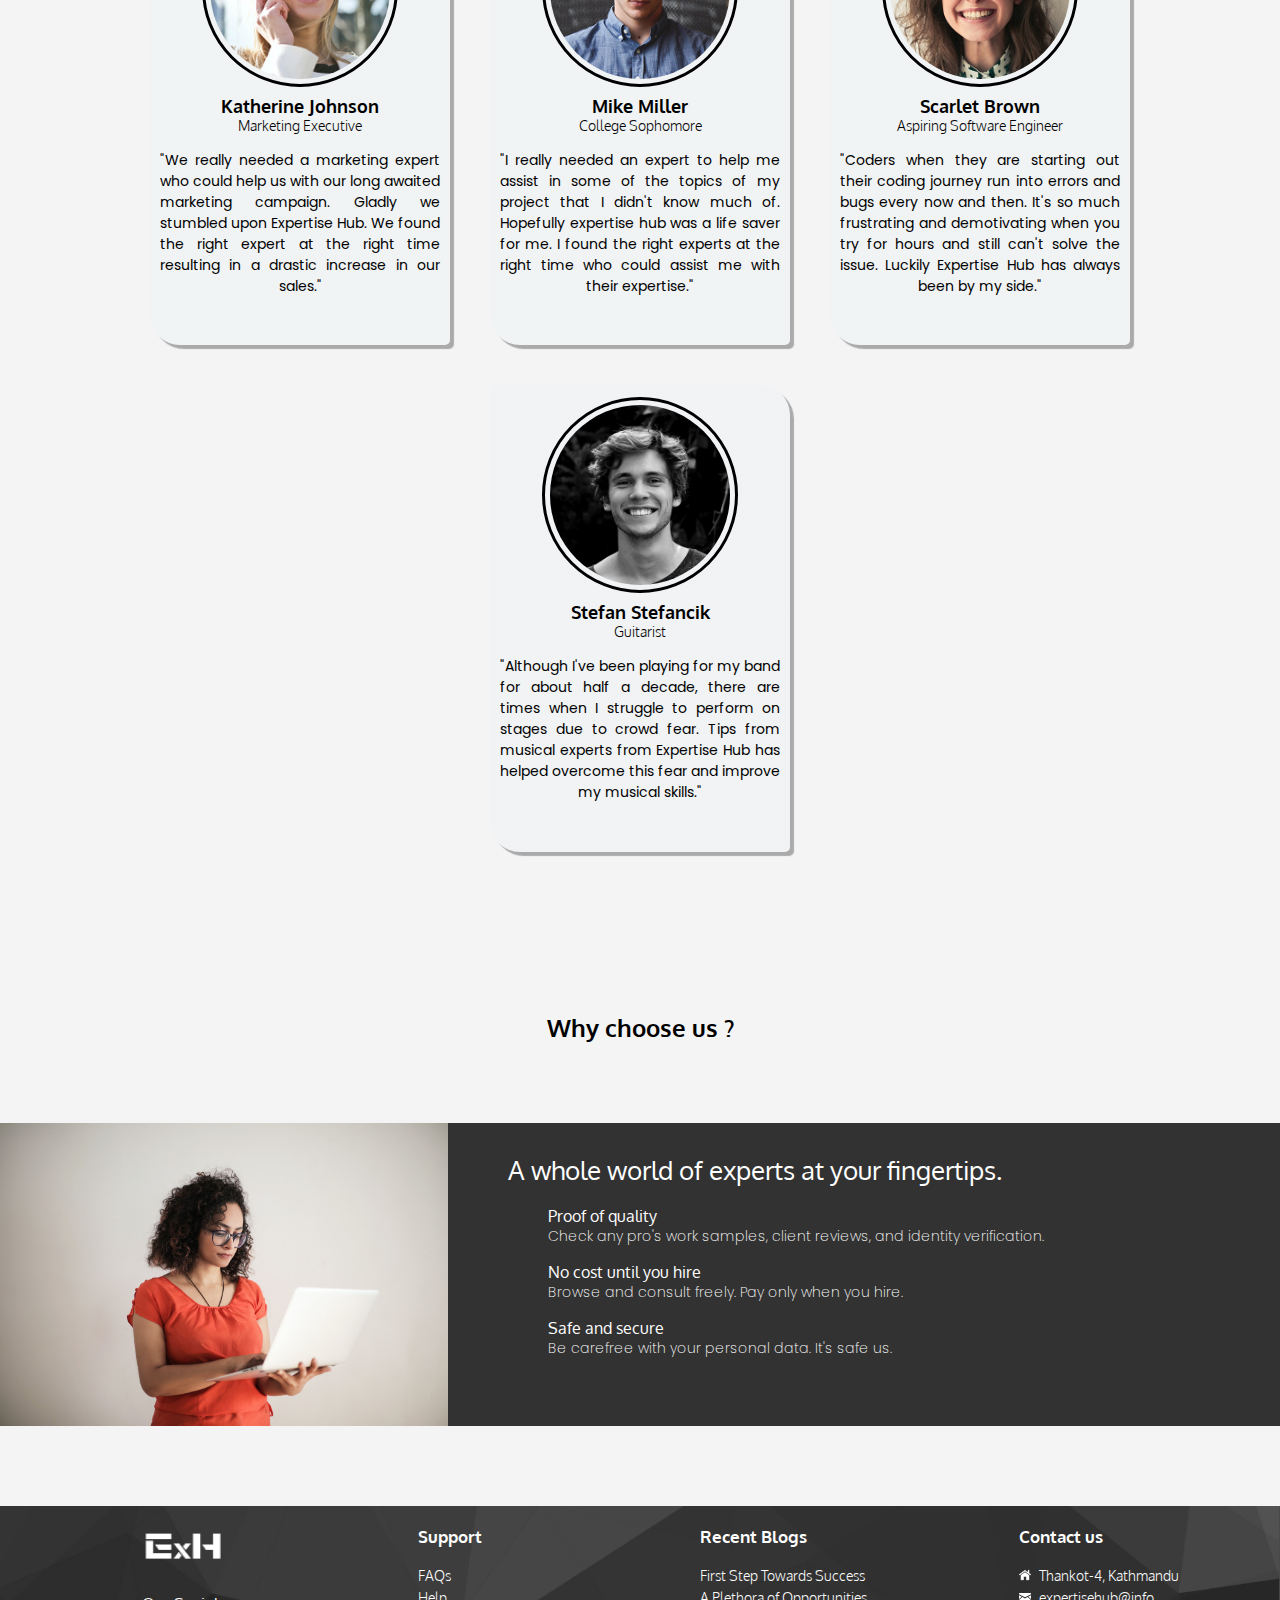
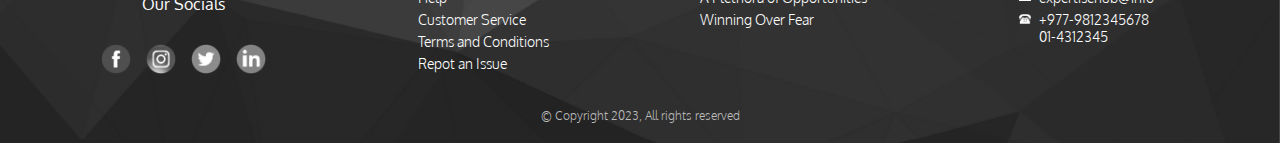
==== commit d9dbdcf9: "Login Signup and basic profile" ====
--- a/index.html
+++ b/index.html
@@ -37,9 +37,9 @@
   <div class="topmost">
 
     <nav class="top-nav">
-      <img src="Exhub_logo.png" alt="logo" class="main-logo">
+      <img src="/Exhub_logo.png" alt="logo" class="main-logo">
       <div class="nav-links">
-        <a href="#" class="nav-link">Home</a>
+        <a href="/index.html" class="nav-link">Home</a>
         <a href="#experts" class="nav-link">Experts</a>
         <a href="#categories" class="nav-link">Categories</a>
         <a href="#testimonials" class="nav-link">Testimonials</a>
@@ -47,7 +47,8 @@
         <a href="/blogs.html" class="nav-link">Blogs</a>
       </div>
       <div class="log-sign">
-        <button type="button" class="button login">LOGIN</button>
+        <button type="button" class="button login"
+          onclick="window.location.href='login_signup/login.html'">LOGIN</button>
       </div>
     </nav>
 
@@ -55,7 +56,7 @@
 
     <form action="https://google.com/search" method="get" class="search-field">
       <img src="search-icon.png" alt="Search icon" class="search-icon">
-      <input class="field" type="search" placeholder="e.g. Fashion Designing" name="q" />
+      <input class="field" type="search" placeholder="e.g. Fashion Designing" id="search" name="q" required />
       <button type="submit" class="submit-btn">Browse</button>
     </form>
 
@@ -65,7 +66,7 @@
   <!-- Hero  image-->
 
   <div class="hero">
-    <img src="/Images/hero-image.jpg" alt="Hero image" class="hero-image">
+    <img src="/Images/ex_hub_bg.jpg" alt="Hero image" class="hero-image">
   </div>
 
 
@@ -115,7 +116,7 @@
         <div class="card-content">
           <h3 class="expert-name">Anna Yevette</h3>
           <h4 class="designation">Orthopedic Doctor</h3>
-            <button type="button" class="card-btn">View Profile</button>
+            <button type="button" onclick="window.location.href='profile.html'" class="card-btn">View Profile</button>
         </div>
       </div>
       <div class="card-container">
--- a/style.css
+++ b/style.css
@@ -75,7 +75,9 @@
 
 .topmost {
   background: rgb(31, 31, 31);
-  background-image: linear-gradient(to bottom right, rgb(16, 16, 16), rgb(37, 37, 37), rgb(16, 16, 16));
+  background-image: linear-gradient(rgba(0,0,0,0.4), rgba(0,0,0,0.4)),url(/Images/foooter_bg.png);
+  /* background-image: ; */
+  background-size: cover;
   padding: 20px 50px 30px;
   border-bottom: 1px inset rgb(70, 70, 70);
 }
@@ -233,14 +235,13 @@
 
 .hero {
   width: 100%;
-  height: 410px;
-  /* outline: 1px solid red; */
 }
 
 .hero-image {
   width: 100%;
   height: 100%;
   object-fit: cover;
+  filter: brightness(80%);
 }
 
 
